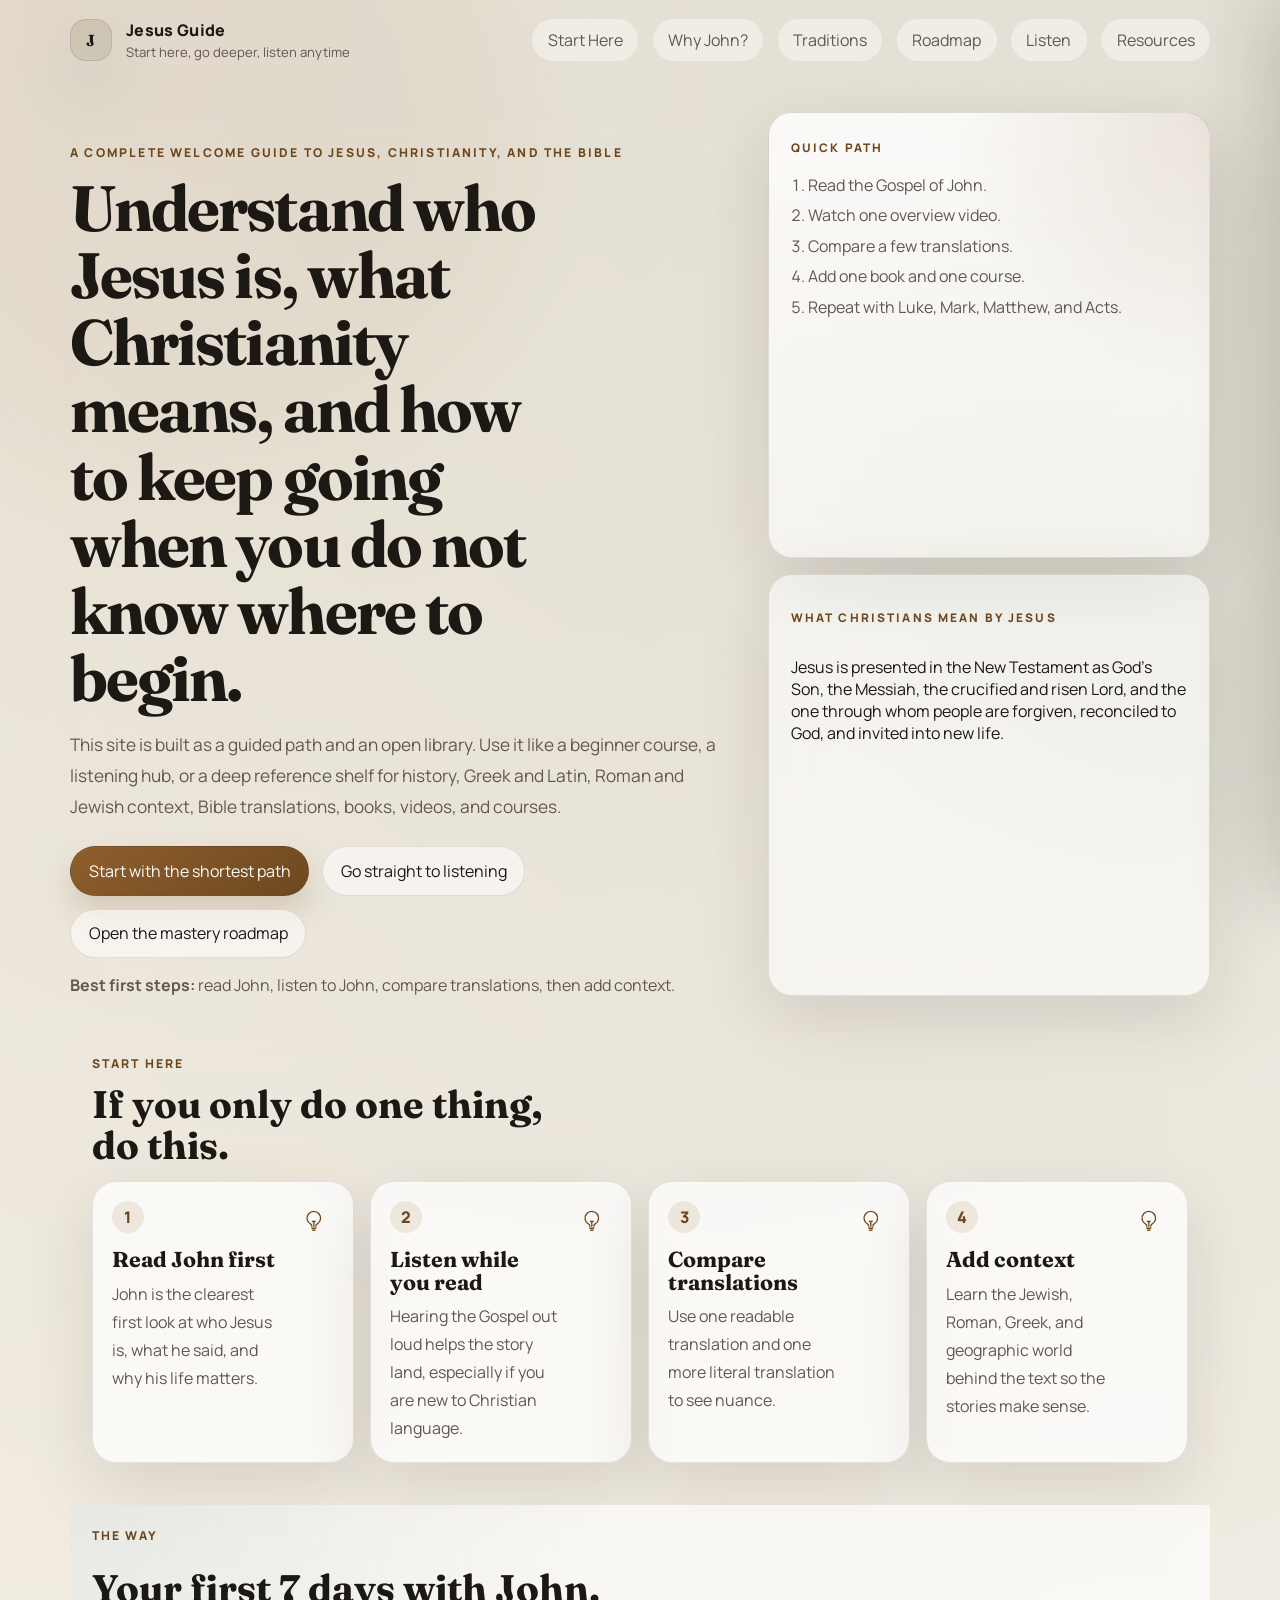
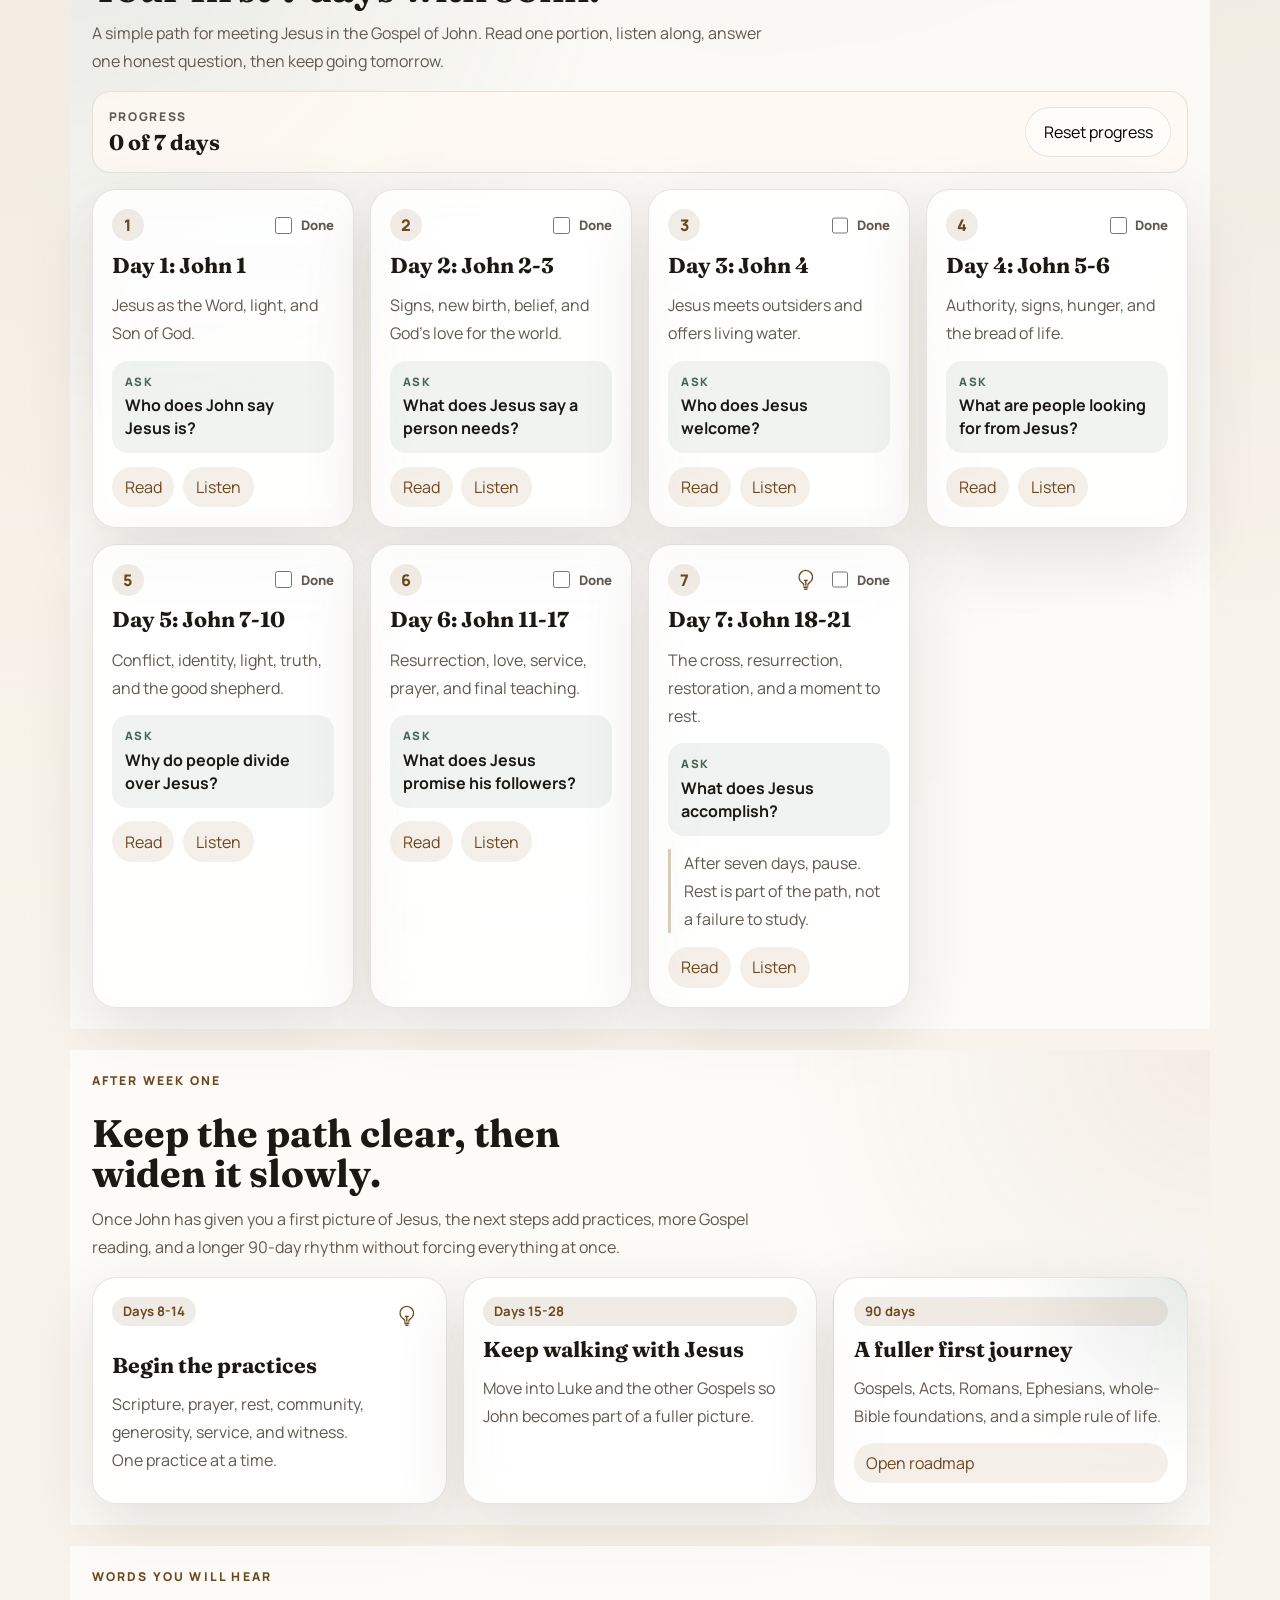
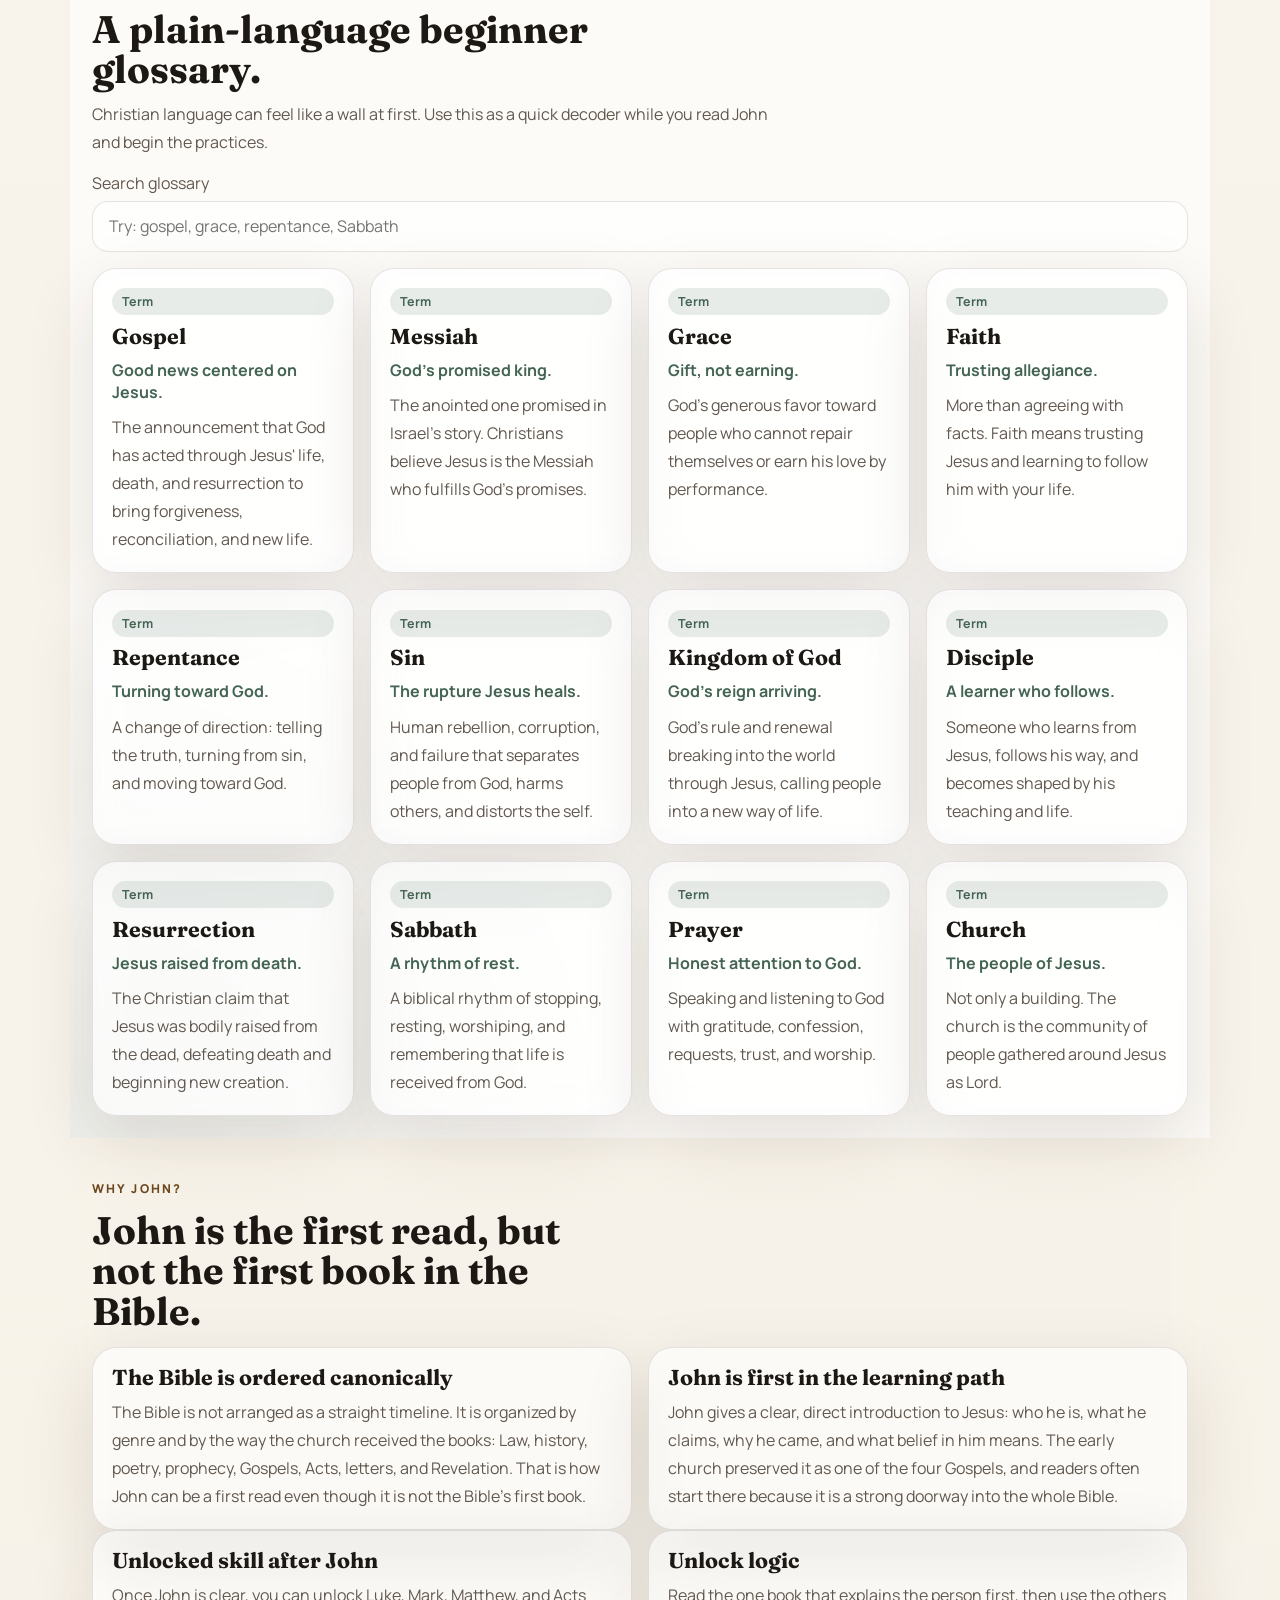
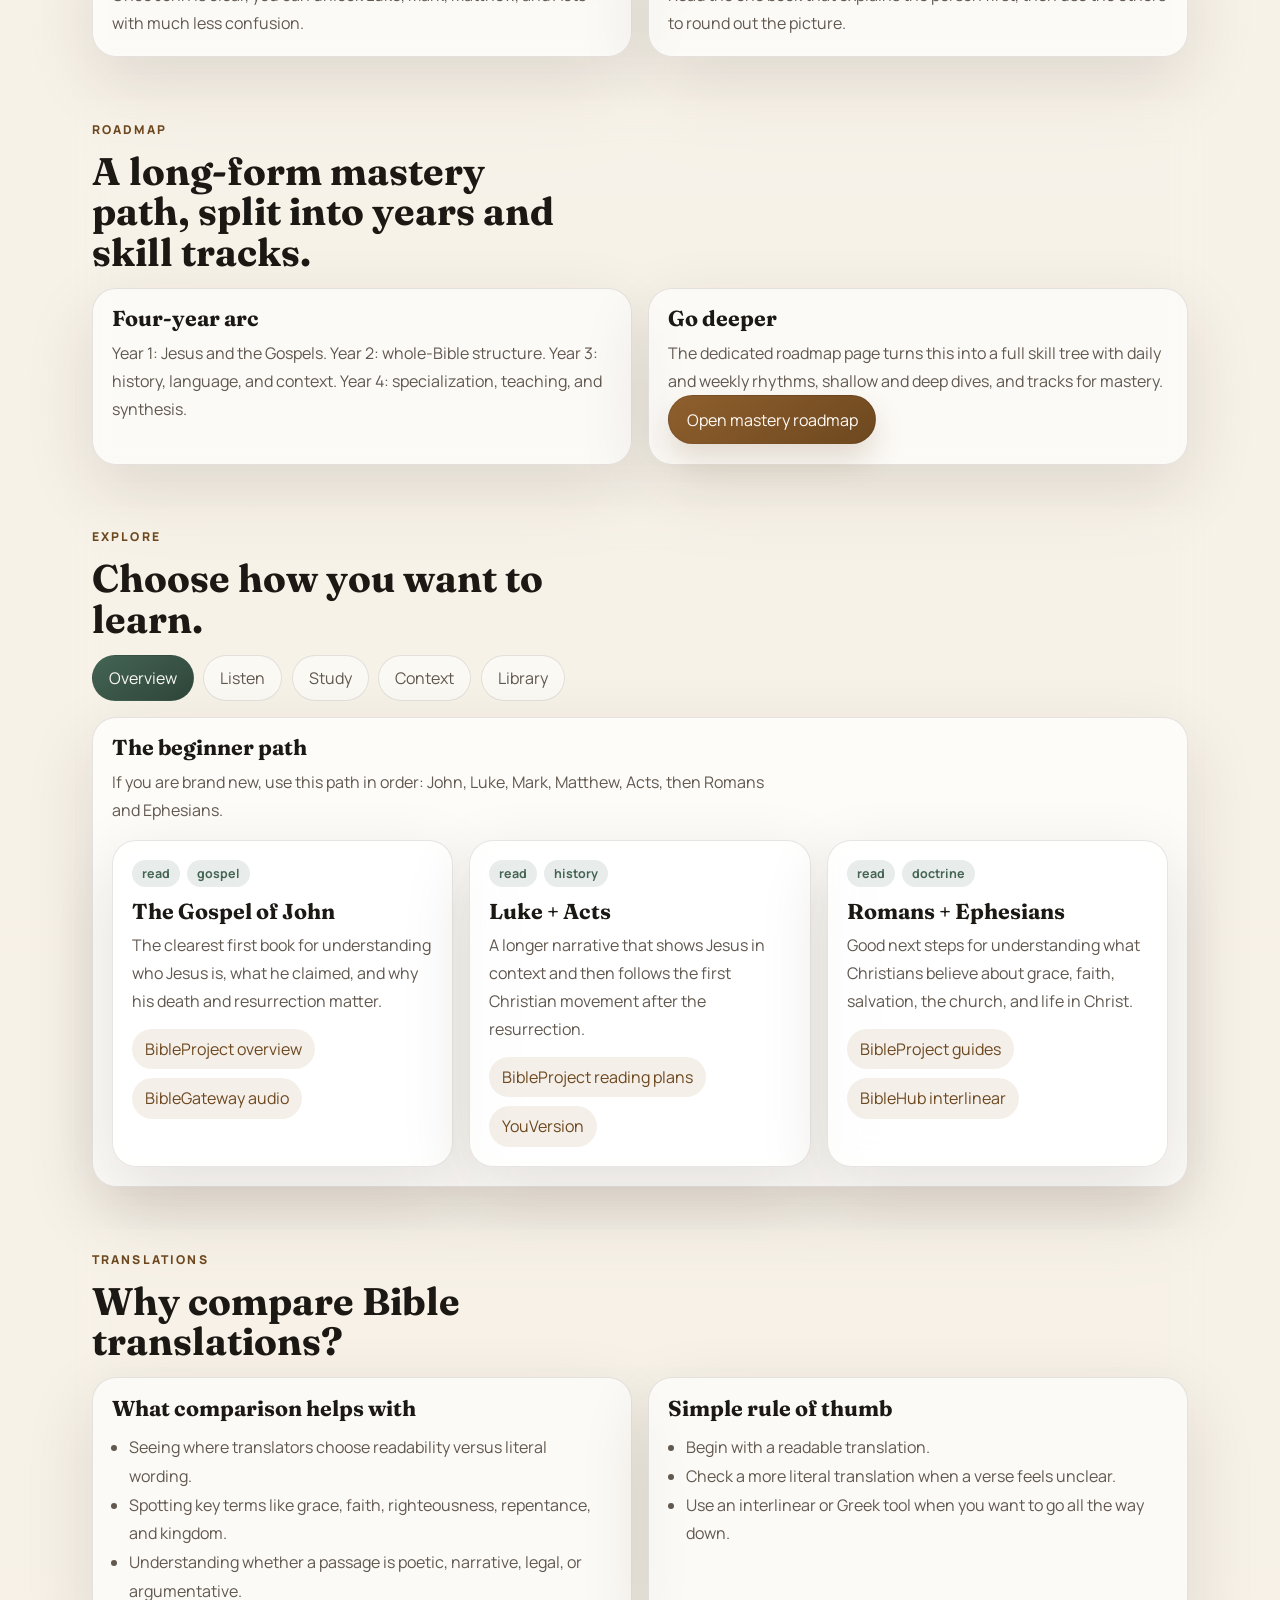
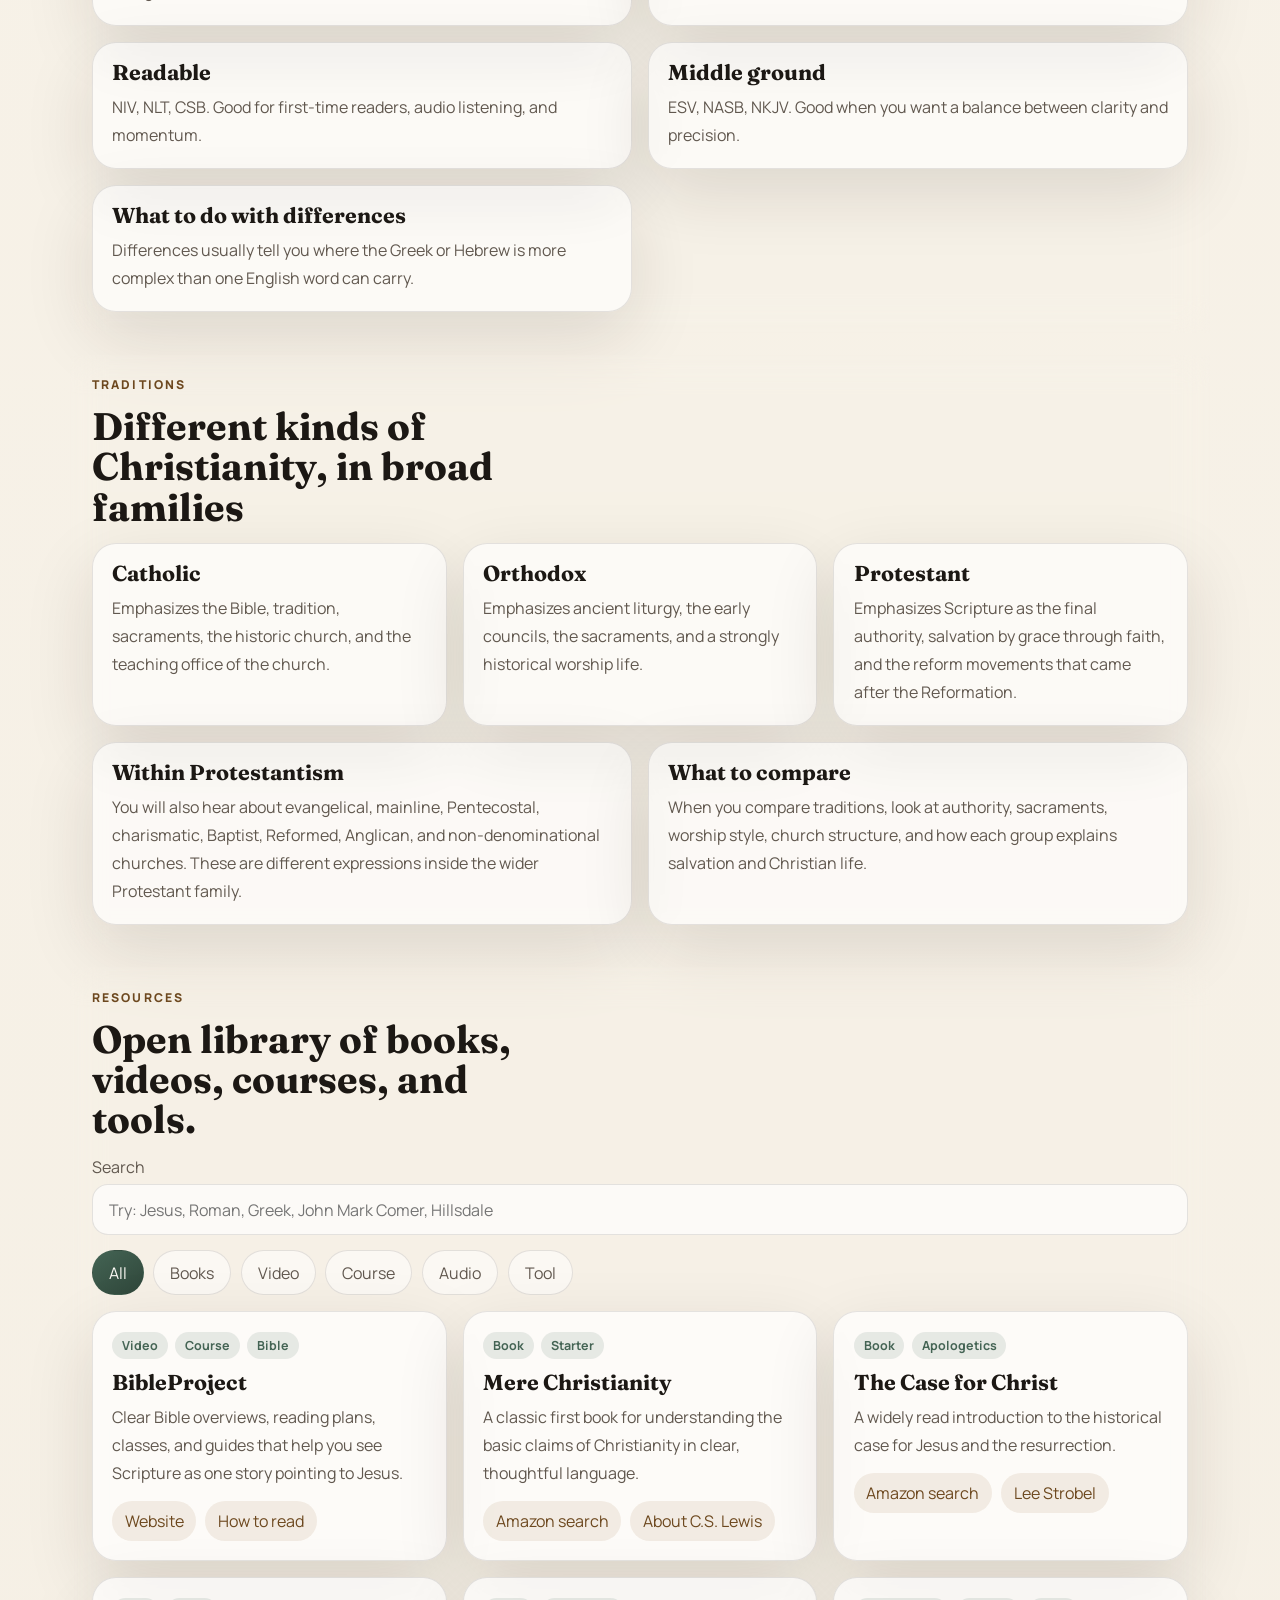
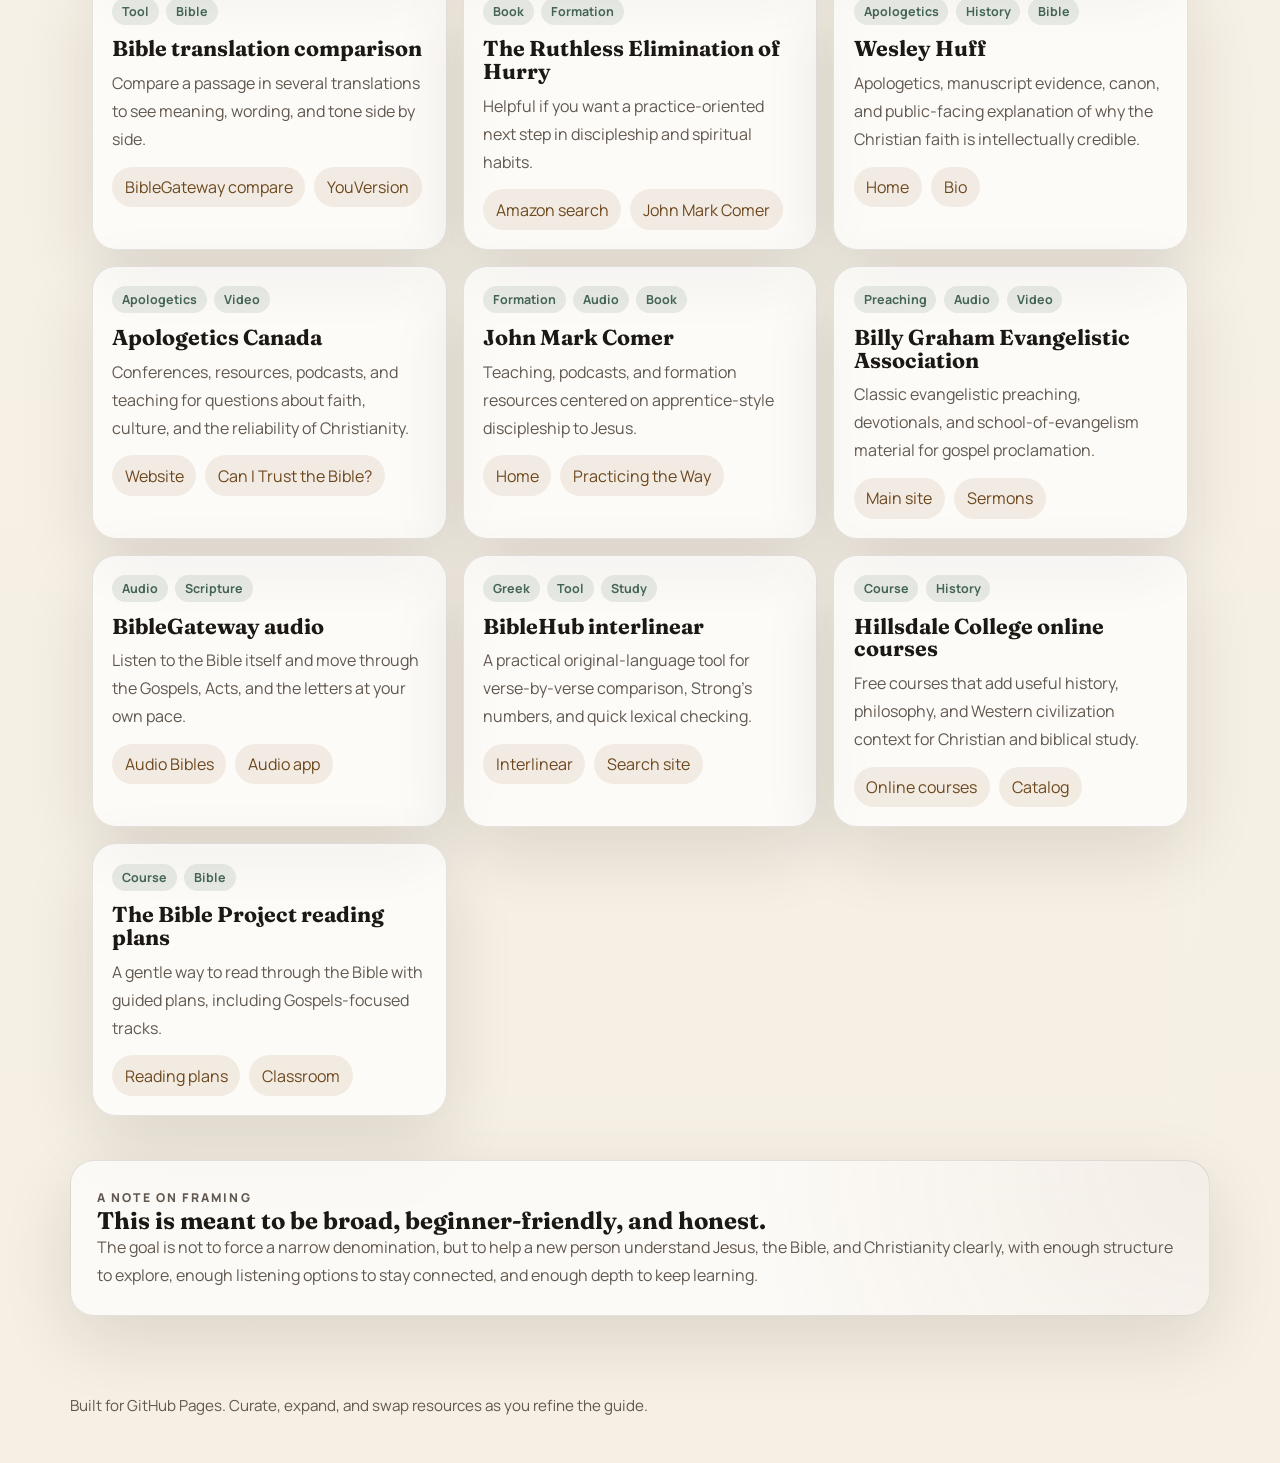
==== index.html @ 69289035 "Add beginner glossary" ====
<!doctype html>
<html lang="en">
  <head>
    <meta charset="utf-8" />
    <meta name="viewport" content="width=device-width, initial-scale=1" />
    <meta
      name="description"
      content="A guided, beginner-friendly Bible and Jesus resource hub with listening paths, study tools, books, courses, and historical context."
    />
    <meta name="theme-color" content="#f5efe4" />
    <title>Jesus Guide | Bible Study Welcome Guide</title>
    <link rel="preconnect" href="https://fonts.googleapis.com" />
    <link rel="preconnect" href="https://fonts.gstatic.com" crossorigin />
    <link
      href="https://fonts.googleapis.com/css2?family=Fraunces:opsz,wght@9..144,300;9..144,500;9..144,700&family=Manrope:wght@400;500;600;700;800&display=swap"
      rel="stylesheet"
    />
    <link rel="stylesheet" href="./styles.css?v=20260426-7" />
  </head>
  <body>
    <div class="backdrop backdrop-a"></div>
    <div class="backdrop backdrop-b"></div>

    <header class="topbar">
      <a class="brand" href="#top">
        <span class="brand-mark">J</span>
        <span>
          <strong>Jesus Guide</strong>
          <small>Start here, go deeper, listen anytime</small>
        </span>
      </a>
      <nav class="topnav" aria-label="Primary">
        <a href="#start-here">Start Here</a>
        <a href="#why-john">Why John?</a>
        <a href="#traditions">Traditions</a>
        <a href="./roadmap.html">Roadmap</a>
        <a href="#listen">Listen</a>
        <a href="#resources">Resources</a>
      </nav>
    </header>

    <main id="top" class="shell">
      <section class="hero">
        <div class="hero-copy">
          <p class="eyebrow">A complete welcome guide to Jesus, Christianity, and the Bible</p>
          <h1>Understand who Jesus is, what Christianity means, and how to keep going when you do not know where to begin.</h1>
          <p class="lede">
            This site is built as a guided path and an open library. Use it like a beginner course, a
            listening hub, or a deep reference shelf for history, Greek and Latin, Roman and Jewish
            context, Bible translations, books, videos, and courses.
          </p>
          <div class="hero-actions">
            <a class="button button-primary" href="#start-here">Start with the shortest path</a>
            <a class="button button-secondary" href="#listen">Go straight to listening</a>
            <a class="button button-secondary" href="./roadmap.html">Open the mastery roadmap</a>
          </div>
          <div class="hero-note">
            <strong>Best first steps:</strong> read John, listen to John, compare translations, then add context.
          </div>
        </div>

        <aside class="hero-panel">
          <div class="panel-card panel-card-glow">
            <span class="panel-kicker">Quick path</span>
            <ol class="steps">
              <li>Read the Gospel of John.</li>
              <li>Watch one overview video.</li>
              <li>Compare a few translations.</li>
              <li>Add one book and one course.</li>
              <li>Repeat with Luke, Mark, Matthew, and Acts.</li>
            </ol>
          </div>
          <div class="panel-card panel-card-subtle">
            <p class="panel-kicker">What Christians mean by Jesus</p>
            <p>
              Jesus is presented in the New Testament as God’s Son, the Messiah, the crucified and
              risen Lord, and the one through whom people are forgiven, reconciled to God, and invited
              into new life.
            </p>
          </div>
        </aside>
      </section>

      <section id="start-here" class="section">
        <div class="section-heading">
          <p class="eyebrow">Start Here</p>
          <h2>If you only do one thing, do this.</h2>
        </div>
        <div class="grid grid-4">
          <article class="card card-with-action">
            <div class="card-topline">
              <span class="badge">1</span>
              <button
                class="icon-button resource-panel-trigger"
                type="button"
                aria-label="Open why John first guide"
                aria-controls="guide-drawer"
                aria-expanded="false"
                data-drawer-open="john"
              >
                <span class="text-lightbulb" aria-hidden="true">?</span>
              </button>
            </div>
            <h3>Read John first</h3>
            <p>John is the clearest first look at who Jesus is, what he said, and why his life matters.</p>
          </article>
          <article class="card card-with-action">
            <div class="card-topline">
              <span class="badge">2</span>
              <button
                class="icon-button resource-panel-trigger"
                type="button"
                aria-label="Open listening resources"
                aria-controls="guide-drawer"
                aria-expanded="false"
                data-drawer-open="listening"
              >
                <svg
                  class="resource-panel-icon"
                  xmlns="http://www.w3.org/2000/svg"
                  fill="none"
                  viewBox="0 0 24 24"
                  width="24"
                  height="24"
                  stroke="currentColor"
                  stroke-width="1.5"
                  aria-hidden="true"
                  focusable="false"
                >
                  <path stroke-linecap="round" stroke-linejoin="round" d="M12 18v-5.25m0 0a6.01 6.01 0 0 0 1.5-.189m-1.5.189a6.01 6.01 0 0 1-1.5-.189m3.75 7.478a12.06 12.06 0 0 1-4.5 0m3.75 2.383a14.406 14.406 0 0 1-3 0M14.25 18v-.192c0-.983.658-1.823 1.508-2.316a7.5 7.5 0 1 0-7.517 0c.85.493 1.509 1.333 1.509 2.316V18" />
                </svg>
              </button>
            </div>
            <h3>Listen while you read</h3>
            <p>Hearing the Gospel out loud helps the story land, especially if you are new to Christian language.</p>
          </article>
          <article class="card card-with-action">
            <div class="card-topline">
              <span class="badge">3</span>
              <button
                class="icon-button resource-panel-trigger"
                type="button"
                aria-label="Open translation guide"
                aria-controls="guide-drawer"
                aria-expanded="false"
                data-drawer-open="translations"
              >
                <span class="text-lightbulb" aria-hidden="true">?</span>
              </button>
            </div>
            <h3>Compare translations</h3>
            <p>Use one readable translation and one more literal translation to see nuance.</p>
          </article>
          <article class="card card-with-action">
            <div class="card-topline">
              <span class="badge">4</span>
              <button
                class="icon-button resource-panel-trigger"
                type="button"
                aria-label="Open context and gospel guide"
                aria-controls="guide-drawer"
                aria-expanded="false"
                data-drawer-open="gospel"
              >
                <span class="text-lightbulb" aria-hidden="true">?</span>
              </button>
            </div>
            <h3>Add context</h3>
            <p>Learn the Jewish, Roman, Greek, and geographic world behind the text so the stories make sense.</p>
          </article>
        </div>
      </section>

      <section id="first-seven-days" class="section first-path-section">
        <div class="section-heading section-heading-wide">
          <p class="eyebrow">The Way</p>
          <h2>Your first 7 days with John.</h2>
          <p>
            A simple path for meeting Jesus in the Gospel of John. Read one portion, listen along,
            answer one honest question, then keep going tomorrow.
          </p>
        </div>
        <div class="path-summary">
          <div>
            <span class="path-summary-label">Progress</span>
            <strong id="path-progress-count">0 of 7 days</strong>
          </div>
          <button class="button button-secondary" type="button" id="path-reset">Reset progress</button>
        </div>
        <div class="first-days-grid" id="first-days-grid"></div>
      </section>

      <section id="after-week-one" class="section next-path-section">
        <div class="section-heading section-heading-wide">
          <p class="eyebrow">After Week One</p>
          <h2>Keep the path clear, then widen it slowly.</h2>
          <p>
            Once John has given you a first picture of Jesus, the next steps add practices,
            more Gospel reading, and a longer 90-day rhythm without forcing everything at once.
          </p>
        </div>
        <div class="next-path-grid">
          <article class="card next-path-card card-with-action">
            <div class="card-topline">
              <span class="track-pill">Days 8-14</span>
              <button
                class="icon-button resource-panel-trigger"
                type="button"
                aria-label="Open prayer guide"
                aria-controls="guide-drawer"
                aria-expanded="false"
                data-drawer-open="prayer"
              >
                <span class="text-lightbulb" aria-hidden="true">?</span>
              </button>
            </div>
            <h3>Begin the practices</h3>
            <p>Scripture, prayer, rest, community, generosity, service, and witness. One practice at a time.</p>
          </article>
          <article class="card next-path-card">
            <span class="track-pill">Days 15-28</span>
            <h3>Keep walking with Jesus</h3>
            <p>Move into Luke and the other Gospels so John becomes part of a fuller picture.</p>
          </article>
          <article class="card next-path-card next-path-card-feature">
            <span class="track-pill">90 days</span>
            <h3>A fuller first journey</h3>
            <p>Gospels, Acts, Romans, Ephesians, whole-Bible foundations, and a simple rule of life.</p>
            <a class="link" href="./roadmap.html">Open roadmap</a>
          </article>
        </div>
      </section>

      <section id="glossary" class="section glossary-section">
        <div class="section-heading section-heading-wide">
          <p class="eyebrow">Words You Will Hear</p>
          <h2>A plain-language beginner glossary.</h2>
          <p>
            Christian language can feel like a wall at first. Use this as a quick decoder while
            you read John and begin the practices.
          </p>
        </div>
        <label class="search glossary-search">
          <span>Search glossary</span>
          <input id="glossary-search" type="search" placeholder="Try: gospel, grace, repentance, Sabbath" />
        </label>
        <div class="glossary-grid" id="glossary-grid"></div>
      </section>

      <section id="why-john" class="section split">
        <div class="section-heading">
          <p class="eyebrow">Why John?</p>
          <h2>John is the first read, but not the first book in the Bible.</h2>
        </div>
        <div class="split-grid">
          <article class="card card-quiet">
            <h3>The Bible is ordered canonically</h3>
            <p>
              The Bible is not arranged as a straight timeline. It is organized by genre and by the way
              the church received the books: Law, history, poetry, prophecy, Gospels, Acts, letters, and
              Revelation. That is how John can be a first read even though it is not the Bible’s first book.
            </p>
          </article>
          <article class="card card-quiet">
            <h3>John is first in the learning path</h3>
            <p>
              John gives a clear, direct introduction to Jesus: who he is, what he claims, why he came,
              and what belief in him means. The early church preserved it as one of the four Gospels,
              and readers often start there because it is a strong doorway into the whole Bible.
            </p>
          </article>
        </div>
        <div class="roadmap-teaser">
          <article class="card card-quiet">
            <h3>Unlocked skill after John</h3>
            <p>Once John is clear, you can unlock Luke, Mark, Matthew, and Acts with much less confusion.</p>
          </article>
          <article class="card card-quiet">
            <h3>Unlock logic</h3>
            <p>Read the one book that explains the person first, then use the others to round out the picture.</p>
          </article>
        </div>
      </section>

      <section id="roadmap" class="section">
        <div class="section-heading">
          <p class="eyebrow">Roadmap</p>
          <h2>A long-form mastery path, split into years and skill tracks.</h2>
        </div>
        <div class="roadmap-teaser">
          <article class="card card-quiet">
            <h3>Four-year arc</h3>
            <p>
              Year 1: Jesus and the Gospels. Year 2: whole-Bible structure. Year 3: history, language, and context.
              Year 4: specialization, teaching, and synthesis.
            </p>
          </article>
          <article class="card card-quiet">
            <h3>Go deeper</h3>
            <p>
              The dedicated roadmap page turns this into a full skill tree with daily and weekly rhythms,
              shallow and deep dives, and tracks for mastery.
            </p>
            <a class="button button-primary" href="./roadmap.html">Open mastery roadmap</a>
          </article>
        </div>
      </section>

      <section id="explore" class="section">
        <div class="section-heading">
          <p class="eyebrow">Explore</p>
          <h2>Choose how you want to learn.</h2>
        </div>
        <div class="tablist" role="tablist" aria-label="Learning modes">
          <button class="tab is-active" data-tab="overview" role="tab" aria-selected="true">Overview</button>
          <button class="tab" data-tab="listen" role="tab" aria-selected="false">Listen</button>
          <button class="tab" data-tab="study" role="tab" aria-selected="false">Study</button>
          <button class="tab" data-tab="context" role="tab" aria-selected="false">Context</button>
          <button class="tab" data-tab="library" role="tab" aria-selected="false">Library</button>
        </div>

        <div class="panels">
          <section class="panel is-active" data-panel="overview" role="tabpanel">
            <div class="panel-intro">
              <h3>The beginner path</h3>
              <p>
                If you are brand new, use this path in order: John, Luke, Mark, Matthew, Acts, then
                Romans and Ephesians.
              </p>
            </div>
            <div class="grid grid-3" id="overview-grid"></div>
          </section>

          <section class="panel" data-panel="listen" role="tabpanel">
            <div class="panel-intro">
              <h3>Listen mode</h3>
              <p>
                This is for driving, walking, prayer, or background listening when you want to stay
                close to Jesus without sitting down for a full study session.
              </p>
            </div>
            <div class="grid grid-3" id="listen-grid"></div>
          </section>

          <section class="panel" data-panel="study" role="tabpanel">
            <div class="panel-intro">
              <h3>Study mode</h3>
              <p>
                Use these tools when you want to slow down, compare passages, and understand the text
                more carefully.
              </p>
            </div>
            <div class="grid grid-3" id="study-grid"></div>
          </section>

          <section class="panel" data-panel="context" role="tabpanel">
            <div class="panel-intro">
              <h3>Historical context</h3>
              <p>
                Learn the world of Second Temple Judaism, Rome, Greek language, Latin literature,
                geography, and the social world behind the New Testament.
              </p>
            </div>
            <div class="grid grid-3" id="context-grid"></div>
          </section>

          <section class="panel" data-panel="library" role="tabpanel">
            <div class="panel-intro">
              <h3>Books and courses</h3>
              <p>
                Good books and good courses help when you want a more structured, Khan Academy-style
                path with repeatable lessons and deeper references.
              </p>
            </div>
            <div class="grid grid-3" id="library-grid"></div>
          </section>
        </div>
      </section>

      <section id="translations" class="section split">
        <div class="section-heading">
          <p class="eyebrow">Translations</p>
          <h2>Why compare Bible translations?</h2>
        </div>
        <div class="split-grid">
          <article class="card card-quiet">
            <h3>What comparison helps with</h3>
            <ul class="bullets">
              <li>Seeing where translators choose readability versus literal wording.</li>
              <li>Spotting key terms like grace, faith, righteousness, repentance, and kingdom.</li>
              <li>Understanding whether a passage is poetic, narrative, legal, or argumentative.</li>
            </ul>
          </article>
          <article class="card card-quiet">
            <h3>Simple rule of thumb</h3>
            <ul class="bullets">
              <li>Begin with a readable translation.</li>
              <li>Check a more literal translation when a verse feels unclear.</li>
              <li>Use an interlinear or Greek tool when you want to go all the way down.</li>
            </ul>
          </article>
        </div>
        <div class="roadmap-teaser section-spacer">
          <article class="card card-quiet">
            <h3>Readable</h3>
            <p>NIV, NLT, CSB. Good for first-time readers, audio listening, and momentum.</p>
          </article>
          <article class="card card-quiet">
            <h3>Middle ground</h3>
            <p>ESV, NASB, NKJV. Good when you want a balance between clarity and precision.</p>
          </article>
          <article class="card card-quiet">
            <h3>What to do with differences</h3>
            <p>Differences usually tell you where the Greek or Hebrew is more complex than one English word can carry.</p>
          </article>
        </div>
      </section>

      <section id="traditions" class="section">
        <div class="section-heading">
          <p class="eyebrow">Traditions</p>
          <h2>Different kinds of Christianity, in broad families</h2>
        </div>
        <div class="grid grid-3">
          <article class="card card-quiet">
            <h3>Catholic</h3>
            <p>
              Emphasizes the Bible, tradition, sacraments, the historic church, and the teaching office
              of the church.
            </p>
          </article>
          <article class="card card-quiet">
            <h3>Orthodox</h3>
            <p>
              Emphasizes ancient liturgy, the early councils, the sacraments, and a strongly historical
              worship life.
            </p>
          </article>
          <article class="card card-quiet">
            <h3>Protestant</h3>
            <p>
              Emphasizes Scripture as the final authority, salvation by grace through faith, and the
              reform movements that came after the Reformation.
            </p>
          </article>
        </div>
        <div class="split-grid" style="margin-top: 1rem;">
          <article class="card card-quiet">
            <h3>Within Protestantism</h3>
            <p>
              You will also hear about evangelical, mainline, Pentecostal, charismatic, Baptist, Reformed,
              Anglican, and non-denominational churches. These are different expressions inside the wider
              Protestant family.
            </p>
          </article>
          <article class="card card-quiet">
            <h3>What to compare</h3>
            <p>
              When you compare traditions, look at authority, sacraments, worship style, church structure,
              and how each group explains salvation and Christian life.
            </p>
          </article>
        </div>
      </section>

      <section id="resources" class="section">
        <div class="section-heading">
          <p class="eyebrow">Resources</p>
          <h2>Open library of books, videos, courses, and tools.</h2>
        </div>

        <div class="resource-toolbar">
          <label class="search">
            <span>Search</span>
            <input id="resource-search" type="search" placeholder="Try: Jesus, Roman, Greek, John Mark Comer, Hillsdale" />
          </label>
          <div class="chips" role="toolbar" aria-label="Resource filters">
            <button class="chip is-active" data-filter="all">All</button>
            <button class="chip" data-filter="books">Books</button>
            <button class="chip" data-filter="video">Video</button>
            <button class="chip" data-filter="course">Course</button>
            <button class="chip" data-filter="audio">Audio</button>
            <button class="chip" data-filter="tool">Tool</button>
          </div>
        </div>

        <div class="grid grid-3" id="resource-grid"></div>
      </section>

      <section class="section callout">
        <div>
          <p class="eyebrow">A note on framing</p>
          <h2>This is meant to be broad, beginner-friendly, and honest.</h2>
          <p>
            The goal is not to force a narrow denomination, but to help a new person understand Jesus,
            the Bible, and Christianity clearly, with enough structure to explore, enough listening
            options to stay connected, and enough depth to keep learning.
          </p>
        </div>
      </section>
    </main>

    <footer class="footer">
      <p>Built for GitHub Pages. Curate, expand, and swap resources as you refine the guide.</p>
    </footer>

    <div class="drawer-overlay" data-drawer-close hidden></div>
    <aside
      class="resource-drawer"
      id="guide-drawer"
      role="dialog"
      aria-modal="true"
      aria-labelledby="guide-drawer-title"
      aria-hidden="true"
      inert
    >
      <div class="drawer-head">
        <div>
          <p class="eyebrow" id="guide-drawer-kicker">Guide</p>
          <h2 id="guide-drawer-title">Helpful next step.</h2>
        </div>
        <button class="icon-button" type="button" aria-label="Close guide panel" data-drawer-close>
          <span aria-hidden="true">&times;</span>
        </button>
      </div>

      <div id="guide-drawer-body"></div>
    </aside>

    <script src="./app.js?v=20260426-7"></script>
  </body>
</html>
---- styles.css ----
:root {
  color-scheme: light;
  --bg: #f5efe4;
  --bg-elevated: rgba(255, 252, 247, 0.78);
  --surface: rgba(255, 255, 255, 0.72);
  --surface-strong: #fffaf2;
  --text: #1c1814;
  --muted: #61584f;
  --line: rgba(28, 24, 20, 0.11);
  --brand: #8f5f2d;
  --brand-strong: #6d481f;
  --brand-soft: rgba(143, 95, 45, 0.12);
  --accent: #446454;
  --accent-soft: rgba(68, 100, 84, 0.12);
  --warm: #a25336;
  --shadow: 0 24px 70px rgba(40, 28, 18, 0.12);
  --radius: 24px;
  --radius-sm: 18px;
  --max: 1180px;
}

* {
  box-sizing: border-box;
}

html {
  scroll-behavior: smooth;
}

body {
  margin: 0;
  font-family: "Manrope", system-ui, sans-serif;
  color: var(--text);
  background:
    radial-gradient(circle at top left, rgba(143, 95, 45, 0.1), transparent 28%),
    radial-gradient(circle at top right, rgba(68, 100, 84, 0.1), transparent 26%),
    linear-gradient(180deg, #faf6ee 0%, var(--bg) 100%);
  min-height: 100vh;
}

a {
  color: inherit;
  text-decoration: none;
}

button,
input {
  font: inherit;
}

.backdrop {
  position: fixed;
  inset: auto;
  width: 42rem;
  height: 42rem;
  border-radius: 999px;
  filter: blur(50px);
  opacity: 0.2;
  pointer-events: none;
  z-index: 0;
}

.backdrop-a {
  top: -12rem;
  left: -10rem;
  background: rgba(143, 95, 45, 0.24);
}

.backdrop-b {
  top: 10rem;
  right: -16rem;
  background: rgba(68, 100, 84, 0.22);
}

.topbar,
.shell,
.footer {
  position: relative;
  z-index: 1;
}

.topbar {
  max-width: var(--max);
  margin: 0 auto;
  padding: 1.2rem 1.25rem 0;
  display: flex;
  justify-content: space-between;
  align-items: center;
  gap: 1rem;
}

.brand {
  display: inline-flex;
  align-items: center;
  gap: 0.9rem;
}

.brand strong {
  display: block;
  font-weight: 800;
  letter-spacing: 0.02em;
}

.brand small {
  display: block;
  color: var(--muted);
  font-size: 0.82rem;
  margin-top: 0.08rem;
}

.brand-mark {
  width: 2.6rem;
  height: 2.6rem;
  border-radius: 16px;
  display: grid;
  place-items: center;
  background: linear-gradient(145deg, rgba(143, 95, 45, 0.18), rgba(68, 100, 84, 0.15));
  border: 1px solid var(--line);
  box-shadow: var(--shadow);
  font-family: "Fraunces", serif;
  font-weight: 700;
}

.topnav {
  display: flex;
  align-items: center;
  gap: 0.9rem;
  flex-wrap: wrap;
  justify-content: flex-end;
}

.topnav a {
  padding: 0.55rem 0.9rem;
  border-radius: 999px;
  color: var(--muted);
  background: rgba(255, 255, 255, 0.42);
  border: 1px solid transparent;
}

.topnav a:hover {
  color: var(--text);
  border-color: var(--line);
  background: rgba(255, 255, 255, 0.74);
}

.shell {
  max-width: var(--max);
  margin: 0 auto;
  padding: 1rem 1.25rem 4rem;
}

.hero {
  display: grid;
  grid-template-columns: 1.45fr 0.95fr;
  gap: 1.5rem;
  align-items: stretch;
  padding: 2.2rem 0 1rem;
}

.hero-copy,
.hero-panel,
.section,
.card,
.panel-card,
.panel,
.timeline-item,
.callout {
  backdrop-filter: blur(16px);
}

.hero-copy {
  padding: 2rem 0.25rem 0 0;
}

.eyebrow {
  text-transform: uppercase;
  letter-spacing: 0.18em;
  font-size: 0.76rem;
  font-weight: 800;
  color: var(--brand-strong);
  margin: 0 0 0.8rem;
}

h1,
h2,
h3 {
  margin: 0;
  line-height: 1.05;
  font-family: "Fraunces", serif;
}

h1 {
  font-size: clamp(2.8rem, 5vw, 5.4rem);
  max-width: 11ch;
  letter-spacing: -0.03em;
}

.lede {
  font-size: 1.08rem;
  line-height: 1.8;
  color: var(--muted);
  max-width: 62ch;
  margin: 1.1rem 0 0;
}

.hero-actions {
  display: flex;
  gap: 0.8rem;
  flex-wrap: wrap;
  margin-top: 1.5rem;
}

.button {
  display: inline-flex;
  align-items: center;
  justify-content: center;
  min-height: 2.9rem;
  padding: 0.8rem 1.1rem;
  border-radius: 999px;
  border: 1px solid var(--line);
  transition: transform 150ms ease, box-shadow 150ms ease, background 150ms ease;
}

.button:hover,
.tab:hover,
.chip:hover,
.icon-button:hover {
  transform: translateY(-1px);
}

.button-primary {
  background: linear-gradient(145deg, var(--brand), var(--brand-strong));
  color: #fffaf5;
  box-shadow: 0 16px 30px rgba(109, 72, 31, 0.18);
}

.button-secondary {
  background: rgba(255, 255, 255, 0.55);
}

.hero-note {
  margin-top: 1rem;
  color: var(--muted);
}

.hero-panel {
  display: grid;
  gap: 1rem;
}

.panel-card,
.card,
.panel,
.timeline-item,
.callout {
  background: var(--surface);
  border: 1px solid var(--line);
  border-radius: var(--radius);
  box-shadow: var(--shadow);
}

.panel-card {
  padding: 1.35rem;
}

.panel-card-glow {
  background:
    radial-gradient(circle at top right, rgba(143, 95, 45, 0.14), transparent 42%),
    linear-gradient(180deg, rgba(255, 255, 255, 0.82), rgba(255, 255, 255, 0.6));
}

.panel-card-subtle {
  background: rgba(255, 255, 255, 0.58);
}

.panel-kicker {
  display: inline-block;
  font-size: 0.74rem;
  text-transform: uppercase;
  letter-spacing: 0.18em;
  font-weight: 800;
  color: var(--brand-strong);
  margin-bottom: 0.9rem;
}

.steps {
  margin: 0;
  padding-left: 1.1rem;
  line-height: 1.9;
  color: var(--muted);
}

.section {
  margin-top: 1.3rem;
  padding: 1.35rem;
}

.section-heading {
  margin-bottom: 1rem;
}

.section-heading h2 {
  font-size: clamp(1.7rem, 3vw, 2.65rem);
  max-width: 18ch;
}

.section-heading-wide {
  display: grid;
  gap: 0.7rem;
}

.section-heading-wide h2 {
  max-width: 20ch;
}

.section-heading-wide p:last-child {
  max-width: 70ch;
  margin: 0;
  color: var(--muted);
  line-height: 1.75;
}

.grid {
  display: grid;
  gap: 1rem;
}

.grid-4 {
  grid-template-columns: repeat(4, minmax(0, 1fr));
}

.grid-3 {
  grid-template-columns: repeat(3, minmax(0, 1fr));
}

.card,
.timeline-item {
  padding: 1.2rem;
}

.card h3,
.timeline-item h3,
.panel-intro h3 {
  font-size: 1.35rem;
  margin-bottom: 0.5rem;
}

.card p,
.timeline-item p,
.panel-intro p,
.callout p {
  color: var(--muted);
  line-height: 1.75;
  margin: 0;
}

.badge {
  display: inline-grid;
  place-items: center;
  width: 2rem;
  height: 2rem;
  border-radius: 999px;
  background: var(--brand-soft);
  color: var(--brand-strong);
  font-weight: 800;
  margin-bottom: 1rem;
}

.card-topline {
  display: flex;
  align-items: flex-start;
  justify-content: space-between;
  gap: 0.8rem;
  margin-bottom: 1rem;
}

.card-with-action {
  position: relative;
  padding-right: 4.35rem;
}

.card-topline .badge {
  margin-bottom: 0;
}

.icon-button {
  width: 2.45rem;
  height: 2.45rem;
  border-radius: 999px;
  border: 1px solid var(--line);
  display: inline-grid;
  place-items: center;
  color: var(--brand-strong);
  background: rgba(255, 255, 255, 0.66);
  cursor: pointer;
  transition: transform 150ms ease, box-shadow 150ms ease, background 150ms ease;
}

.icon-button:hover {
  background: rgba(143, 95, 45, 0.12);
  box-shadow: 0 12px 24px rgba(40, 28, 18, 0.12);
}

.icon-button:focus-visible,
.button:focus-visible,
.tab:focus-visible,
.chip:focus-visible,
.link:focus-visible {
  outline: 3px solid rgba(68, 100, 84, 0.28);
  outline-offset: 3px;
}

.icon-button svg {
  display: block;
  width: 1.35rem;
  height: 1.35rem;
  flex: 0 0 auto;
  pointer-events: none;
}

.resource-panel-trigger {
  position: absolute;
  top: 1.2rem;
  right: 1.2rem;
  border-color: transparent;
  background: transparent;
  box-shadow: none;
}

.resource-panel-icon {
  color: currentColor;
}

.text-lightbulb {
  font-weight: 900;
  font-size: 1rem;
  line-height: 1;
}

.resource-panel-trigger:hover {
  background: rgba(143, 95, 45, 0.1);
  box-shadow: none;
}

.first-path-section {
  background:
    radial-gradient(circle at top left, rgba(68, 100, 84, 0.1), transparent 34%),
    rgba(255, 255, 255, 0.66);
}

.path-summary {
  display: flex;
  justify-content: space-between;
  gap: 1rem;
  align-items: center;
  padding: 0.95rem 1rem;
  border: 1px solid var(--line);
  border-radius: var(--radius-sm);
  background: rgba(255, 250, 242, 0.75);
  margin-bottom: 1rem;
}

.path-summary-label {
  display: block;
  color: var(--muted);
  font-size: 0.75rem;
  text-transform: uppercase;
  letter-spacing: 0.14em;
  font-weight: 800;
  margin-bottom: 0.25rem;
}

.path-summary strong {
  font-family: "Fraunces", serif;
  font-size: 1.35rem;
}

.first-days-grid {
  display: grid;
  grid-template-columns: repeat(auto-fit, minmax(220px, 1fr));
  gap: 1rem;
  align-items: stretch;
}

.path-card {
  display: grid;
  gap: 0.85rem;
  align-content: start;
  min-height: 100%;
  background:
    linear-gradient(180deg, rgba(255, 255, 255, 0.78), rgba(255, 255, 255, 0.58));
}

.path-card.is-complete {
  border-color: rgba(68, 100, 84, 0.34);
  background:
    radial-gradient(circle at top right, rgba(68, 100, 84, 0.12), transparent 42%),
    rgba(247, 253, 249, 0.82);
}

.path-card-head {
  display: flex;
  justify-content: space-between;
  gap: 0.7rem;
  align-items: center;
}

.path-card-actions {
  display: inline-flex;
  align-items: center;
  gap: 0.45rem;
}

.path-card-head .badge {
  margin-bottom: 0;
}

.path-card h3 {
  margin-bottom: 0;
}

.path-check {
  display: inline-flex;
  align-items: center;
  gap: 0.35rem;
  color: var(--muted);
  font-size: 0.82rem;
  font-weight: 800;
  cursor: pointer;
}

.path-check input {
  width: 1.05rem;
  height: 1.05rem;
  accent-color: var(--accent);
}

.path-lightbulb {
  width: 2rem;
  height: 2rem;
  border-color: transparent;
  background: transparent;
  box-shadow: none;
}

.path-lightbulb:hover {
  background: rgba(143, 95, 45, 0.1);
  box-shadow: none;
}

.path-question {
  display: grid;
  gap: 0.35rem;
  padding: 0.8rem;
  border-radius: 16px;
  background: rgba(68, 100, 84, 0.08);
}

.path-question span {
  color: var(--accent);
  font-size: 0.72rem;
  text-transform: uppercase;
  letter-spacing: 0.14em;
  font-weight: 800;
}

.path-question strong {
  line-height: 1.45;
}

.path-note {
  padding-left: 0.8rem;
  border-left: 3px solid rgba(143, 95, 45, 0.32);
}

.next-path-section {
  background:
    radial-gradient(circle at top right, rgba(143, 95, 45, 0.09), transparent 36%),
    rgba(255, 255, 255, 0.62);
}

.next-path-grid {
  display: grid;
  grid-template-columns: repeat(3, minmax(0, 1fr));
  gap: 1rem;
}

.next-path-card {
  display: grid;
  gap: 0.8rem;
  align-content: start;
}

.next-path-card h3 {
  margin-bottom: 0;
}

.next-path-card-feature {
  background:
    radial-gradient(circle at top right, rgba(68, 100, 84, 0.12), transparent 42%),
    rgba(255, 255, 255, 0.74);
}

.glossary-section {
  background:
    radial-gradient(circle at bottom left, rgba(68, 100, 84, 0.08), transparent 34%),
    rgba(255, 255, 255, 0.62);
}

.glossary-search {
  margin-bottom: 1rem;
}

.glossary-grid {
  display: grid;
  grid-template-columns: repeat(auto-fit, minmax(230px, 1fr));
  gap: 1rem;
}

.glossary-card {
  display: grid;
  gap: 0.65rem;
  align-content: start;
  background: rgba(255, 255, 255, 0.66);
}

.glossary-card h3 {
  margin-bottom: 0;
}

.glossary-card strong {
  color: var(--accent);
}

.timeline {
  display: grid;
  grid-template-columns: repeat(4, minmax(0, 1fr));
  gap: 1rem;
}

.timeline-item {
  position: relative;
}

.timeline-item::before {
  content: "";
  position: absolute;
  top: 1rem;
  right: 1rem;
  width: 0.8rem;
  height: 0.8rem;
  border-radius: 999px;
  background: linear-gradient(145deg, var(--brand), var(--accent));
  box-shadow: 0 0 0 8px rgba(143, 95, 45, 0.08);
}

.roadmap-teaser {
  display: grid;
  grid-template-columns: repeat(2, minmax(0, 1fr));
  gap: 1rem;
}

.section-spacer {
  margin-top: 1rem;
}

.tablist,
.chips {
  display: flex;
  gap: 0.6rem;
  flex-wrap: wrap;
}

.tab,
.chip {
  border: 1px solid var(--line);
  background: rgba(255, 255, 255, 0.52);
  color: var(--muted);
  border-radius: 999px;
  padding: 0.68rem 1rem;
  cursor: pointer;
}

.tab.is-active,
.chip.is-active {
  background: linear-gradient(145deg, var(--accent), #2f463a);
  color: #fbf9f4;
  border-color: transparent;
}

.panels {
  margin-top: 1rem;
}

.panel {
  display: none;
  padding: 1.2rem;
}

.panel.is-active {
  display: block;
}

.panel-intro {
  margin-bottom: 1rem;
  max-width: 66ch;
}

.card-quiet {
  background: rgba(255, 255, 255, 0.62);
}

.bullets {
  margin: 0.8rem 0 0;
  padding-left: 1.1rem;
  color: var(--muted);
  line-height: 1.8;
}

.split-grid {
  display: grid;
  grid-template-columns: repeat(2, minmax(0, 1fr));
  gap: 1rem;
}

.resource-toolbar {
  display: flex;
  flex-direction: column;
  gap: 0.9rem;
  margin-bottom: 1rem;
}

.search {
  display: grid;
  gap: 0.4rem;
  color: var(--muted);
}

.search input {
  width: 100%;
  min-height: 3rem;
  border-radius: 16px;
  border: 1px solid var(--line);
  background: rgba(255, 255, 255, 0.66);
  padding: 0.85rem 1rem;
  color: var(--text);
}

.search input:focus {
  outline: 2px solid rgba(143, 95, 45, 0.22);
  border-color: rgba(143, 95, 45, 0.35);
}

.resource-card {
  display: grid;
  gap: 0.85rem;
  align-content: start;
}

.resource-meta {
  display: flex;
  flex-wrap: wrap;
  gap: 0.45rem;
}

.pill {
  display: inline-flex;
  align-items: center;
  gap: 0.3rem;
  padding: 0.32rem 0.62rem;
  border-radius: 999px;
  font-size: 0.78rem;
  font-weight: 700;
  background: var(--accent-soft);
  color: var(--accent);
}

.resource-links {
  display: flex;
  flex-wrap: wrap;
  gap: 0.55rem;
}

.link {
  display: inline-flex;
  align-items: center;
  gap: 0.35rem;
  padding: 0.58rem 0.8rem;
  border-radius: 999px;
  background: rgba(143, 95, 45, 0.1);
  color: var(--brand-strong);
}

.link:hover {
  background: rgba(143, 95, 45, 0.16);
}

.callout {
  display: grid;
  grid-template-columns: 1fr;
  padding: 1.6rem;
  margin-top: 1.4rem;
  background:
    radial-gradient(circle at top right, rgba(143, 95, 45, 0.08), transparent 40%),
    rgba(255, 255, 255, 0.66);
}

.roadmap-shell {
  max-width: var(--max);
  margin: 0 auto;
  padding: 1rem 1.25rem 4rem;
  position: relative;
  z-index: 1;
}

.roadmap-hero {
  display: grid;
  grid-template-columns: 1.2fr 0.8fr;
  gap: 1rem;
  padding: 2.2rem 0 1rem;
}

.roadmap-panel {
  background: var(--surface);
  border: 1px solid var(--line);
  border-radius: var(--radius);
  box-shadow: var(--shadow);
  padding: 1.2rem;
}

.meta-grid {
  display: grid;
  grid-template-columns: repeat(4, minmax(0, 1fr));
  gap: 1rem;
}

.meta-card {
  padding: 1rem;
}

.meta-card strong {
  display: block;
  font-size: 1.25rem;
  margin-bottom: 0.35rem;
}

.skill-tree {
  display: grid;
  gap: 1rem;
}

.skill-track {
  padding: 1.15rem;
  border-radius: var(--radius);
  border: 1px solid var(--line);
  background: rgba(255, 255, 255, 0.65);
  box-shadow: var(--shadow);
}

.track-head {
  display: flex;
  justify-content: space-between;
  align-items: baseline;
  gap: 0.75rem;
  margin-bottom: 1rem;
  flex-wrap: wrap;
}

.track-head h3 {
  font-size: 1.6rem;
}

.track-pill {
  display: inline-flex;
  align-items: center;
  padding: 0.35rem 0.7rem;
  border-radius: 999px;
  background: var(--brand-soft);
  color: var(--brand-strong);
  font-weight: 700;
  font-size: 0.82rem;
}

.tree-rows {
  display: grid;
  gap: 0.85rem;
}

.tree-node {
  position: relative;
  padding: 1rem 1rem 1rem 1.25rem;
  border-radius: 20px;
  border: 1px solid var(--line);
  background:
    linear-gradient(90deg, rgba(143, 95, 45, 0.06), transparent 32%),
    rgba(255, 255, 255, 0.82);
}

.tree-node::before {
  content: "";
  position: absolute;
  left: 0.55rem;
  top: 1.1rem;
  bottom: 1.1rem;
  width: 2px;
  background: linear-gradient(180deg, var(--brand), transparent);
}

.tree-node::after {
  content: "";
  position: absolute;
  left: 0.35rem;
  top: 1rem;
  width: 0.45rem;
  height: 0.45rem;
  border-radius: 999px;
  background: var(--accent);
  box-shadow: 0 0 0 6px rgba(68, 100, 84, 0.08);
}

.node-top {
  display: flex;
  justify-content: space-between;
  gap: 1rem;
  align-items: center;
  margin-bottom: 0.35rem;
}

.node-top h4 {
  margin: 0;
  font-family: "Fraunces", serif;
  font-size: 1.2rem;
}

.node-level {
  font-size: 0.78rem;
  text-transform: uppercase;
  letter-spacing: 0.12em;
  color: var(--muted);
  font-weight: 800;
}

.node-copy {
  color: var(--muted);
  line-height: 1.7;
  margin: 0 0 0.7rem;
}

.node-list {
  display: flex;
  flex-wrap: wrap;
  gap: 0.45rem;
}

.node-chip {
  display: inline-flex;
  align-items: center;
  padding: 0.34rem 0.6rem;
  border-radius: 999px;
  background: rgba(68, 100, 84, 0.1);
  color: var(--accent);
  font-size: 0.8rem;
  font-weight: 700;
}

.cadence-grid,
.dive-grid,
.specialization-grid {
  display: grid;
  gap: 1rem;
}

.cadence-grid {
  grid-template-columns: repeat(2, minmax(0, 1fr));
}

.dive-grid,
.specialization-grid {
  grid-template-columns: repeat(3, minmax(0, 1fr));
}

.roadmap-section {
  margin-top: 1.2rem;
}

.roadmap-section h2 {
  font-size: clamp(1.7rem, 3vw, 2.65rem);
}

.section-subtitle {
  max-width: 70ch;
  color: var(--muted);
  line-height: 1.75;
  margin-top: 0.75rem;
}

.list-card {
  padding: 1.15rem;
}

.list-card h3 {
  font-size: 1.25rem;
  margin-bottom: 0.65rem;
}

.ordered {
  margin: 0;
  padding-left: 1.2rem;
  color: var(--muted);
  line-height: 1.8;
}

.specialization-toggle {
  display: flex;
  gap: 0.6rem;
  flex-wrap: wrap;
  margin-bottom: 1rem;
}

.specialization-toggle button {
  border: 1px solid var(--line);
  background: rgba(255, 255, 255, 0.6);
  border-radius: 999px;
  padding: 0.6rem 0.95rem;
  cursor: pointer;
}

.specialization-toggle button.is-active {
  background: linear-gradient(145deg, var(--accent), #2f463a);
  color: #fbf9f4;
  border-color: transparent;
}

.hidden {
  display: none !important;
}

.roadmap-footer-cta {
  margin-top: 1.2rem;
  display: flex;
  gap: 0.75rem;
  flex-wrap: wrap;
}

.footer {
  max-width: var(--max);
  margin: 0 auto;
  padding: 0 1.25rem 2rem;
  color: var(--muted);
  font-size: 0.95rem;
}

.drawer-overlay {
  position: fixed;
  inset: 0;
  z-index: 10;
  background: rgba(28, 24, 20, 0.28);
  backdrop-filter: blur(4px);
  opacity: 0;
  pointer-events: none;
  transition: opacity 180ms ease;
}

.drawer-overlay.is-open {
  opacity: 1;
  pointer-events: auto;
}

.resource-drawer {
  position: fixed;
  top: 0;
  right: 0;
  z-index: 11;
  width: min(32rem, calc(100vw - 1rem));
  height: 100vh;
  padding: 1.2rem;
  overflow-y: auto;
  background:
    radial-gradient(circle at top right, rgba(143, 95, 45, 0.12), transparent 38%),
    var(--surface-strong);
  border-left: 1px solid var(--line);
  box-shadow: -24px 0 70px rgba(40, 28, 18, 0.18);
  transform: translateX(102%);
  transition: transform 220ms ease;
}

.resource-drawer.is-open {
  transform: translateX(0);
}

.drawer-head {
  display: flex;
  align-items: flex-start;
  justify-content: space-between;
  gap: 1rem;
  padding-bottom: 1rem;
  border-bottom: 1px solid var(--line);
}

.drawer-head h2 {
  font-size: clamp(1.7rem, 5vw, 2.45rem);
  max-width: 12ch;
}

.drawer-head .icon-button {
  flex: 0 0 auto;
}

.drawer-head .icon-button span {
  font-size: 1.75rem;
  line-height: 1;
  margin-top: -0.15rem;
}

.drawer-intro {
  margin: 1rem 0 0;
  color: var(--muted);
  line-height: 1.75;
}

.drawer-section {
  display: grid;
  gap: 0.75rem;
  margin-top: 1.15rem;
}

.drawer-section h3 {
  font-size: 1.25rem;
}

.drawer-resource {
  display: grid;
  gap: 0.65rem;
  padding: 1rem;
  border-radius: var(--radius-sm);
  border: 1px solid var(--line);
  background: rgba(255, 255, 255, 0.62);
}

.drawer-resource h4 {
  margin: 0;
  font-family: "Fraunces", serif;
  font-size: 1.18rem;
  line-height: 1.1;
}

.drawer-resource p {
  margin: 0;
  color: var(--muted);
  line-height: 1.65;
}

.drawer-note {
  padding: 1rem;
  border-radius: var(--radius-sm);
  background: rgba(68, 100, 84, 0.08);
  border: 1px solid rgba(68, 100, 84, 0.12);
}

body.drawer-open {
  overflow: hidden;
}

@media (max-width: 980px) {
  .hero,
  .timeline,
  .first-days-grid,
  .next-path-grid,
  .grid-4,
  .grid-3,
  .split-grid,
  .roadmap-teaser,
  .roadmap-hero,
  .meta-grid,
  .cadence-grid,
  .dive-grid,
  .specialization-grid {
    grid-template-columns: 1fr;
  }

  .topbar {
    flex-direction: column;
    align-items: flex-start;
  }

  .topnav {
    justify-content: flex-start;
  }

  h1 {
    max-width: 14ch;
  }
}

@media (max-width: 640px) {
  .shell {
    padding-inline: 1rem;
  }

  .section,
  .panel-card {
    padding: 1rem;
  }

  .topnav {
    gap: 0.5rem;
  }

  .topnav a,
  .button,
  .tab,
  .chip {
    width: 100%;
    justify-content: center;
  }

  .resource-links {
    flex-direction: column;
  }

  .resource-drawer {
    width: 100vw;
    padding: 1rem;
  }

  .path-summary {
    align-items: stretch;
    flex-direction: column;
  }
}

#roadmap-app {
  margin-top: 1rem;
}

.roadmap-guide-grid {
  display: grid;
  grid-template-columns: repeat(3, minmax(0, 1fr));
  gap: 1rem;
}

.roadmap-react-shell {
  display: grid;
  gap: 1rem;
}

.roadmap-react-meta {
  display: grid;
  grid-template-columns: repeat(3, minmax(0, 1fr));
  gap: 1rem;
}

.roadmap-stat-card,
.roadmap-detail-panel,
.roadmap-flow-frame {
  background: rgba(255, 255, 255, 0.7);
  border: 1px solid var(--line);
  border-radius: var(--radius);
  box-shadow: var(--shadow);
  backdrop-filter: blur(16px);
}

.roadmap-stat-card {
  padding: 1rem 1.1rem;
}

.roadmap-stat-card span {
  display: block;
  color: var(--muted);
  font-size: 0.8rem;
  text-transform: uppercase;
  letter-spacing: 0.12em;
  font-weight: 800;
}

.roadmap-stat-card strong {
  display: block;
  margin-top: 0.45rem;
  font-family: "Fraunces", serif;
  font-size: 1.5rem;
}

.roadmap-react-layout {
  display: grid;
  grid-template-columns: minmax(0, 1.7fr) minmax(320px, 0.9fr);
  gap: 1rem;
  align-items: start;
}

.roadmap-flow-frame {
  height: 880px;
  overflow: hidden;
}

.roadmap-detail-panel {
  padding: 1.2rem;
  position: sticky;
  top: 1rem;
}

.roadmap-detail-head h3 {
  font-size: 1.7rem;
  margin-bottom: 0.65rem;
}

.roadmap-detail-head p:last-child {
  color: var(--muted);
  line-height: 1.75;
}

.roadmap-detail-grid {
  display: grid;
  grid-template-columns: repeat(3, minmax(0, 1fr));
  gap: 0.75rem;
  margin-top: 1rem;
}

.roadmap-detail-card {
  padding: 0.8rem;
  border-radius: 18px;
  background: rgba(68, 100, 84, 0.08);
  border: 1px solid rgba(68, 100, 84, 0.12);
}

.roadmap-detail-card span {
  display: block;
  color: var(--muted);
  font-size: 0.75rem;
  text-transform: uppercase;
  letter-spacing: 0.12em;
  font-weight: 800;
}

.roadmap-detail-card strong {
  display: block;
  margin-top: 0.35rem;
}

.roadmap-detail-block {
  margin-top: 1rem;
}

.roadmap-detail-block h4 {
  margin: 0 0 0.55rem;
  font-family: "Fraunces", serif;
  font-size: 1.1rem;
}

.roadmap-detail-block p {
  margin: 0;
  color: var(--muted);
  line-height: 1.75;
}

.roadmap-chip-row {
  display: flex;
  gap: 0.5rem;
  flex-wrap: wrap;
}

.roadmap-detail-actions {
  display: flex;
  gap: 0.7rem;
  flex-wrap: wrap;
  margin-top: 1.2rem;
}

.roadmap-detail-actions .button[disabled] {
  opacity: 0.45;
  cursor: not-allowed;
  transform: none;
}

.rf-node {
  width: 230px;
  padding: 0.9rem;
  border-radius: 22px;
  border: 1px solid var(--line);
  background:
    radial-gradient(circle at top right, rgba(143, 95, 45, 0.1), transparent 45%),
    rgba(255, 250, 242, 0.96);
  box-shadow: 0 14px 34px rgba(38, 26, 18, 0.12);
  transition: transform 140ms ease, box-shadow 140ms ease, border-color 140ms ease, opacity 140ms ease;
}

.rf-node h3 {
  font-size: 1rem;
  margin-bottom: 0.4rem;
}

.rf-node p {
  margin: 0;
  font-size: 0.9rem;
  line-height: 1.5;
  color: var(--muted);
}

.rf-node-top {
  display: flex;
  justify-content: space-between;
  gap: 0.5rem;
  align-items: center;
  margin-bottom: 0.7rem;
}

.rf-node-tier,
.rf-node-state {
  display: inline-flex;
  align-items: center;
  border-radius: 999px;
  padding: 0.24rem 0.55rem;
  font-size: 0.68rem;
  text-transform: uppercase;
  letter-spacing: 0.1em;
  font-weight: 800;
}

.rf-node-tier {
  background: rgba(68, 100, 84, 0.1);
  color: var(--accent);
}

.rf-node-state-complete {
  background: rgba(68, 100, 84, 0.16);
  color: var(--accent);
}

.rf-node-state-unlocked {
  background: rgba(143, 95, 45, 0.13);
  color: var(--brand-strong);
}

.rf-node-state-locked {
  background: rgba(28, 24, 20, 0.08);
  color: var(--muted);
}

.rf-node-complete {
  border-color: rgba(68, 100, 84, 0.35);
  background:
    radial-gradient(circle at top right, rgba(68, 100, 84, 0.15), transparent 46%),
    rgba(245, 252, 247, 0.98);
}

.rf-node-unlocked {
  border-color: rgba(143, 95, 45, 0.35);
}

.rf-node-locked {
  opacity: 0.52;
  filter: saturate(0.85);
}

.rf-node-selected {
  transform: translateY(-3px);
  box-shadow: 0 18px 40px rgba(38, 26, 18, 0.18);
}

.rf-handle {
  width: 10px;
  height: 10px;
  border: 2px solid #fff;
  background: var(--brand);
}

.react-flow__node-roadmap {
  background: transparent;
  border: 0;
  padding: 0;
  width: auto;
}

.react-flow__controls,
.react-flow__minimap {
  border-radius: 18px;
  overflow: hidden;
  box-shadow: 0 12px 30px rgba(38, 26, 18, 0.16);
  border: 1px solid var(--line);
}

.react-flow__panel {
  margin: 0.9rem;
}

@media (max-width: 1180px) {
  .roadmap-react-layout,
  .roadmap-react-meta,
  .roadmap-detail-grid,
  .roadmap-guide-grid {
    grid-template-columns: 1fr;
  }

  .roadmap-detail-panel {
    position: static;
  }

  .roadmap-flow-frame {
    height: 680px;
  }
}
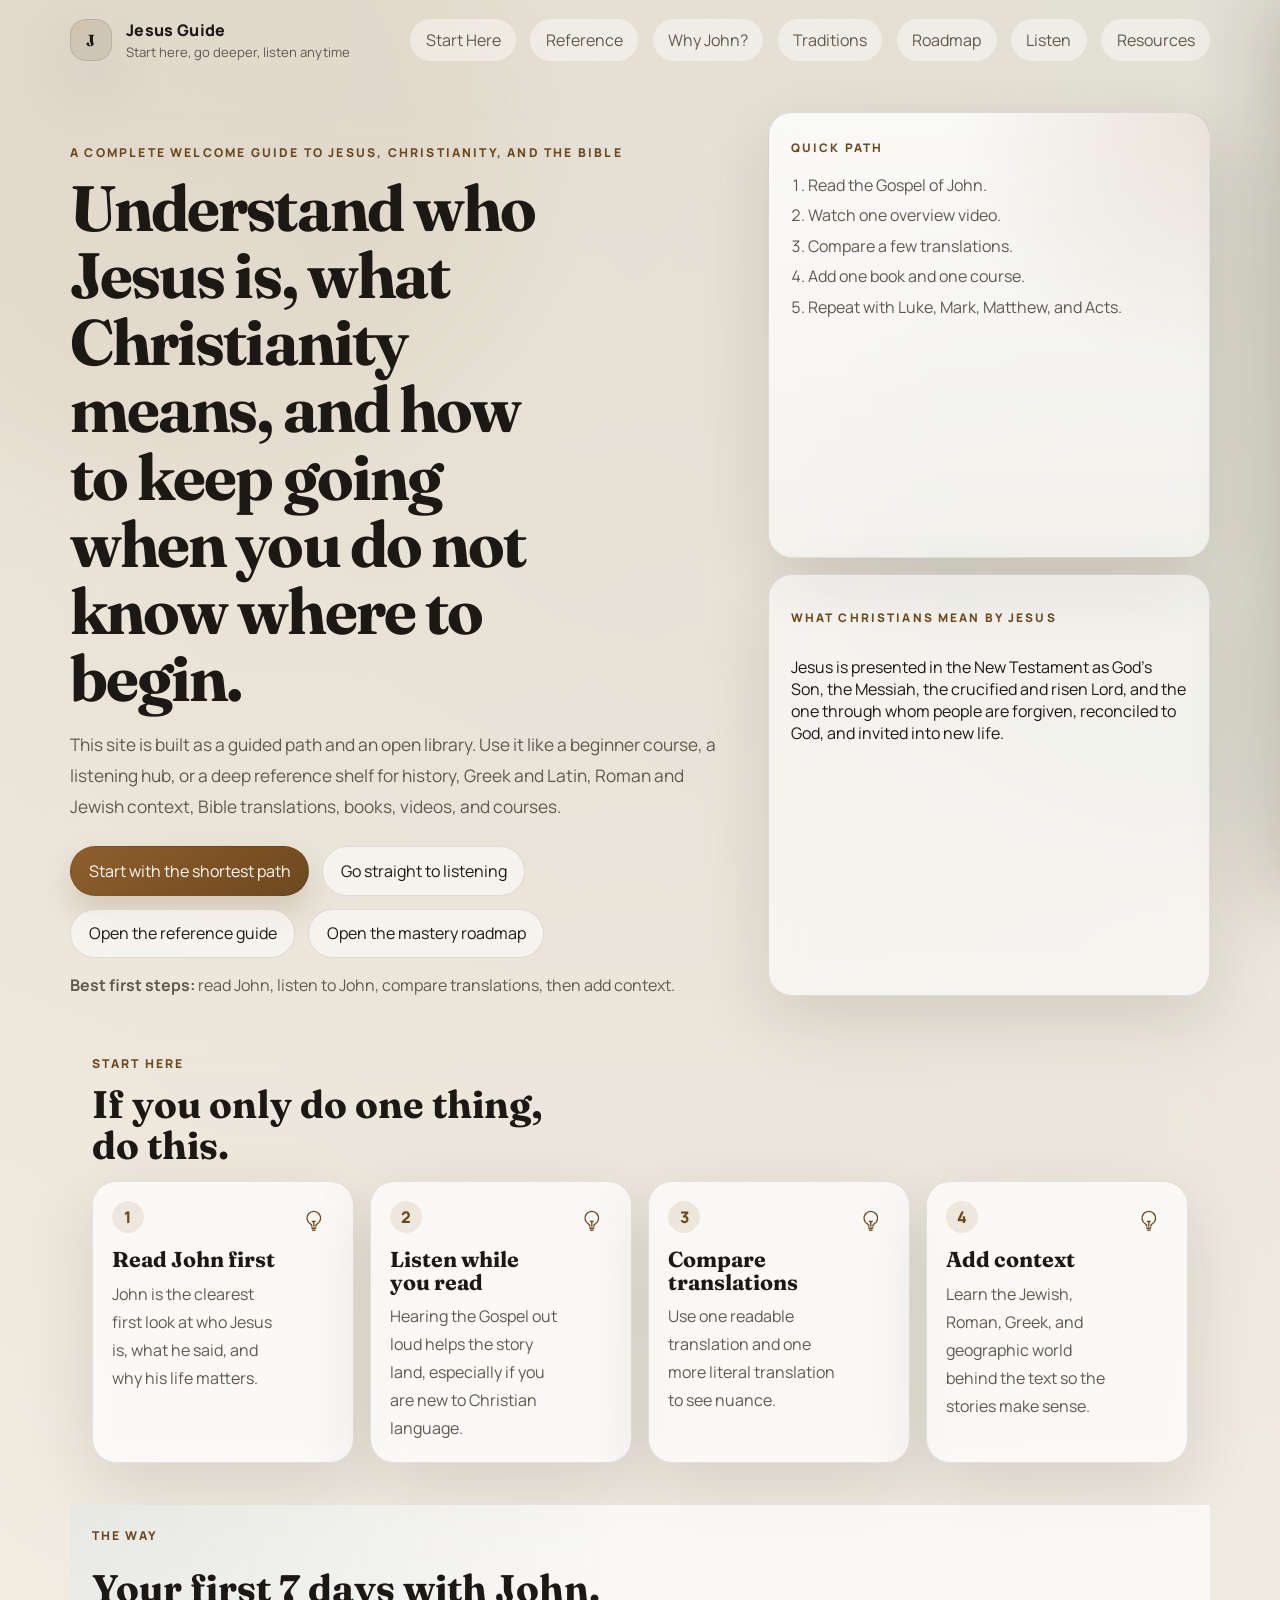
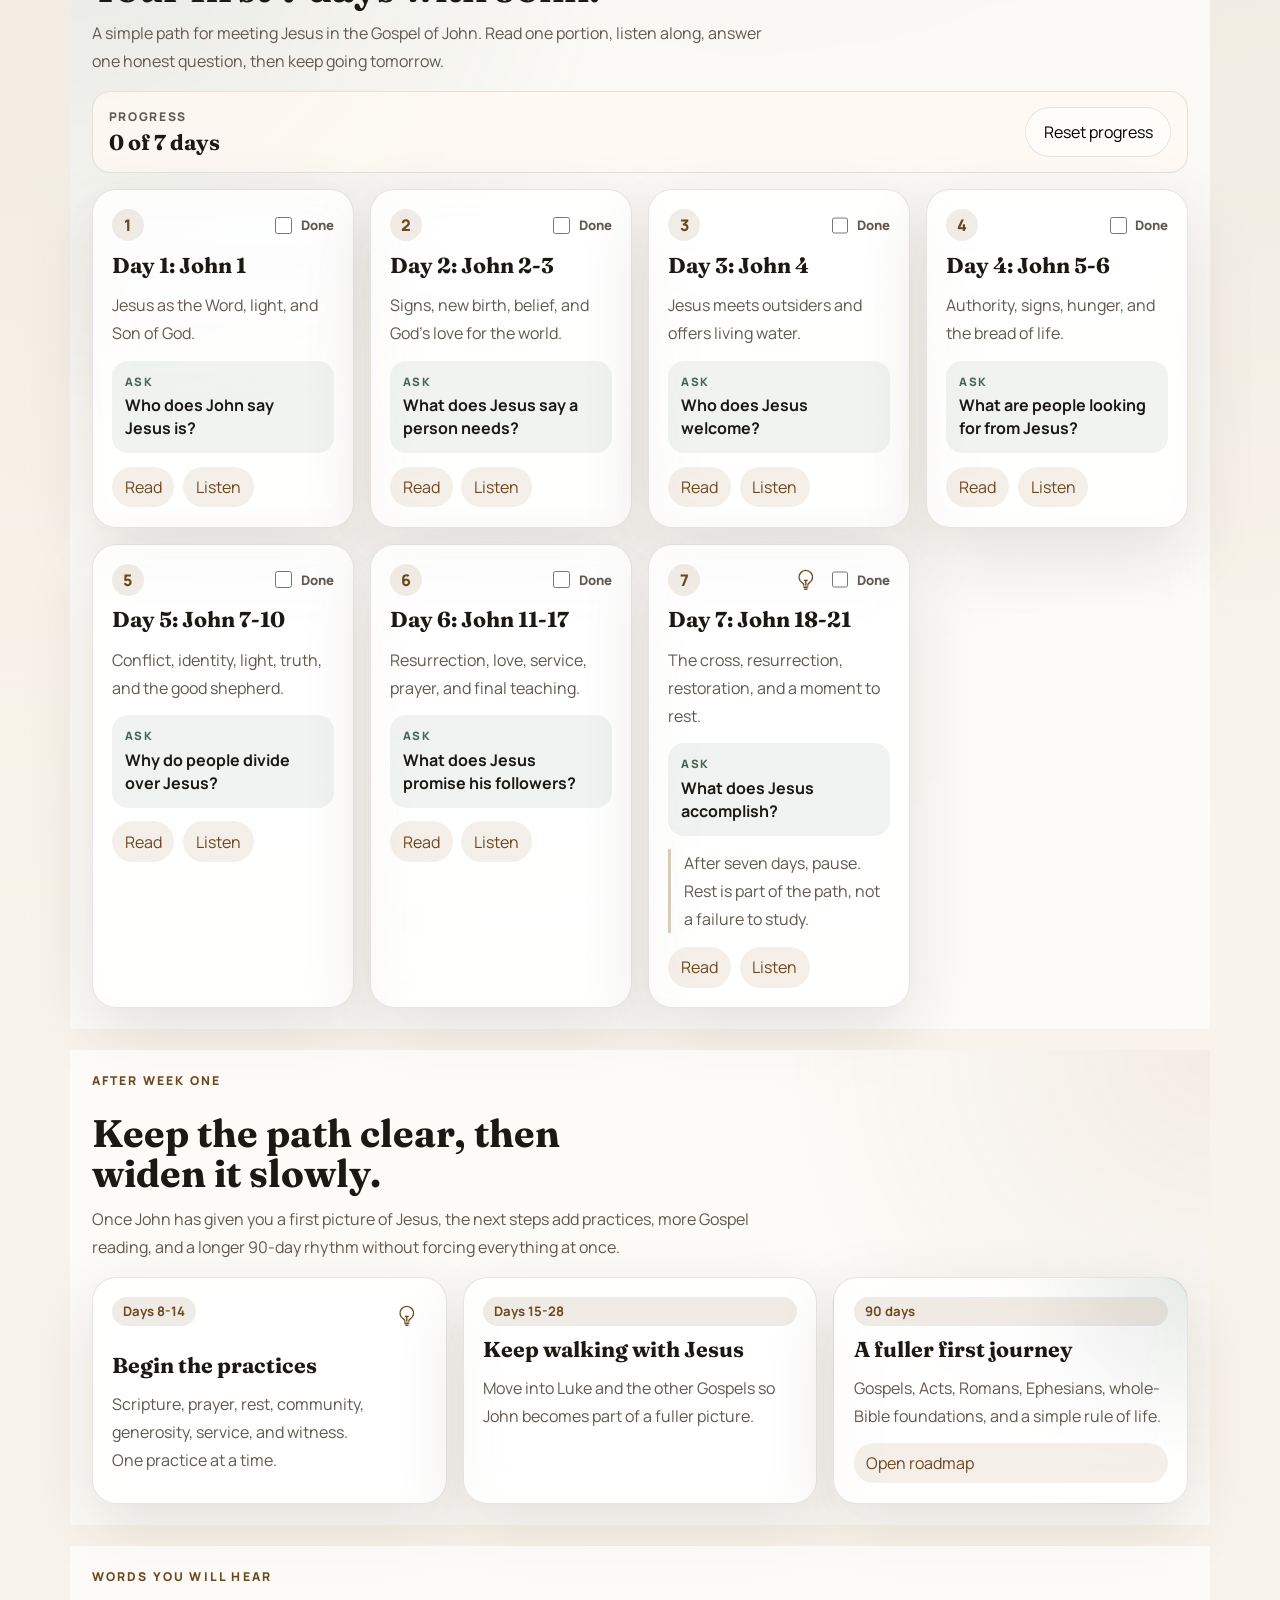
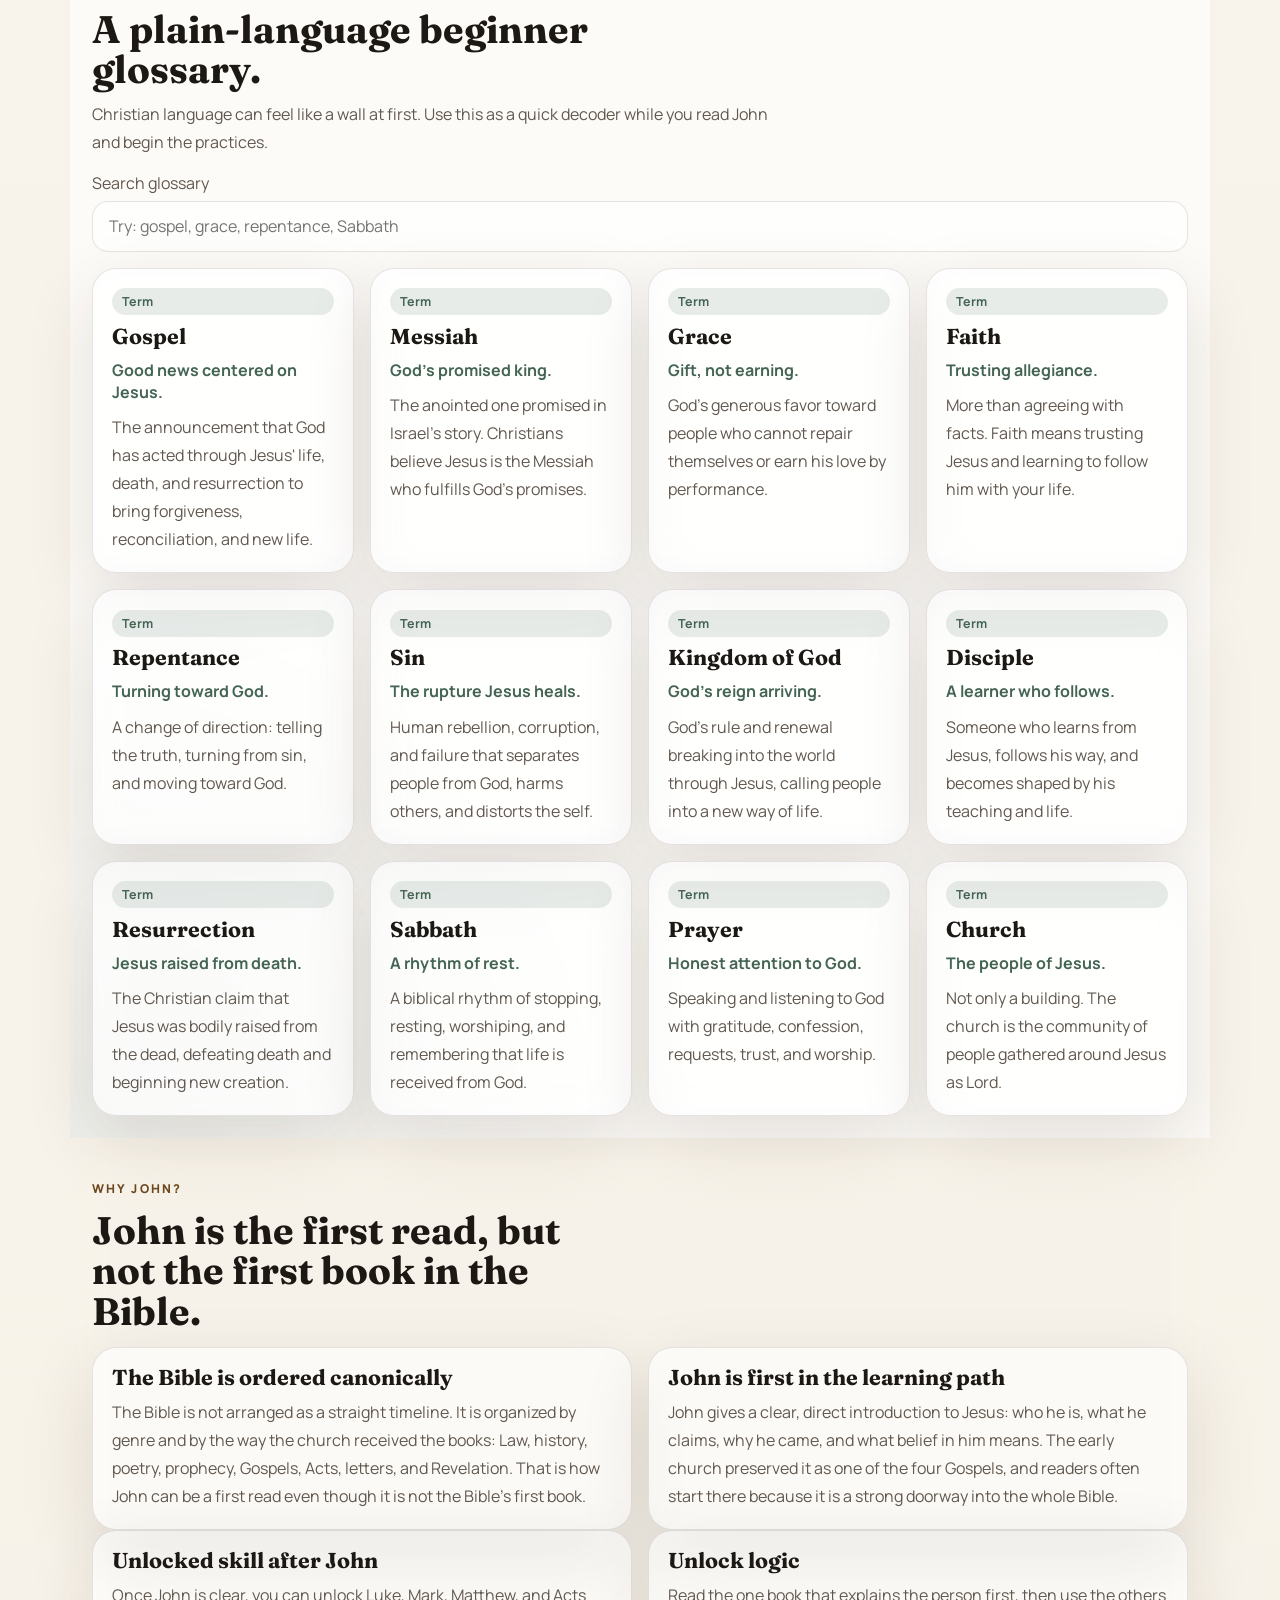
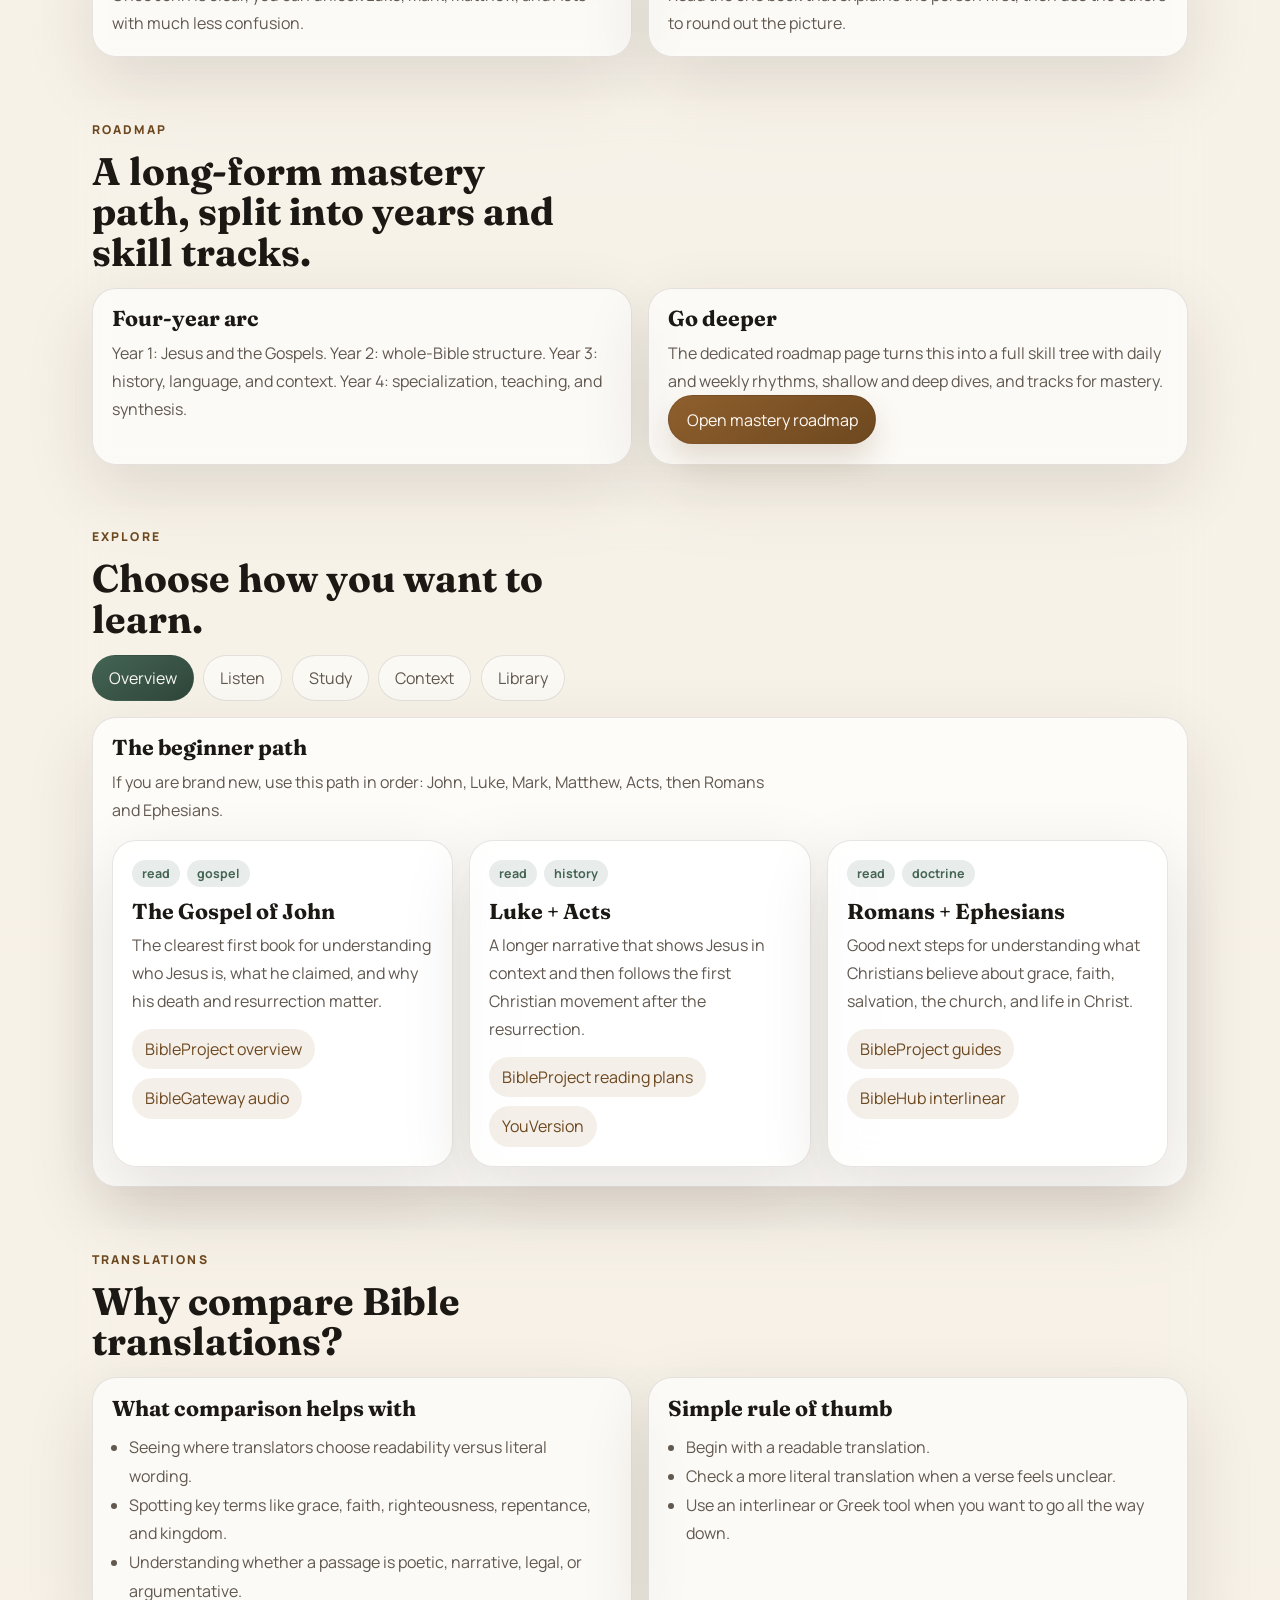
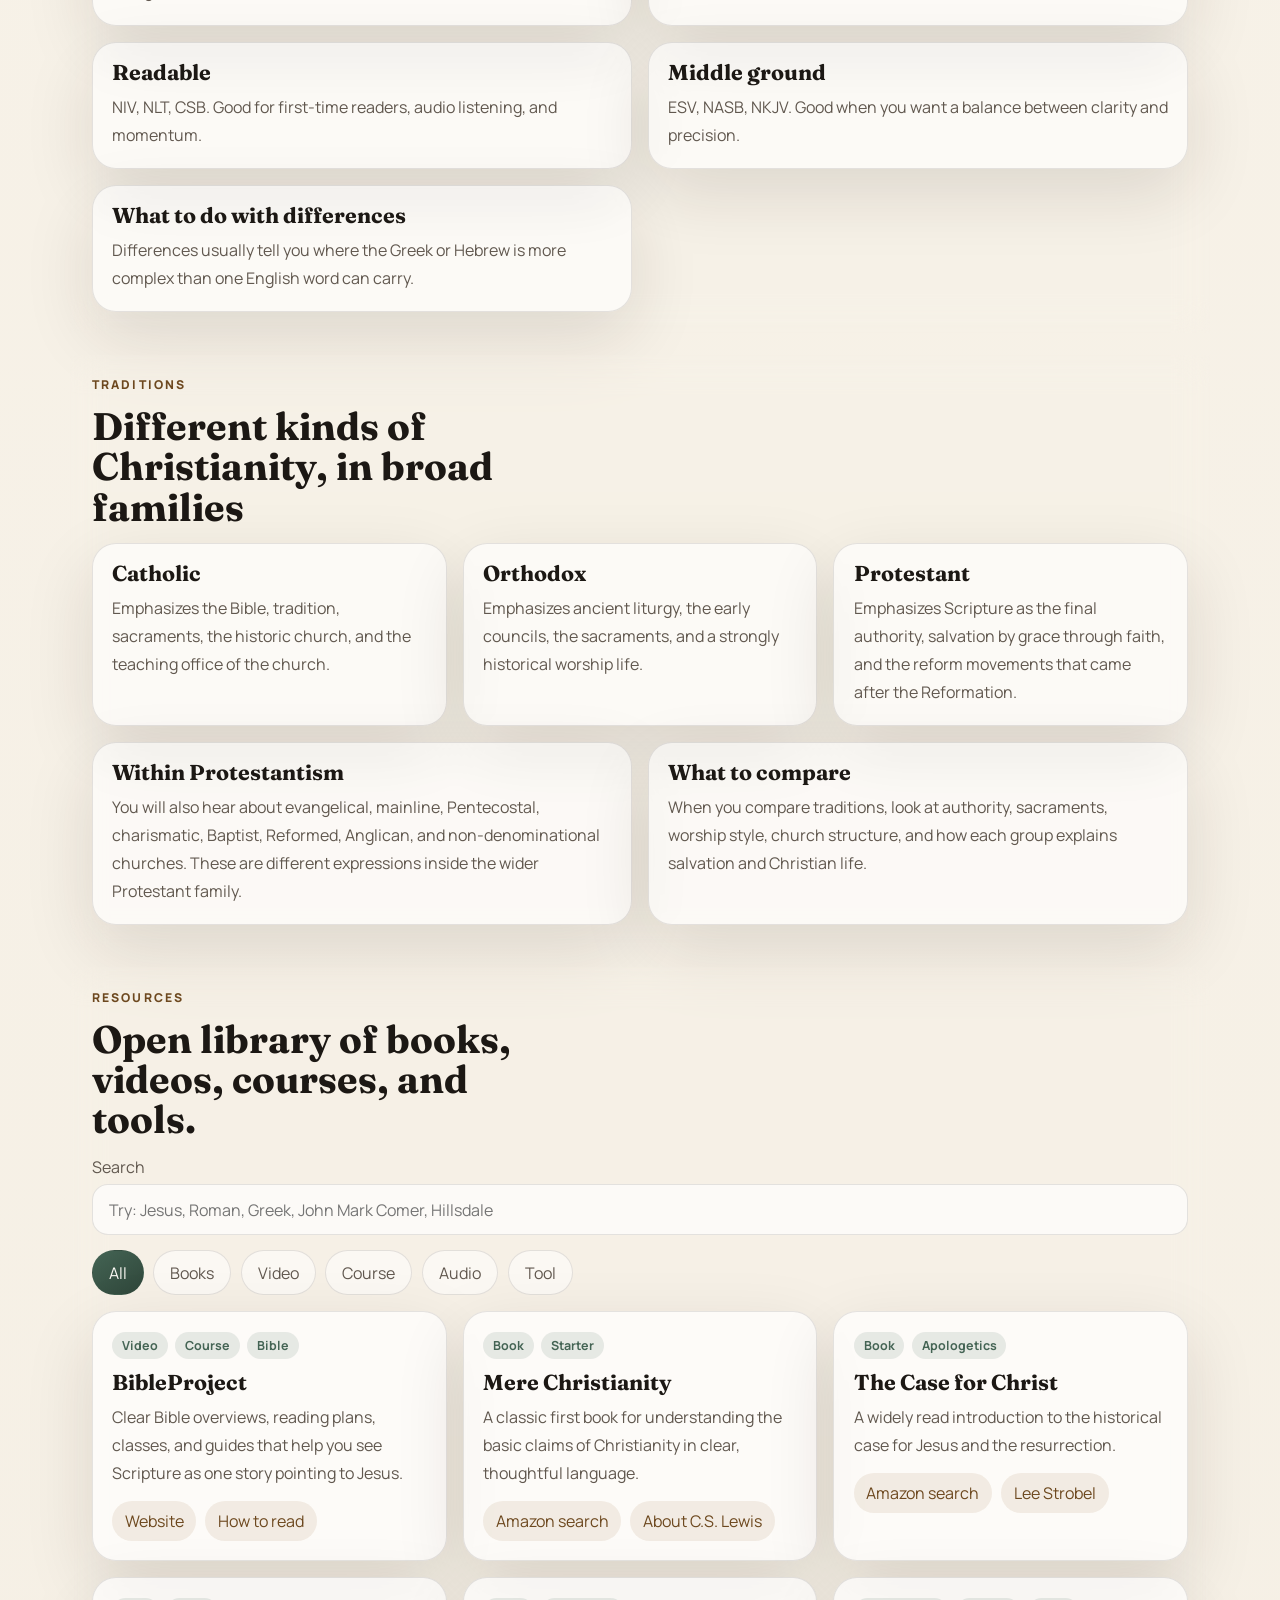
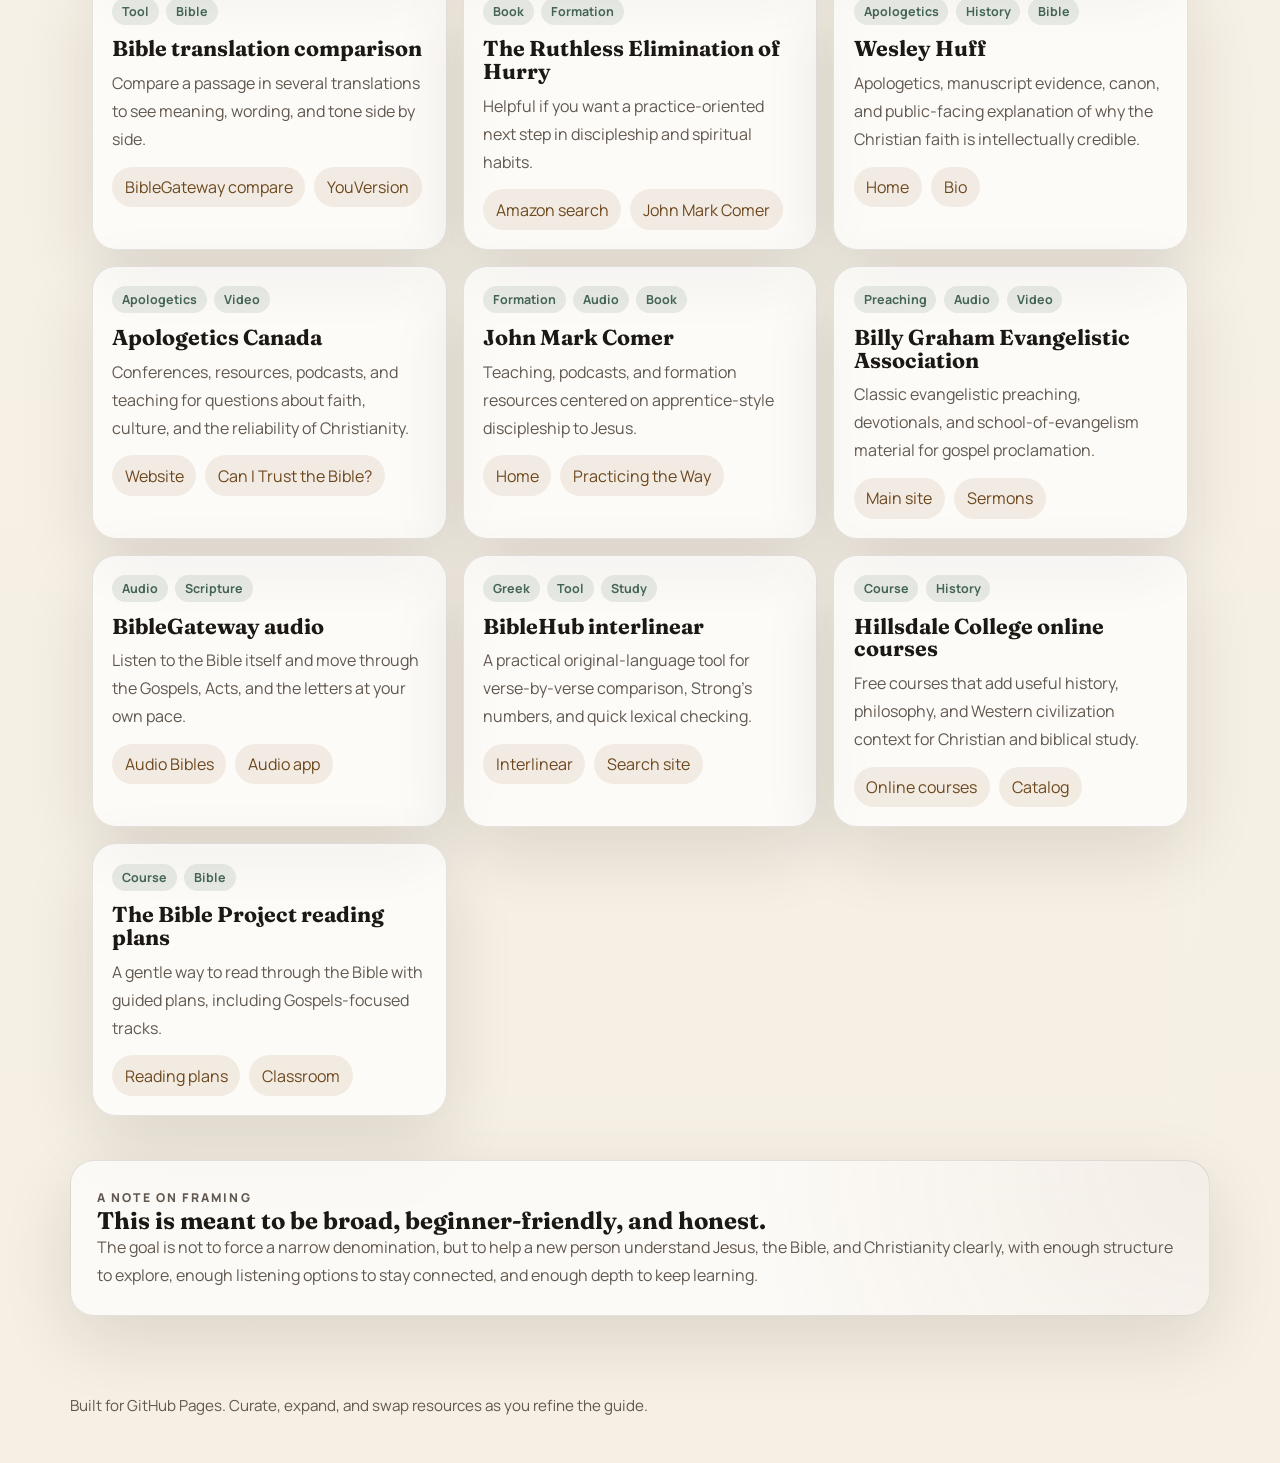
==== commit dd79b2a6: "Add reference guide page" ====
--- a/index.html
+++ b/index.html
@@ -15,7 +15,7 @@
       href="https://fonts.googleapis.com/css2?family=Fraunces:opsz,wght@9..144,300;9..144,500;9..144,700&family=Manrope:wght@400;500;600;700;800&display=swap"
       rel="stylesheet"
     />
-    <link rel="stylesheet" href="./styles.css?v=20260426-7" />
+    <link rel="stylesheet" href="./styles.css?v=20260504-2" />
   </head>
   <body>
     <div class="backdrop backdrop-a"></div>
@@ -31,6 +31,7 @@
       </a>
       <nav class="topnav" aria-label="Primary">
         <a href="#start-here">Start Here</a>
+        <a href="./reference.html">Reference</a>
         <a href="#why-john">Why John?</a>
         <a href="#traditions">Traditions</a>
         <a href="./roadmap.html">Roadmap</a>
@@ -52,6 +53,7 @@
           <div class="hero-actions">
             <a class="button button-primary" href="#start-here">Start with the shortest path</a>
             <a class="button button-secondary" href="#listen">Go straight to listening</a>
+            <a class="button button-secondary" href="./reference.html">Open the reference guide</a>
             <a class="button button-secondary" href="./roadmap.html">Open the mastery roadmap</a>
           </div>
           <div class="hero-note">
@@ -527,6 +529,6 @@
       <div id="guide-drawer-body"></div>
     </aside>
 
-    <script src="./app.js?v=20260426-7"></script>
+    <script src="./app.js?v=20260504-2"></script>
   </body>
 </html>
--- a/styles.css
+++ b/styles.css
@@ -632,6 +632,44 @@
   color: var(--accent);
 }
 
+.drawer-glossary-links {
+  display: grid;
+  gap: 0.55rem;
+  margin-top: 0.9rem;
+  padding: 0.85rem;
+  border-radius: var(--radius-sm);
+  background: rgba(68, 100, 84, 0.08);
+  border: 1px solid rgba(68, 100, 84, 0.12);
+}
+
+.drawer-glossary-links > span {
+  color: var(--accent);
+  font-size: 0.72rem;
+  text-transform: uppercase;
+  letter-spacing: 0.14em;
+  font-weight: 800;
+}
+
+.drawer-glossary-links > div {
+  display: flex;
+  flex-wrap: wrap;
+  gap: 0.45rem;
+}
+
+.glossary-link {
+  border: 0;
+  border-radius: 999px;
+  padding: 0.4rem 0.65rem;
+  background: rgba(255, 255, 255, 0.7);
+  color: var(--accent);
+  font-weight: 800;
+  cursor: pointer;
+}
+
+.glossary-link:hover {
+  background: rgba(255, 255, 255, 0.92);
+}
+
 .timeline {
   display: grid;
   grid-template-columns: repeat(4, minmax(0, 1fr));
@@ -1040,6 +1078,164 @@
   display: flex;
   gap: 0.75rem;
   flex-wrap: wrap;
+}
+
+.reference-shell {
+  padding-bottom: 3.5rem;
+}
+
+.reference-hero {
+  display: grid;
+  grid-template-columns: minmax(0, 1.28fr) minmax(280px, 0.72fr);
+  gap: 1rem;
+  align-items: stretch;
+  padding: 2.2rem 0 1rem;
+}
+
+.reference-hero-copy {
+  padding: 1.2rem 0.25rem 0 0;
+}
+
+.reference-hero-copy h1 {
+  max-width: 12ch;
+}
+
+.reference-hero-panel {
+  display: grid;
+  gap: 1rem;
+}
+
+.reference-mini {
+  display: grid;
+  gap: 0.55rem;
+  align-content: start;
+  min-height: 12rem;
+  padding: 1.2rem;
+  border-radius: var(--radius);
+  border: 1px solid var(--line);
+  background:
+    radial-gradient(circle at top right, rgba(68, 100, 84, 0.12), transparent 45%),
+    rgba(255, 255, 255, 0.7);
+  box-shadow: var(--shadow);
+  backdrop-filter: blur(16px);
+}
+
+.reference-mini span,
+.reference-summary span,
+.reference-start span {
+  color: var(--muted);
+  font-size: 0.75rem;
+  text-transform: uppercase;
+  letter-spacing: 0.12em;
+  font-weight: 800;
+}
+
+.reference-mini strong {
+  font-family: "Fraunces", serif;
+  font-size: 1.65rem;
+  line-height: 1.05;
+}
+
+.reference-mini p {
+  margin: 0;
+  color: var(--muted);
+  line-height: 1.7;
+}
+
+.reference-browser {
+  background:
+    radial-gradient(circle at top right, rgba(143, 95, 45, 0.08), transparent 36%),
+    rgba(255, 255, 255, 0.62);
+}
+
+.reference-tools {
+  display: grid;
+  grid-template-columns: minmax(260px, 1fr) minmax(0, 1.2fr);
+  gap: 1rem;
+  align-items: end;
+}
+
+.reference-tabs {
+  justify-content: flex-end;
+}
+
+.reference-summary {
+  display: inline-flex;
+  align-items: center;
+  gap: 0.65rem;
+  padding: 0.75rem 0.9rem;
+  margin: 1rem 0;
+  border-radius: 999px;
+  border: 1px solid var(--line);
+  background: rgba(255, 255, 255, 0.66);
+}
+
+.reference-summary strong {
+  font-family: "Fraunces", serif;
+  font-size: 1.15rem;
+}
+
+.reference-grid {
+  display: grid;
+  grid-template-columns: repeat(auto-fit, minmax(260px, 1fr));
+  gap: 1rem;
+}
+
+.reference-card {
+  display: grid;
+  gap: 0.85rem;
+  align-content: start;
+  background:
+    linear-gradient(180deg, rgba(255, 255, 255, 0.78), rgba(255, 255, 255, 0.58));
+}
+
+.reference-card-head {
+  display: flex;
+  flex-wrap: wrap;
+  gap: 0.5rem;
+}
+
+.reference-card h3 {
+  margin-bottom: 0.4rem;
+}
+
+.reference-card strong {
+  display: block;
+  color: var(--accent);
+  line-height: 1.45;
+}
+
+.reference-start {
+  display: grid;
+  gap: 0.35rem;
+  padding: 0.8rem;
+  border-radius: var(--radius-sm);
+  border: 1px solid rgba(68, 100, 84, 0.12);
+  background: rgba(68, 100, 84, 0.08);
+}
+
+.reference-start p {
+  margin: 0;
+}
+
+.reference-empty {
+  grid-column: 1 / -1;
+}
+
+.reference-lens-section {
+  background:
+    radial-gradient(circle at bottom left, rgba(68, 100, 84, 0.08), transparent 34%),
+    rgba(255, 255, 255, 0.6);
+}
+
+.reference-lens-card {
+  display: grid;
+  align-content: start;
+  gap: 0.65rem;
+}
+
+.reference-lens-card .badge {
+  margin-bottom: 0;
 }
 
 .footer {
@@ -1163,6 +1359,7 @@
 
 @media (max-width: 980px) {
   .hero,
+  .reference-hero,
   .timeline,
   .first-days-grid,
   .next-path-grid,
@@ -1178,6 +1375,14 @@
     grid-template-columns: 1fr;
   }
 
+  .reference-tools {
+    grid-template-columns: 1fr;
+  }
+
+  .reference-tabs {
+    justify-content: flex-start;
+  }
+
   .topbar {
     flex-direction: column;
     align-items: flex-start;
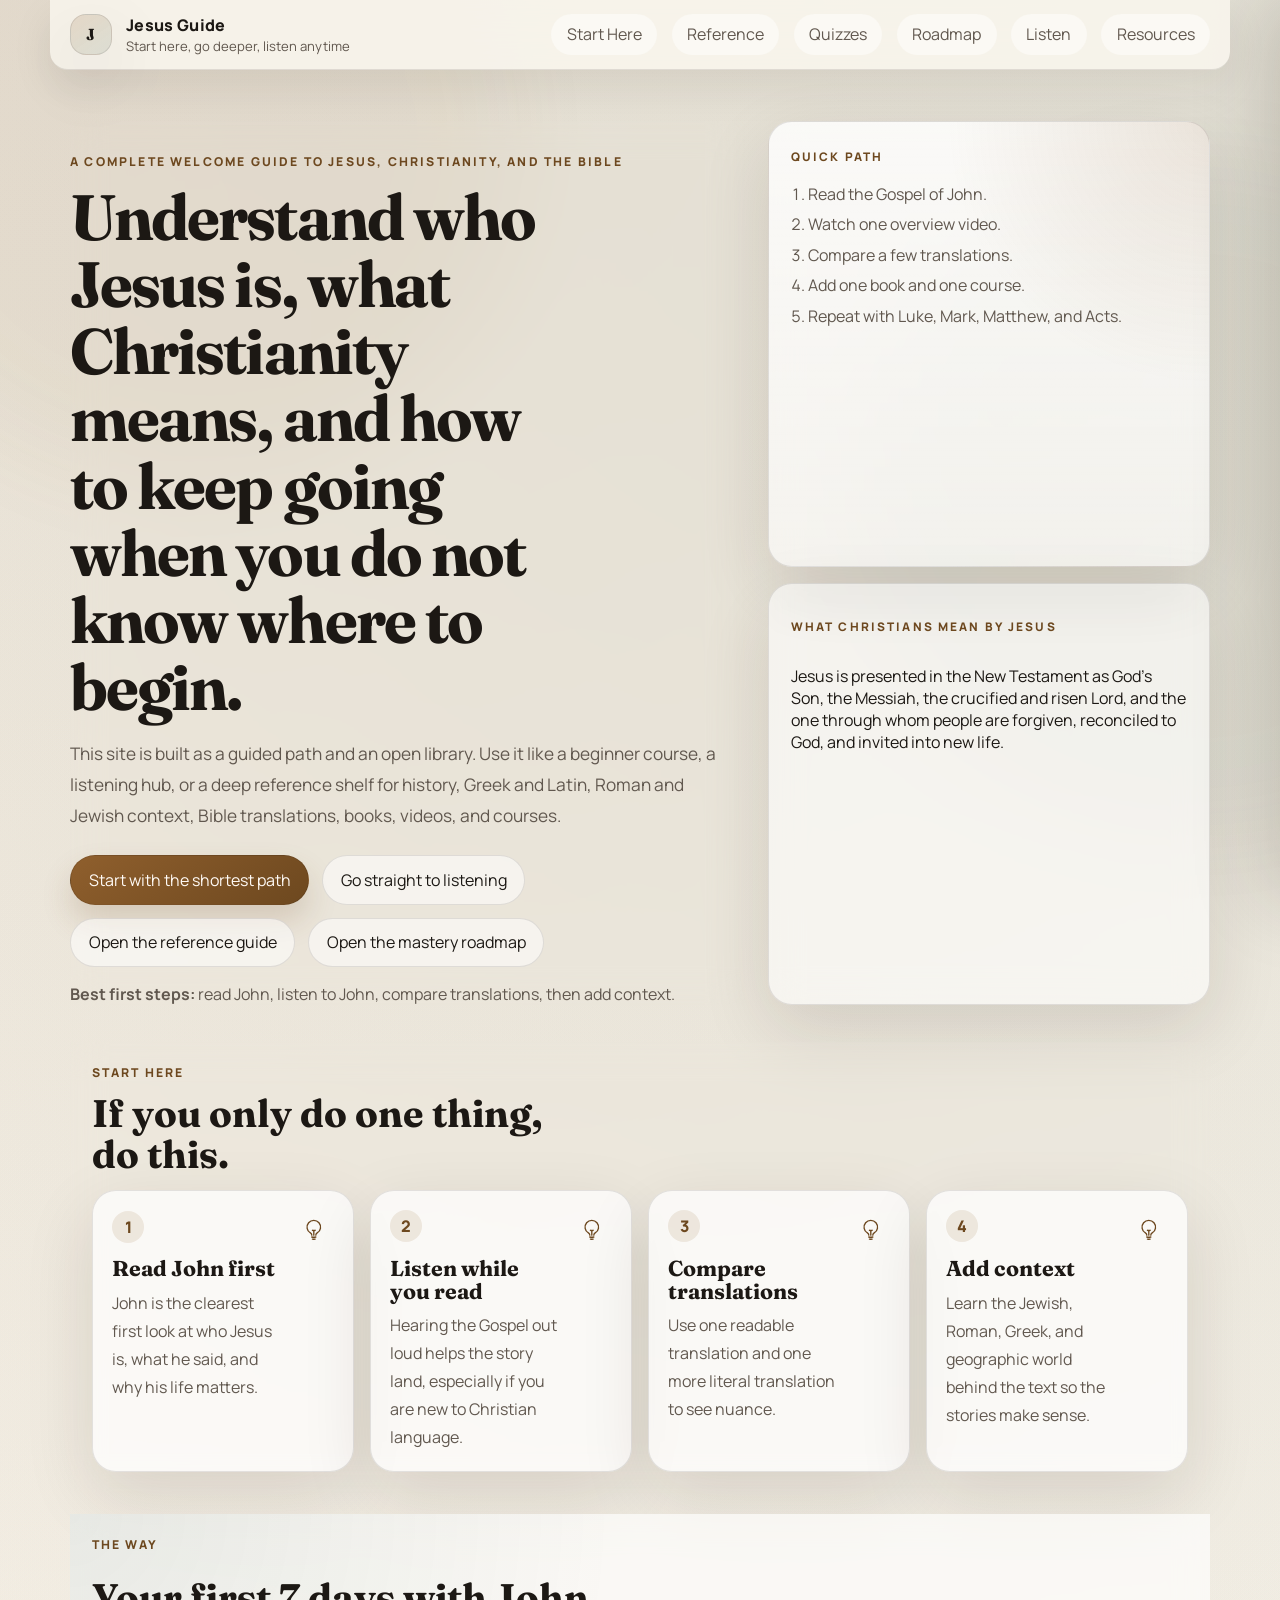
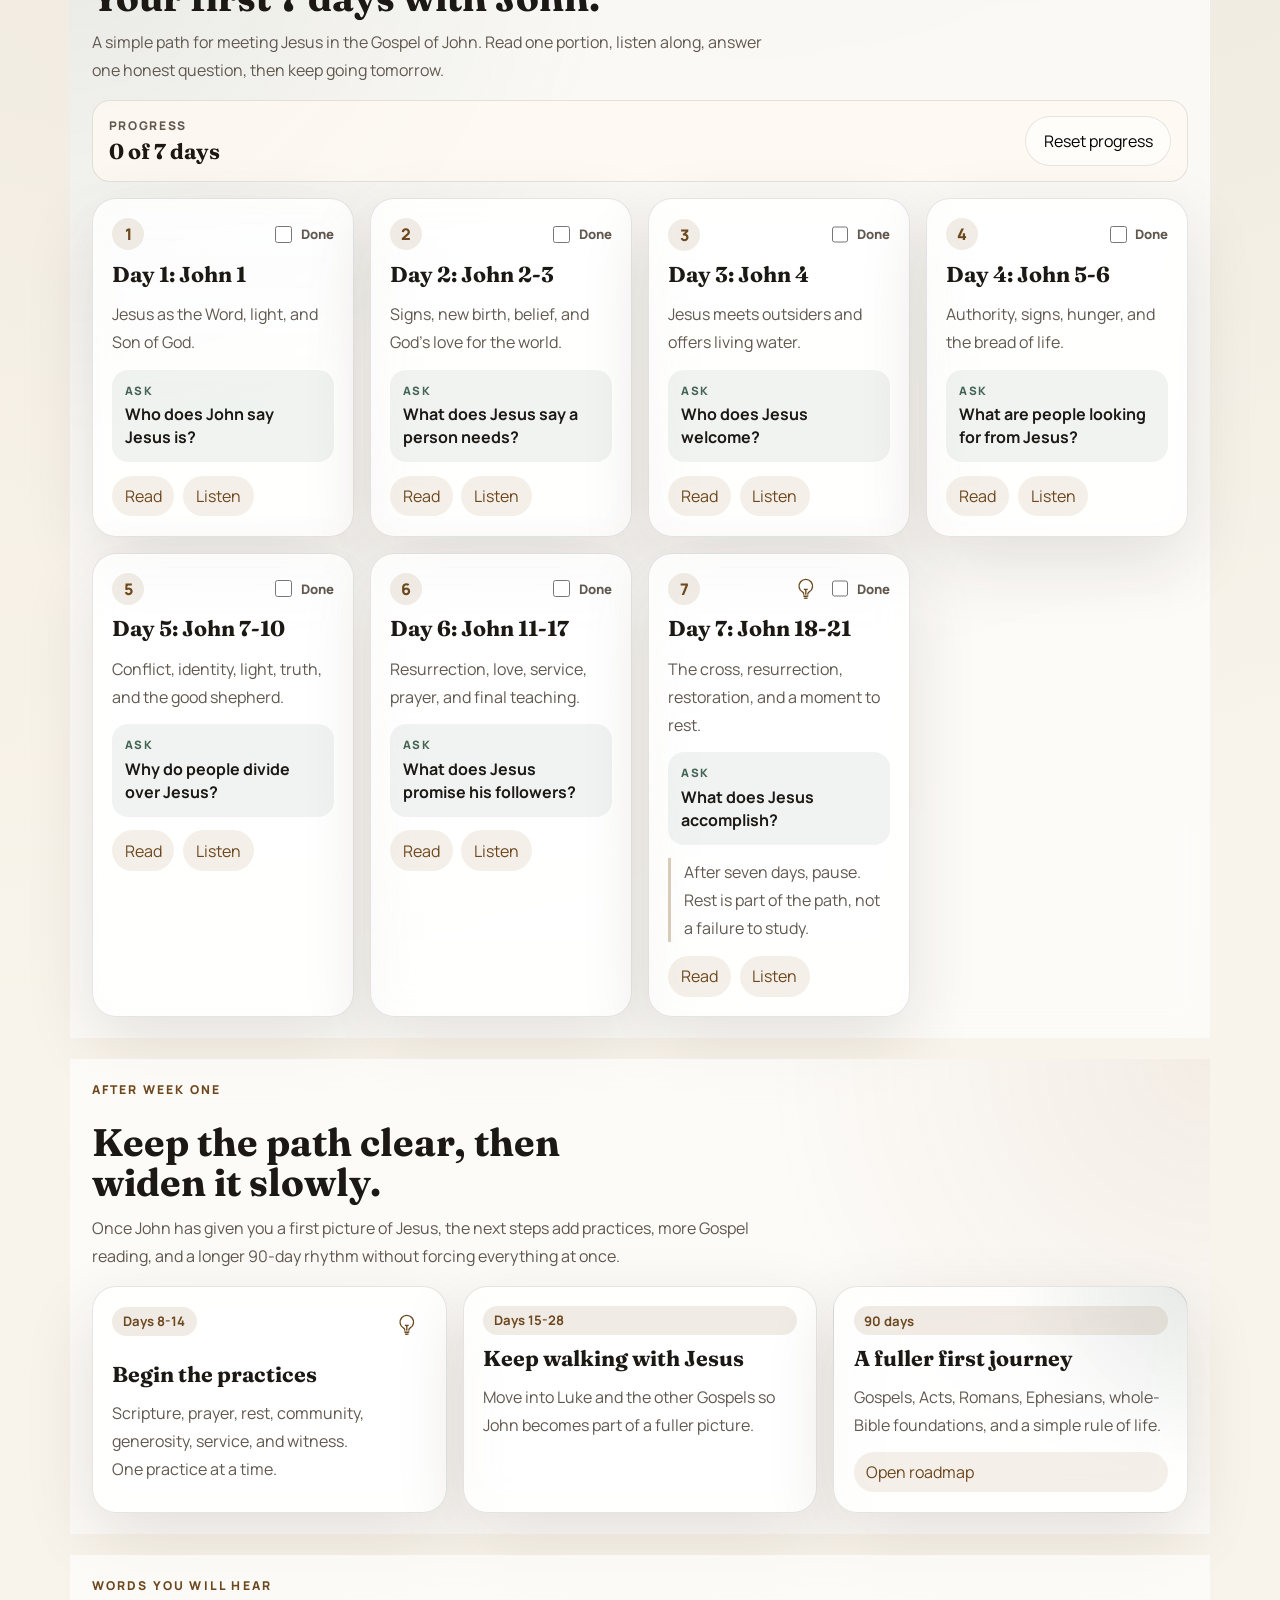
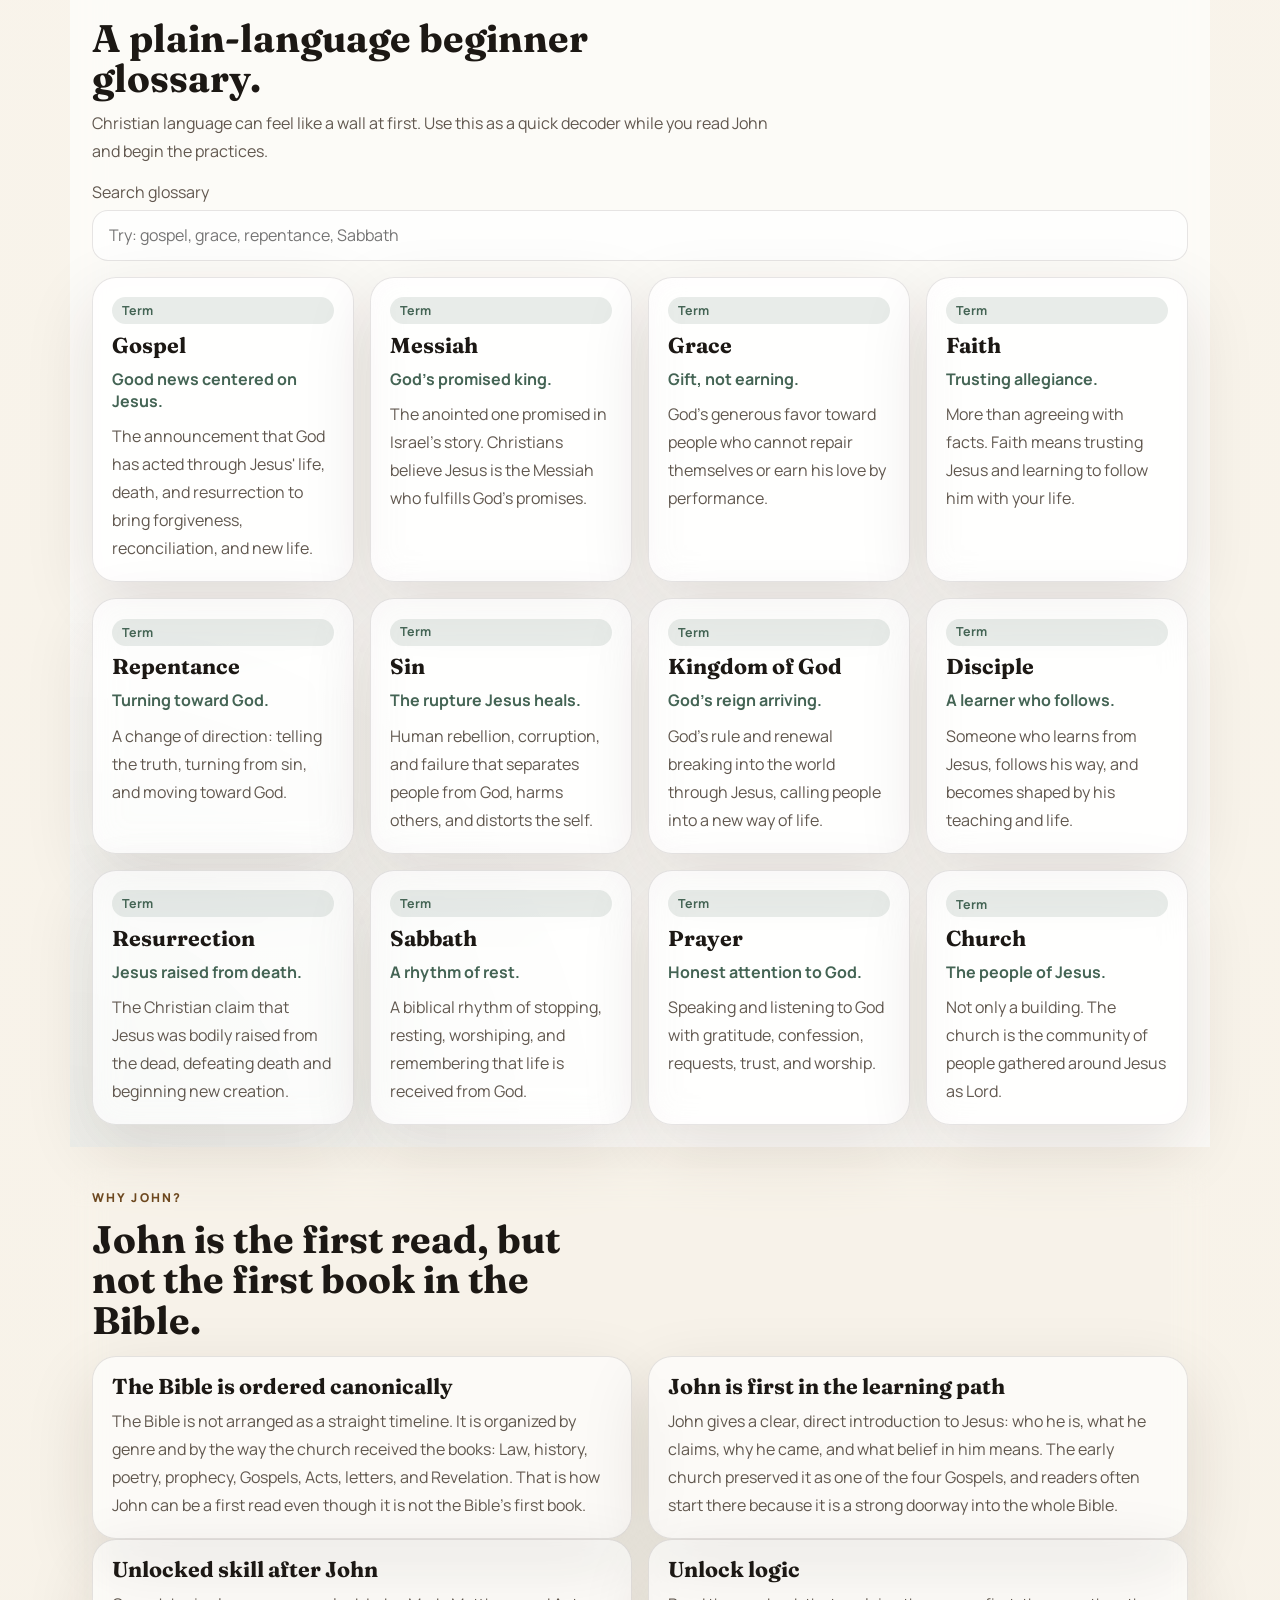
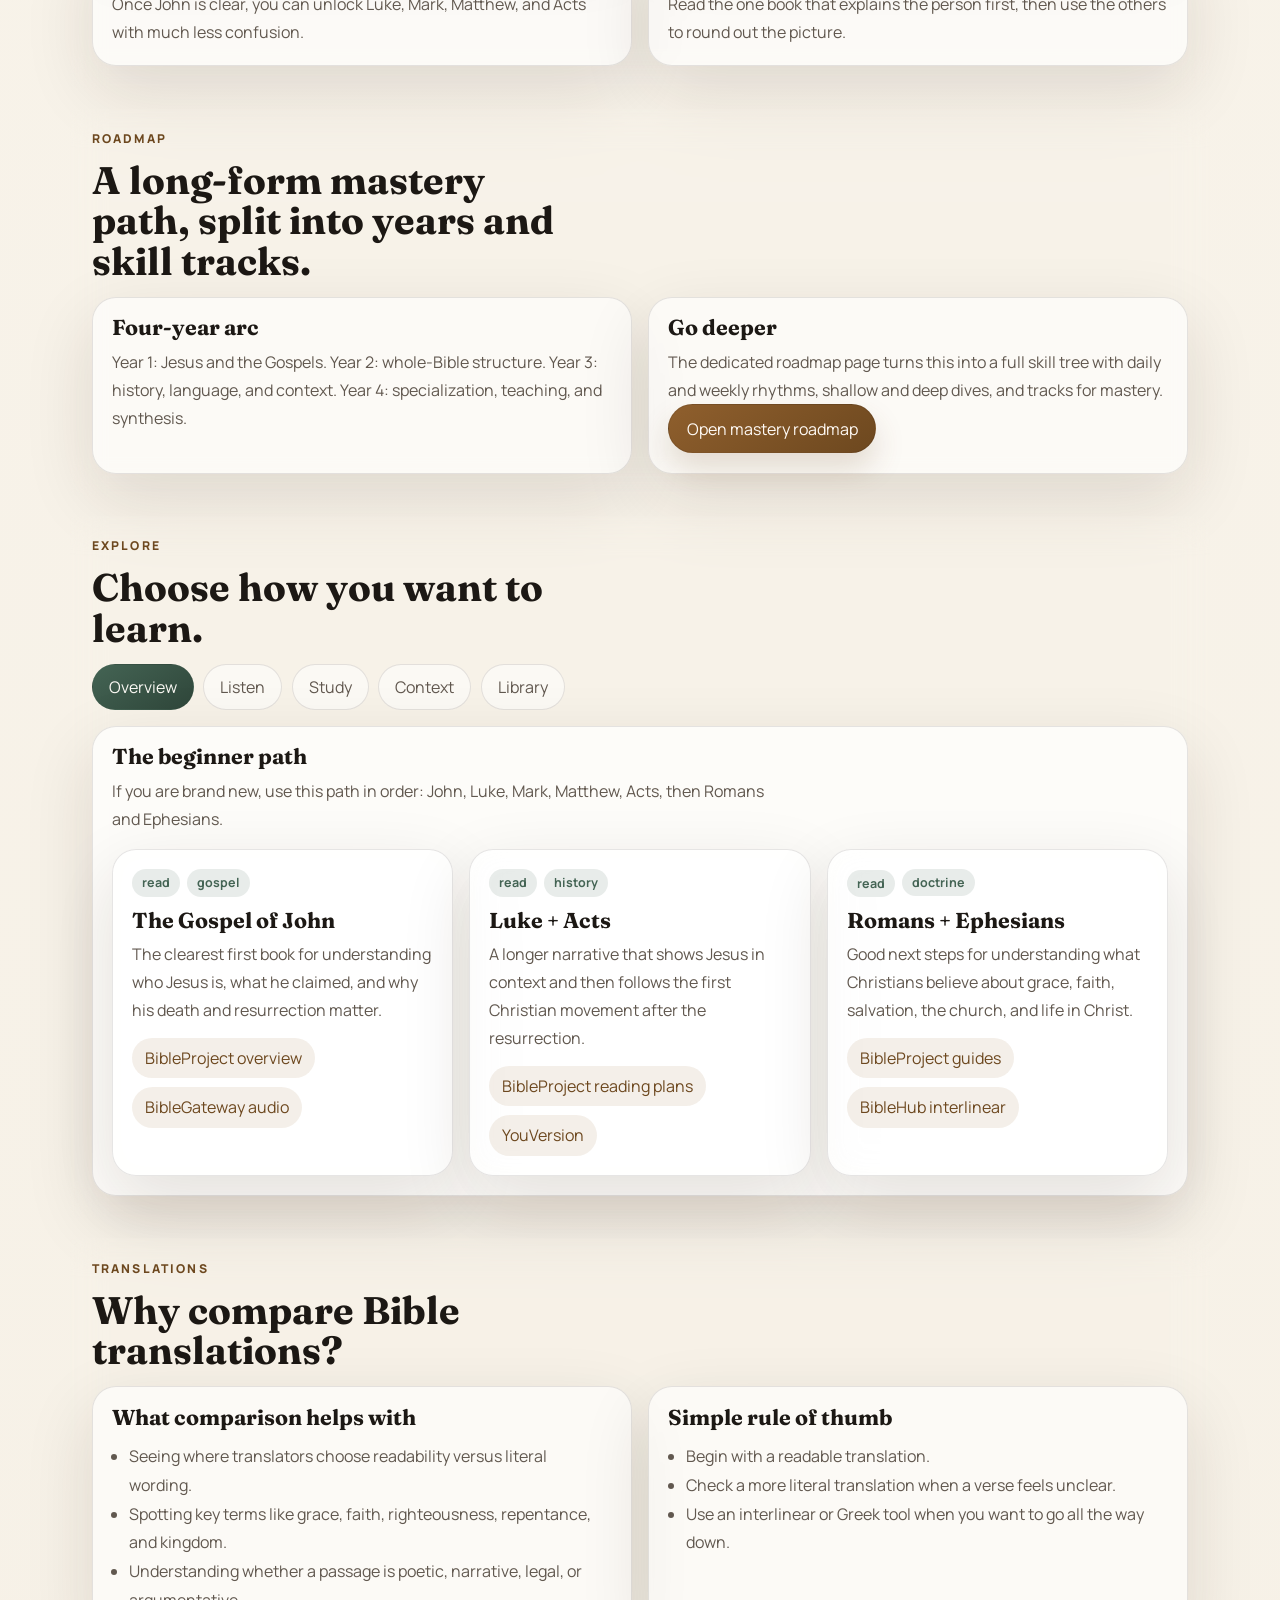
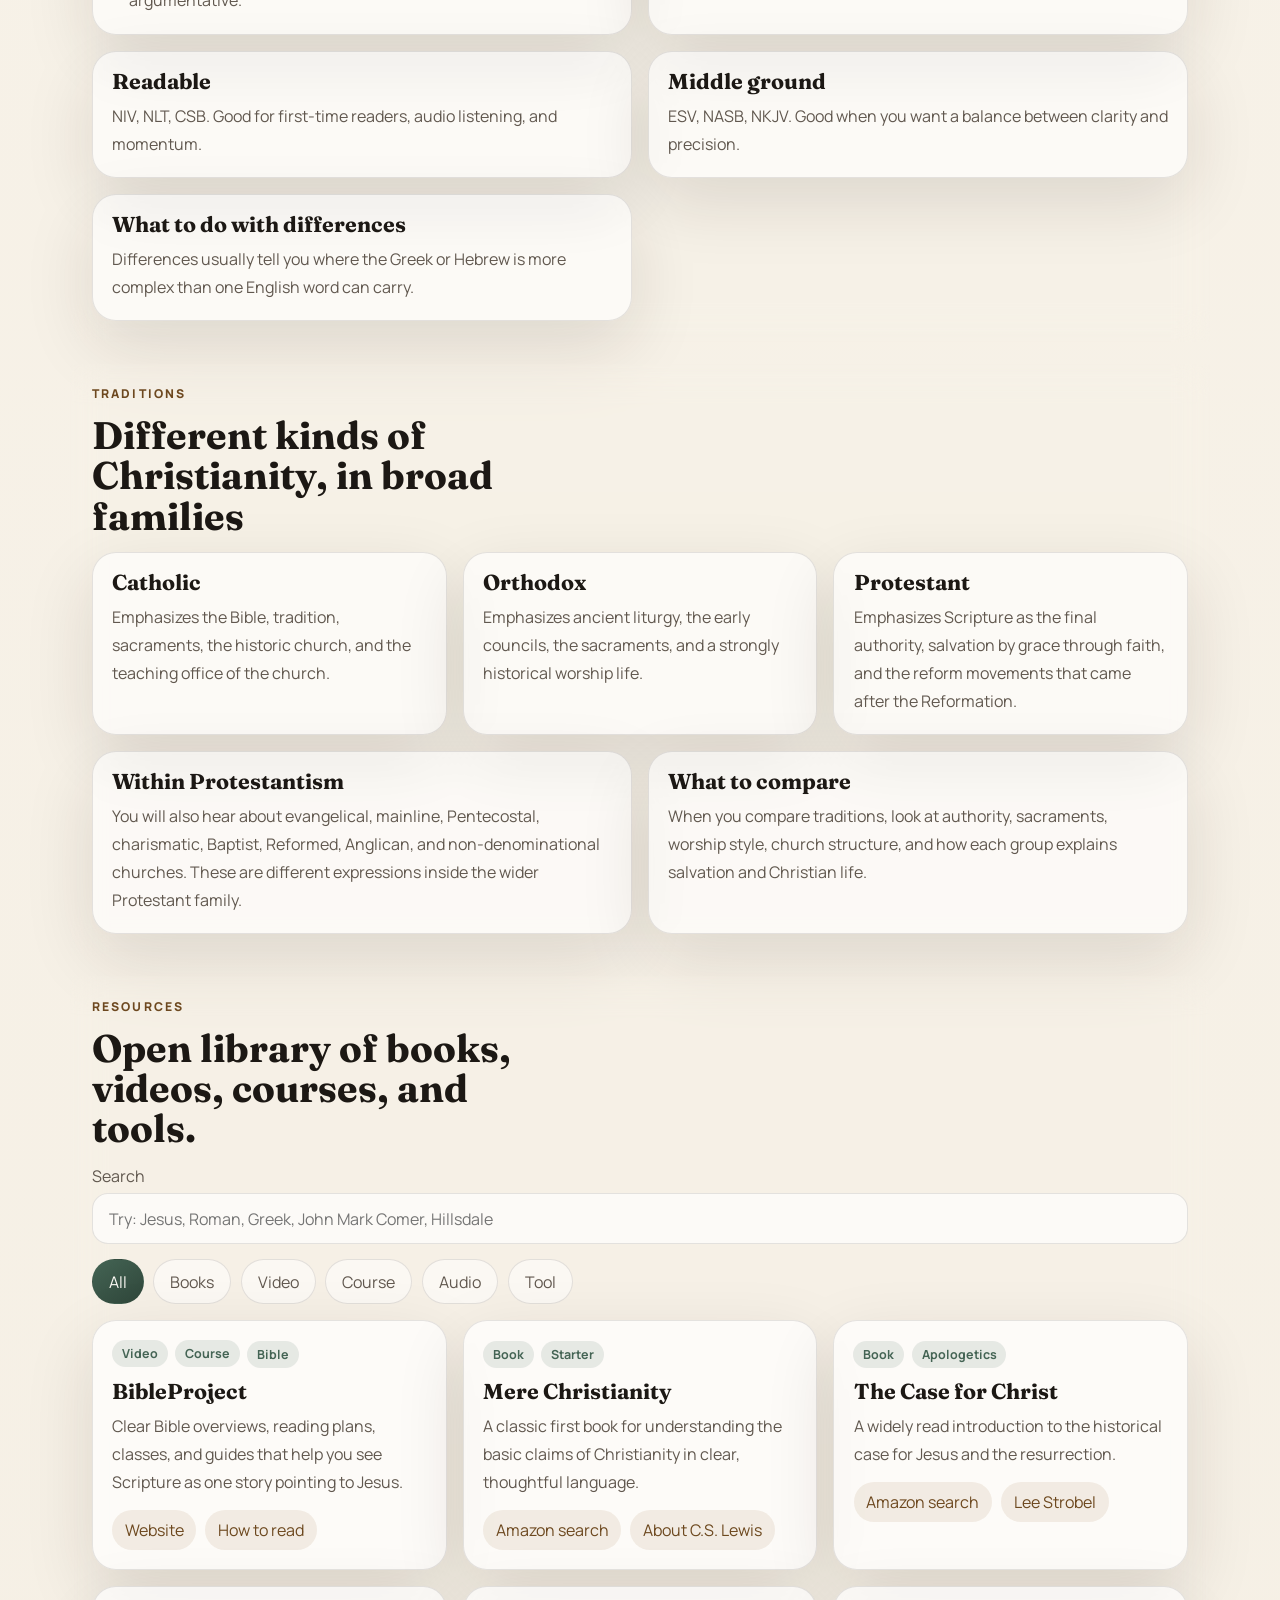
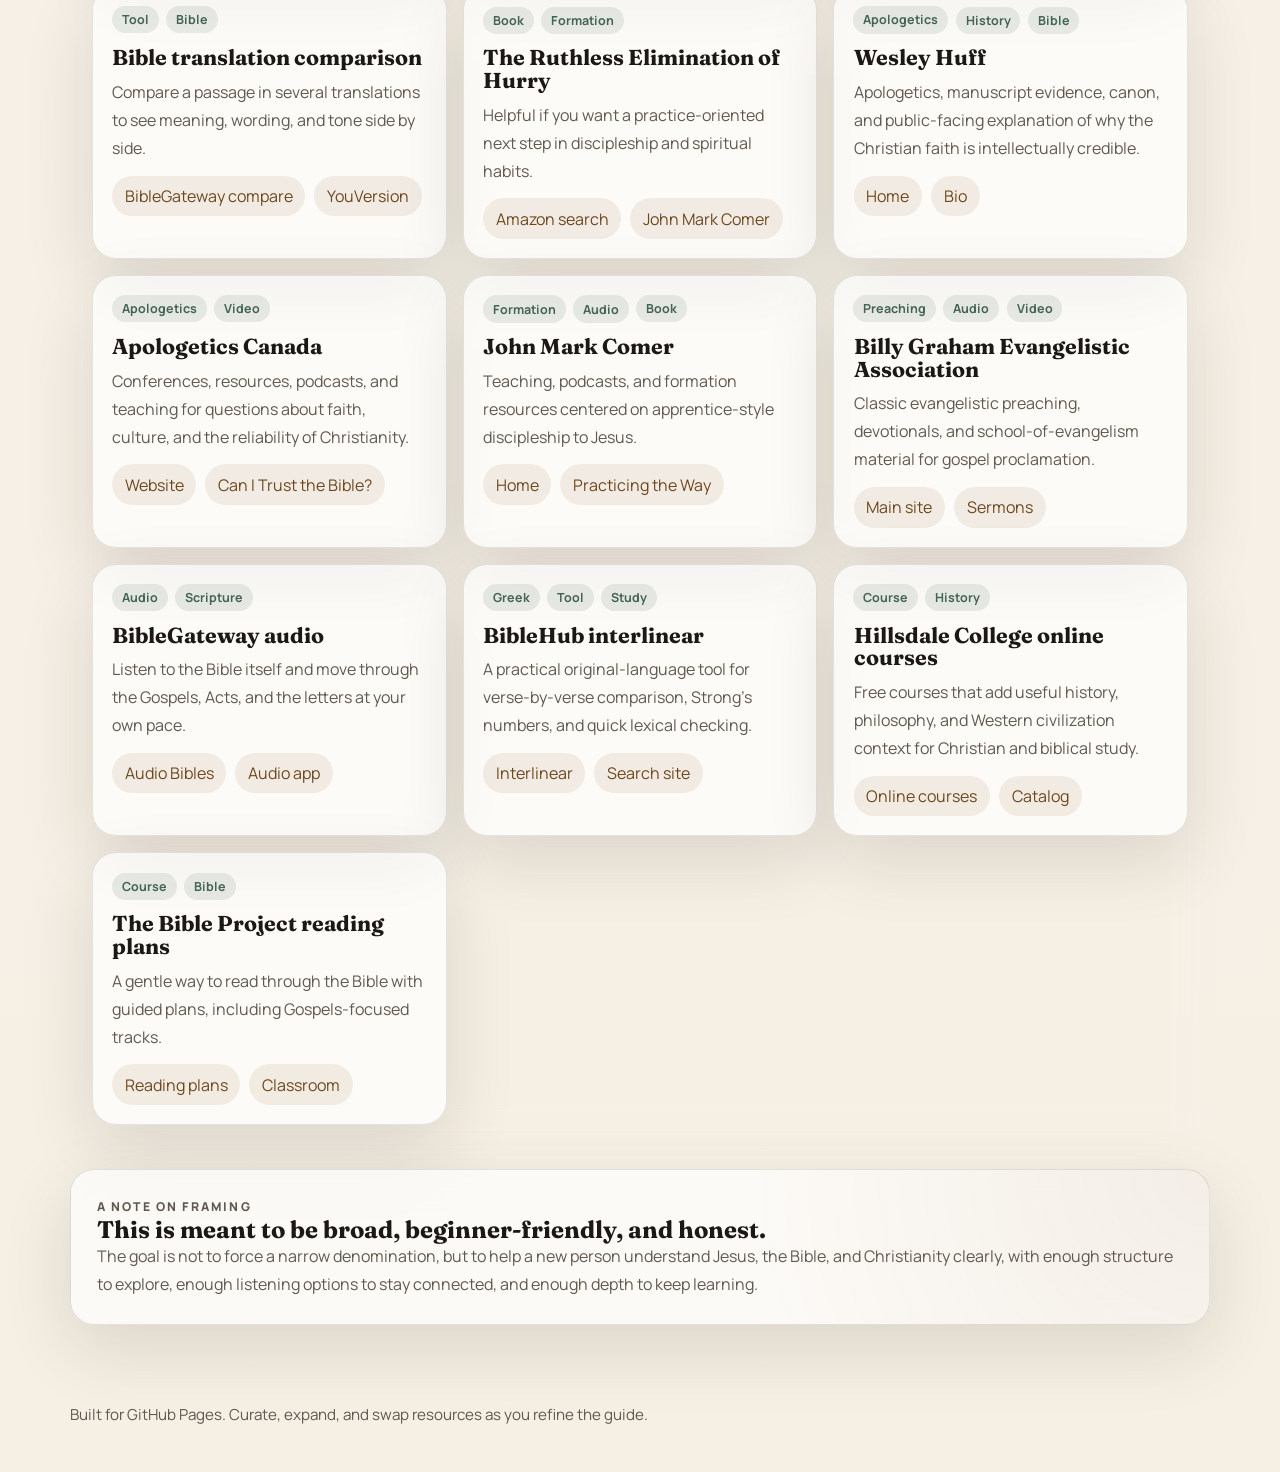
==== commit 05a7414f: "Add quiz hub and sticky navigation" ====
--- a/index.html
+++ b/index.html
@@ -15,14 +15,14 @@
       href="https://fonts.googleapis.com/css2?family=Fraunces:opsz,wght@9..144,300;9..144,500;9..144,700&family=Manrope:wght@400;500;600;700;800&display=swap"
       rel="stylesheet"
     />
-    <link rel="stylesheet" href="./styles.css?v=20260504-2" />
+    <link rel="stylesheet" href="./styles.css?v=20260504-5" />
   </head>
   <body>
     <div class="backdrop backdrop-a"></div>
     <div class="backdrop backdrop-b"></div>
 
     <header class="topbar">
-      <a class="brand" href="#top">
+      <a class="brand" href="./index.html#top">
         <span class="brand-mark">J</span>
         <span>
           <strong>Jesus Guide</strong>
@@ -30,13 +30,12 @@
         </span>
       </a>
       <nav class="topnav" aria-label="Primary">
-        <a href="#start-here">Start Here</a>
+        <a href="./index.html#start-here">Start Here</a>
         <a href="./reference.html">Reference</a>
-        <a href="#why-john">Why John?</a>
-        <a href="#traditions">Traditions</a>
+        <a href="./reference.html#quizzes">Quizzes</a>
         <a href="./roadmap.html">Roadmap</a>
-        <a href="#listen">Listen</a>
-        <a href="#resources">Resources</a>
+        <a href="./index.html#listen">Listen</a>
+        <a href="./index.html#resources">Resources</a>
       </nav>
     </header>
 
--- a/styles.css
+++ b/styles.css
@@ -82,11 +82,19 @@
 .topbar {
   max-width: var(--max);
   margin: 0 auto;
-  padding: 1.2rem 1.25rem 0;
+  padding: 0.85rem 1.25rem;
   display: flex;
   justify-content: space-between;
   align-items: center;
   gap: 1rem;
+  position: sticky;
+  top: 0;
+  z-index: 20;
+  background: rgba(250, 246, 238, 0.86);
+  border-bottom: 1px solid var(--line);
+  border-radius: 0 0 var(--radius-sm) var(--radius-sm);
+  box-shadow: 0 18px 42px rgba(40, 28, 18, 0.08);
+  backdrop-filter: blur(18px);
 }
 
 .brand {
@@ -1203,6 +1211,139 @@
   display: block;
   color: var(--accent);
   line-height: 1.45;
+}
+
+.quiz-card {
+  grid-column: span 1;
+}
+
+.quiz-hub,
+.quiz-generator {
+  grid-column: 1 / -1;
+  display: grid;
+  gap: 1rem;
+  padding: 1rem;
+  border-radius: var(--radius);
+  border: 1px solid var(--line);
+  background: rgba(255, 255, 255, 0.64);
+  box-shadow: var(--shadow);
+}
+
+.quiz-hub-head,
+.quiz-generator-controls {
+  display: grid;
+  grid-template-columns: minmax(0, 1fr) auto auto;
+  gap: 1rem;
+  align-items: end;
+}
+
+.quiz-hub-head h3,
+.quiz-generator-controls h3 {
+  font-size: 1.35rem;
+  margin-bottom: 0.45rem;
+}
+
+.quiz-hub-head p,
+.quiz-generator-controls p,
+.quiz-empty-note {
+  margin: 0;
+  color: var(--muted);
+  line-height: 1.7;
+}
+
+.quiz-toc {
+  display: grid;
+  grid-template-columns: repeat(auto-fit, minmax(220px, 1fr));
+  gap: 0.7rem;
+}
+
+.quiz-toc a {
+  display: grid;
+  gap: 0.32rem;
+  padding: 0.85rem;
+  border-radius: var(--radius-sm);
+  border: 1px solid rgba(28, 24, 20, 0.1);
+  background: rgba(255, 255, 255, 0.68);
+}
+
+.quiz-toc a span,
+.quiz-size-control span {
+  color: var(--brand-strong);
+  font-size: 0.72rem;
+  text-transform: uppercase;
+  letter-spacing: 0.14em;
+  font-weight: 800;
+}
+
+.quiz-toc a strong {
+  line-height: 1.25;
+}
+
+.quiz-toc a small {
+  color: var(--muted);
+  font-weight: 800;
+}
+
+.quiz-size-control {
+  display: grid;
+  gap: 0.4rem;
+}
+
+.quiz-size-control select {
+  min-height: 2.9rem;
+  min-width: 7rem;
+  border-radius: 999px;
+  border: 1px solid var(--line);
+  background: rgba(255, 255, 255, 0.78);
+  color: var(--text);
+  padding: 0.65rem 0.85rem;
+}
+
+.quiz-random-list {
+  display: grid;
+  gap: 0.65rem;
+}
+
+.quiz-questions {
+  display: grid;
+  gap: 0.65rem;
+}
+
+.quiz-question {
+  border: 1px solid rgba(28, 24, 20, 0.1);
+  border-radius: var(--radius-sm);
+  background: rgba(255, 255, 255, 0.58);
+  overflow: hidden;
+}
+
+.quiz-question summary {
+  display: grid;
+  gap: 0.35rem;
+  padding: 0.85rem;
+  cursor: pointer;
+  list-style: none;
+}
+
+.quiz-question summary::-webkit-details-marker {
+  display: none;
+}
+
+.quiz-question summary span {
+  color: var(--brand-strong);
+  font-size: 0.72rem;
+  text-transform: uppercase;
+  letter-spacing: 0.14em;
+  font-weight: 800;
+}
+
+.quiz-question summary strong {
+  color: var(--text);
+}
+
+.quiz-question p {
+  padding: 0 0.85rem 0.85rem;
+  border-top: 1px solid rgba(28, 24, 20, 0.08);
+  background: rgba(68, 100, 84, 0.07);
 }
 
 .reference-start {
@@ -1383,6 +1524,11 @@
     justify-content: flex-start;
   }
 
+  .quiz-hub-head,
+  .quiz-generator-controls {
+    grid-template-columns: 1fr;
+  }
+
   .topbar {
     flex-direction: column;
     align-items: flex-start;
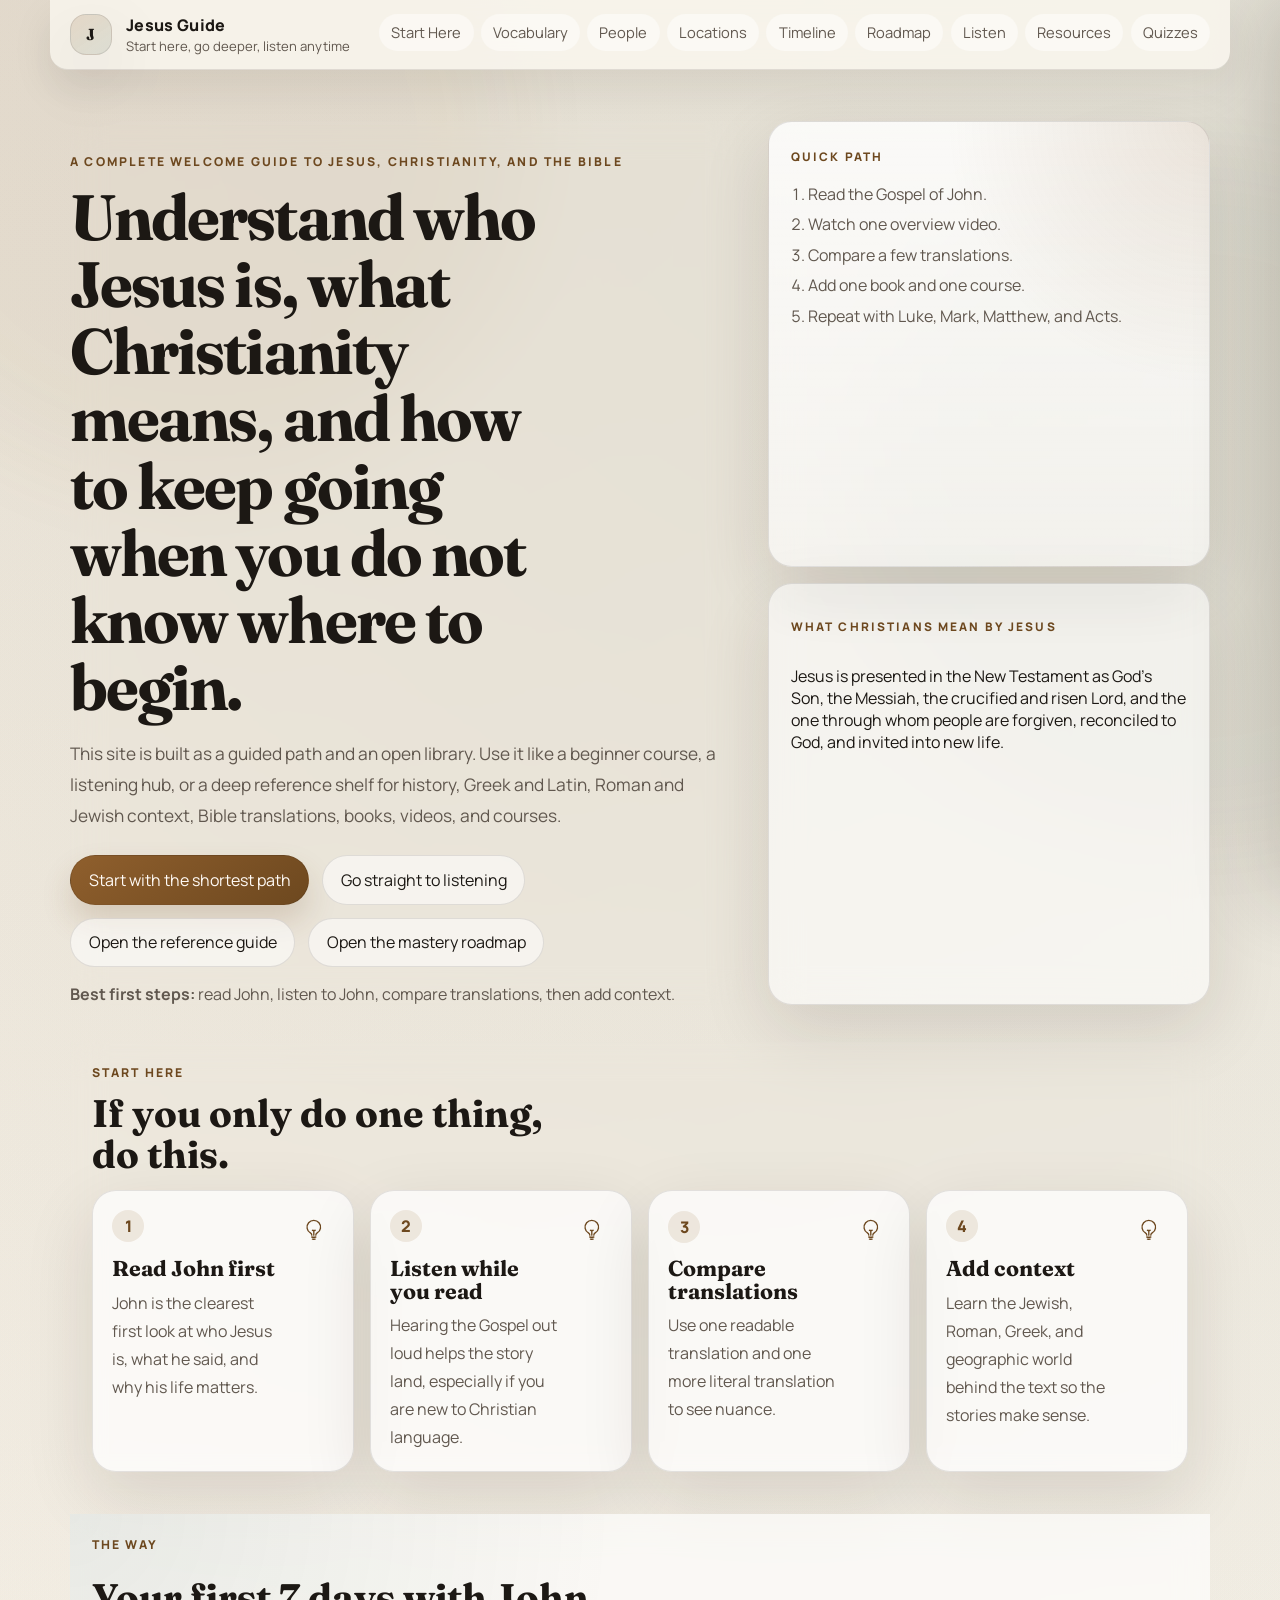
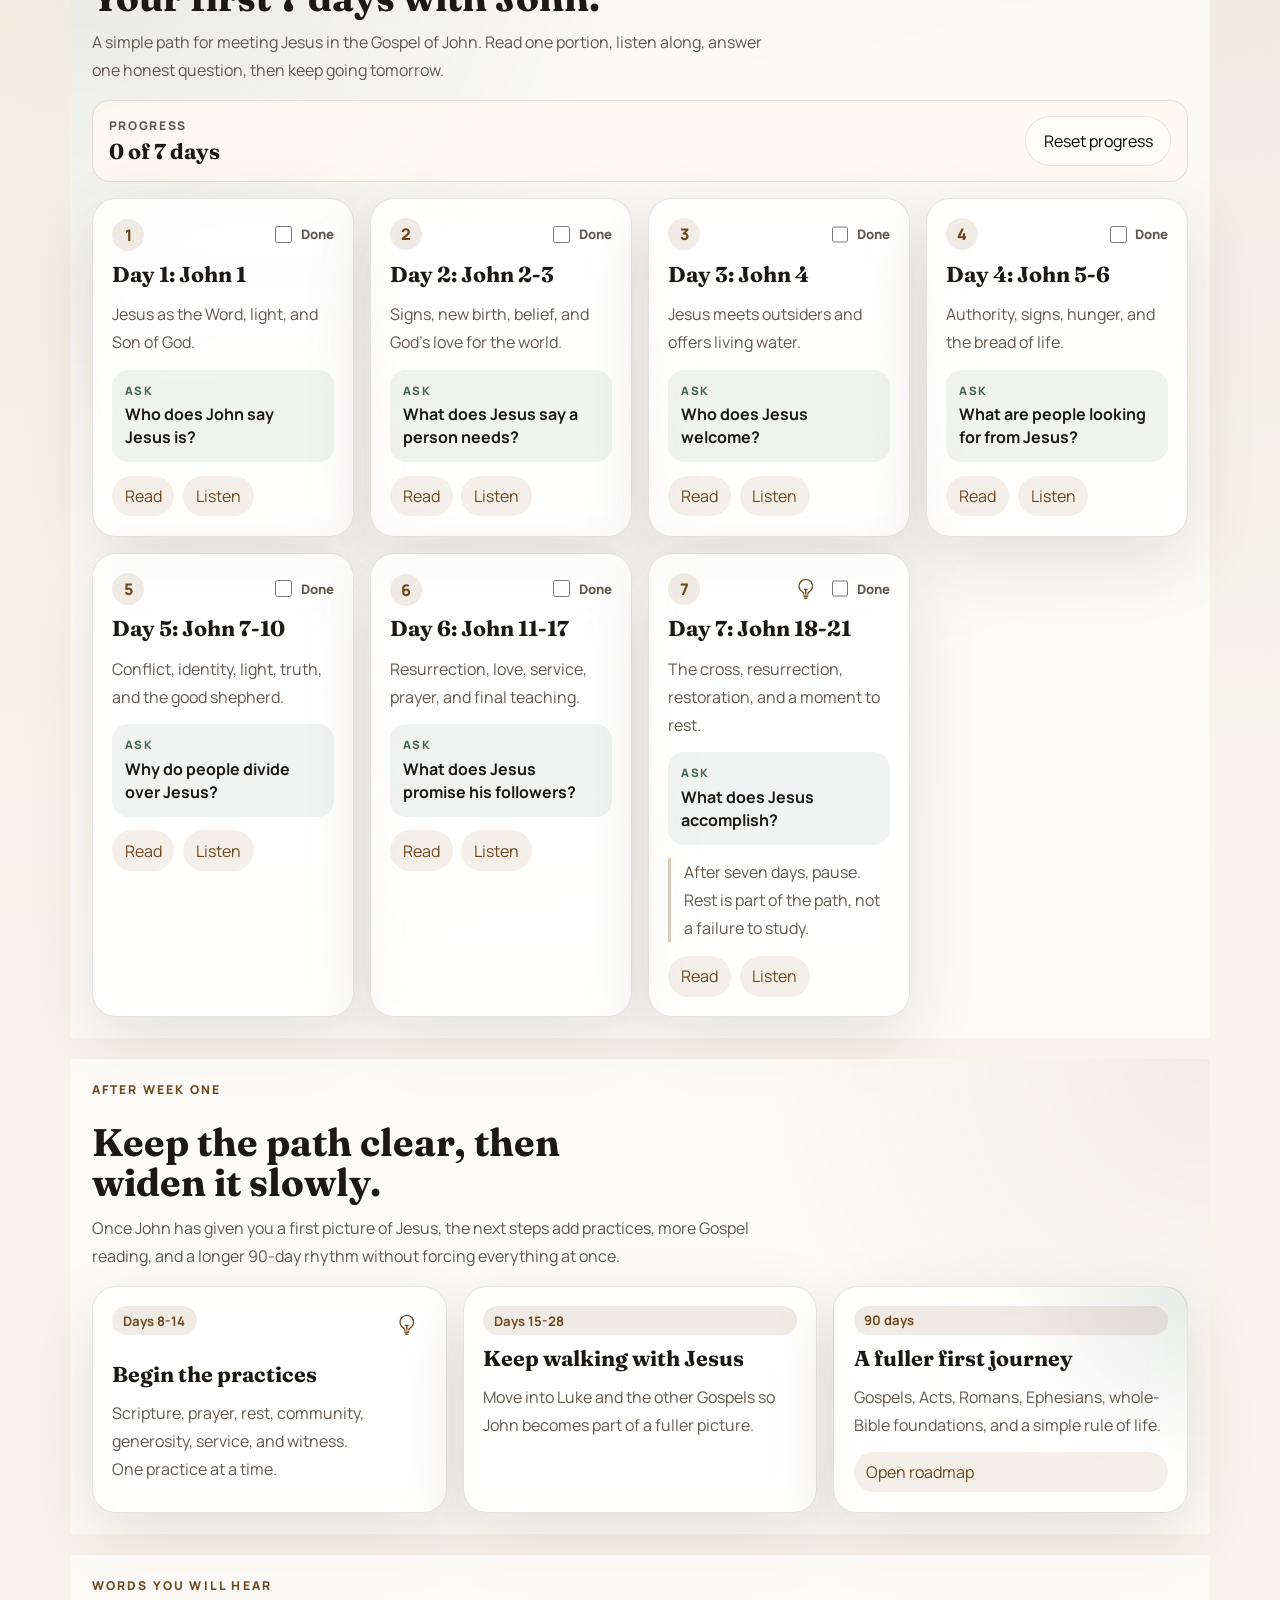
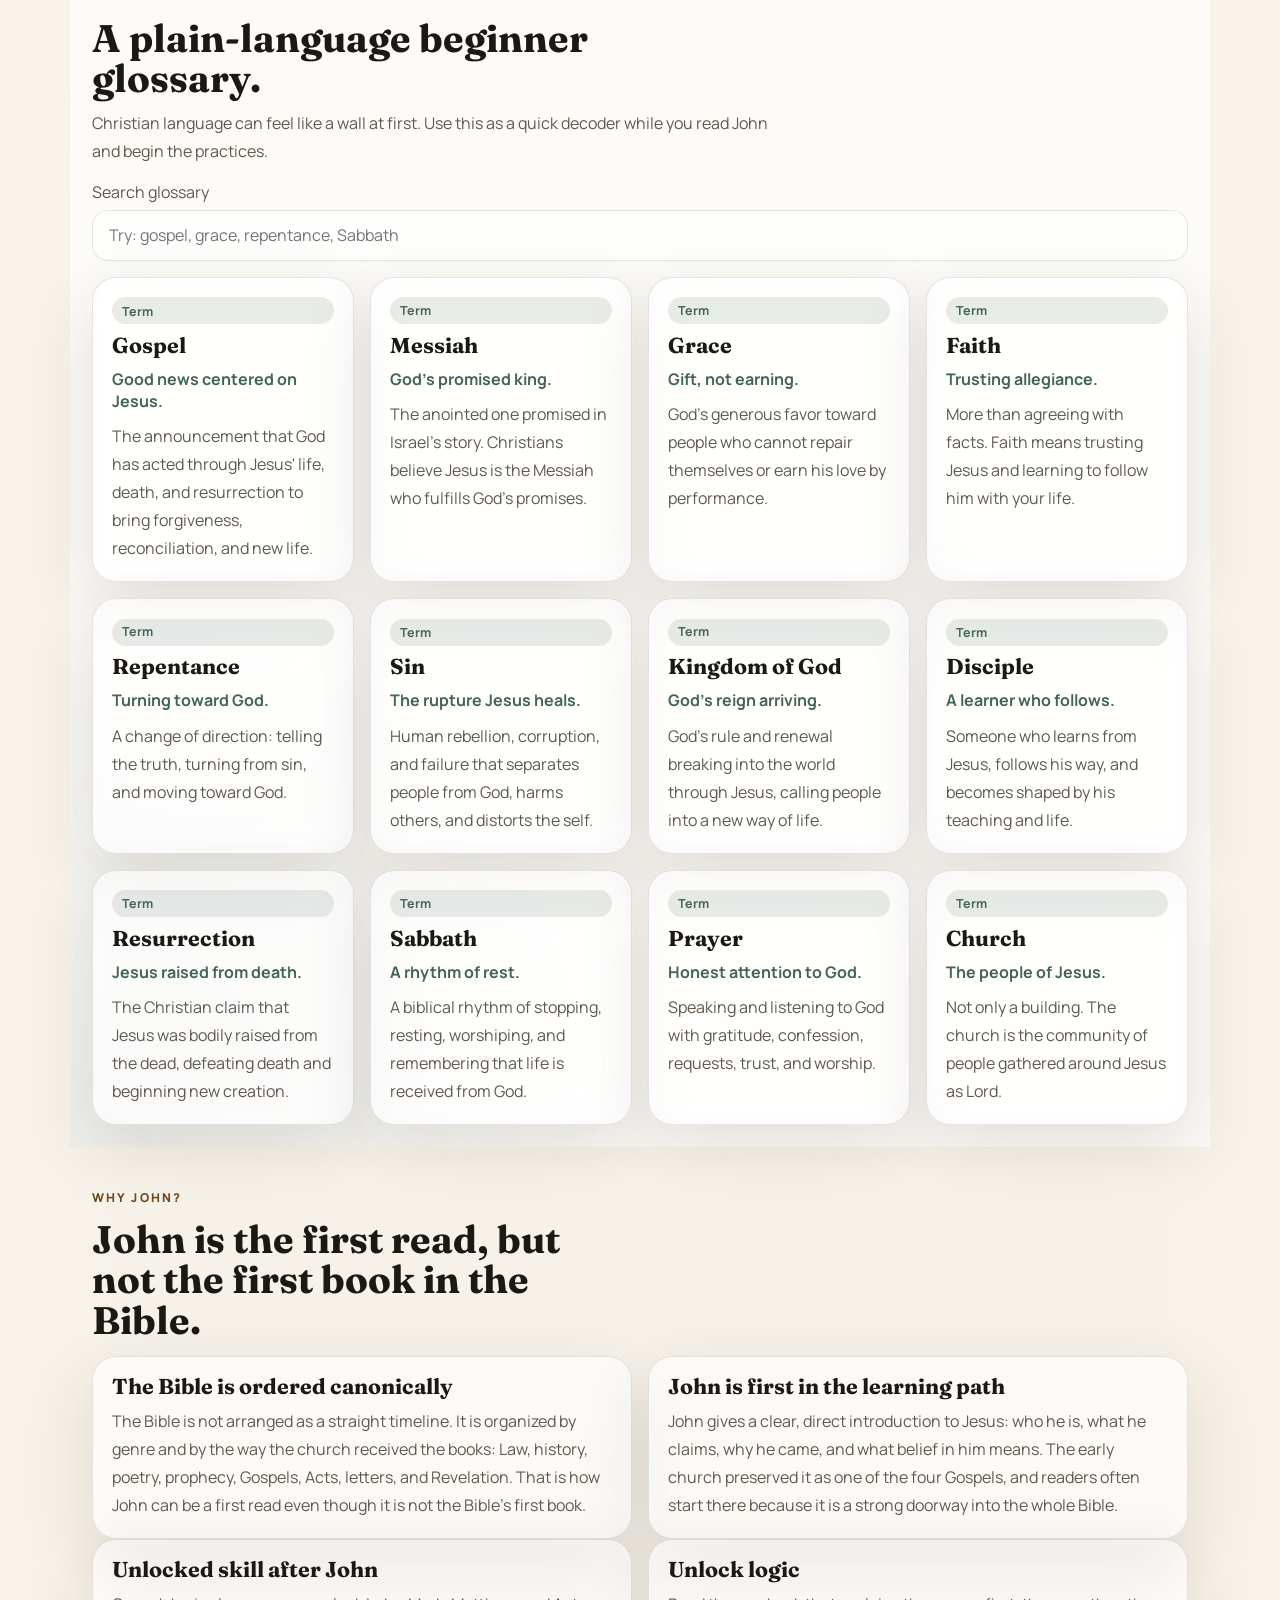
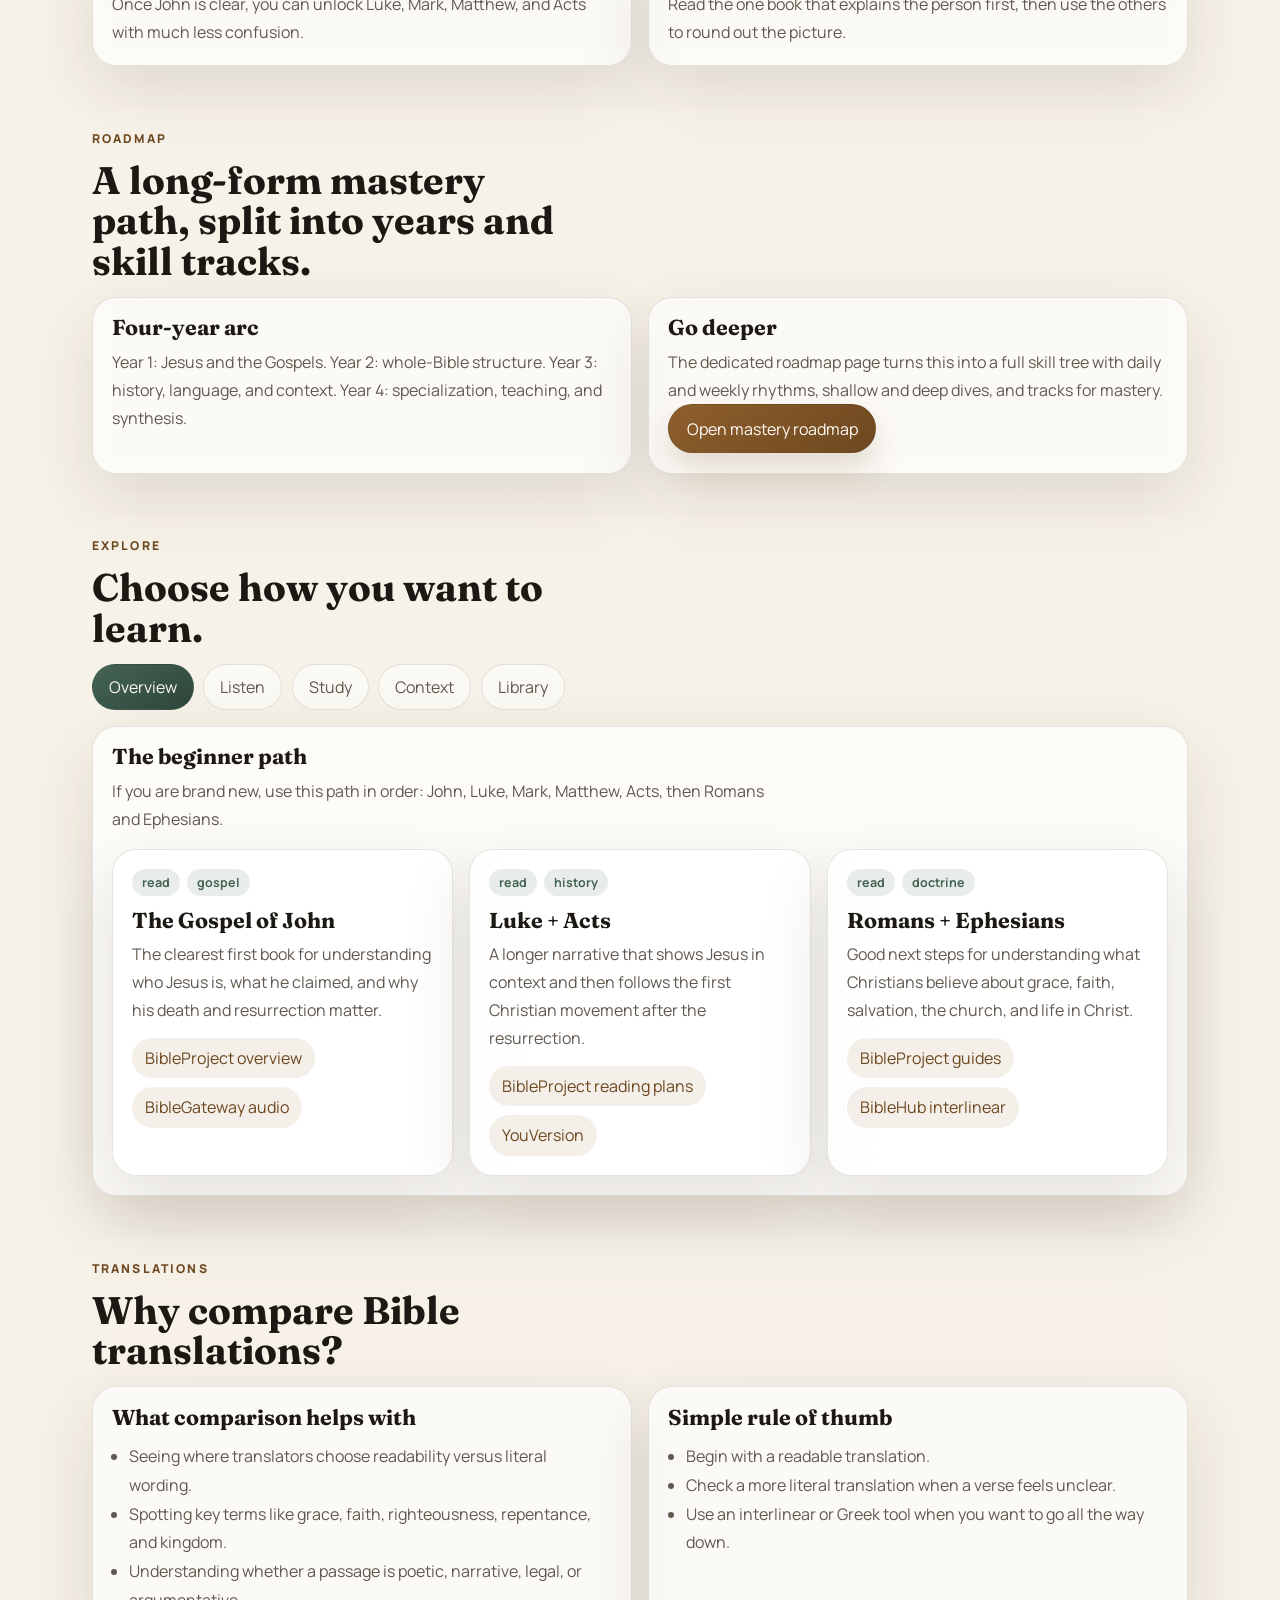
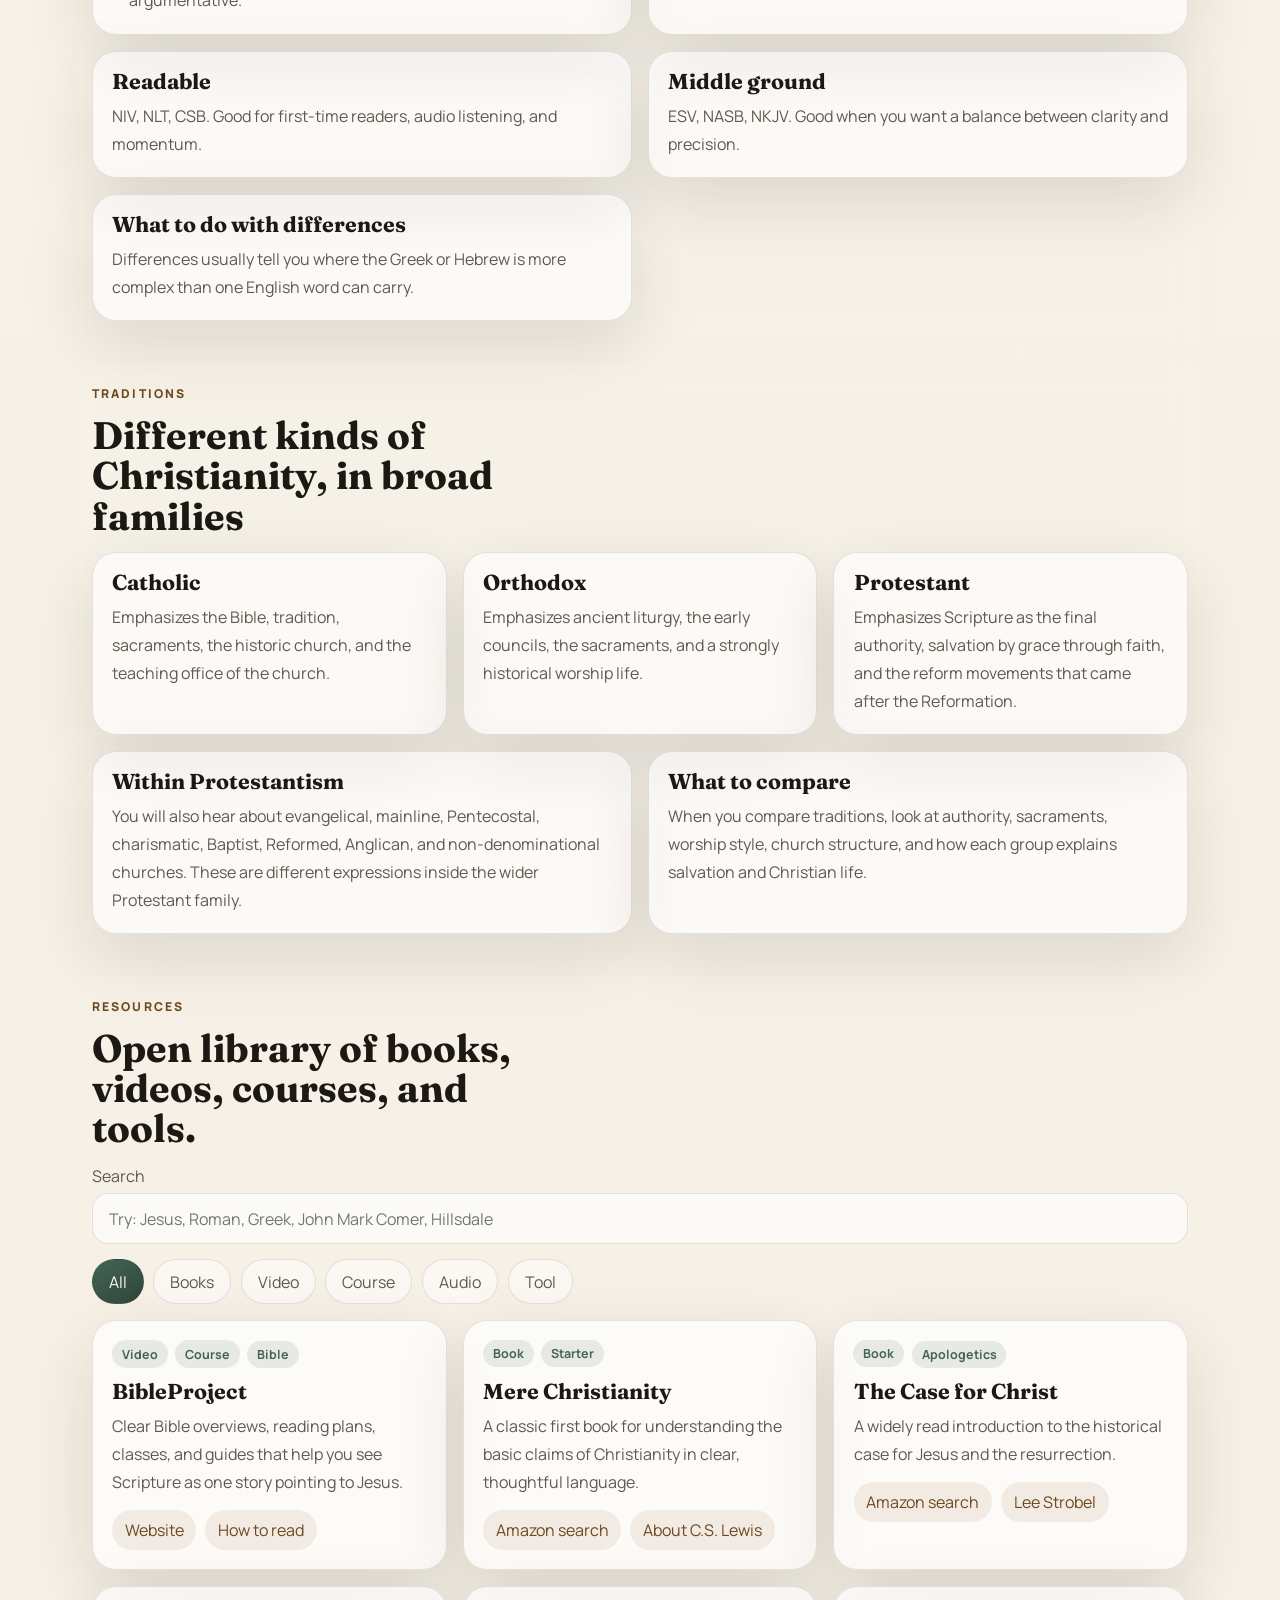
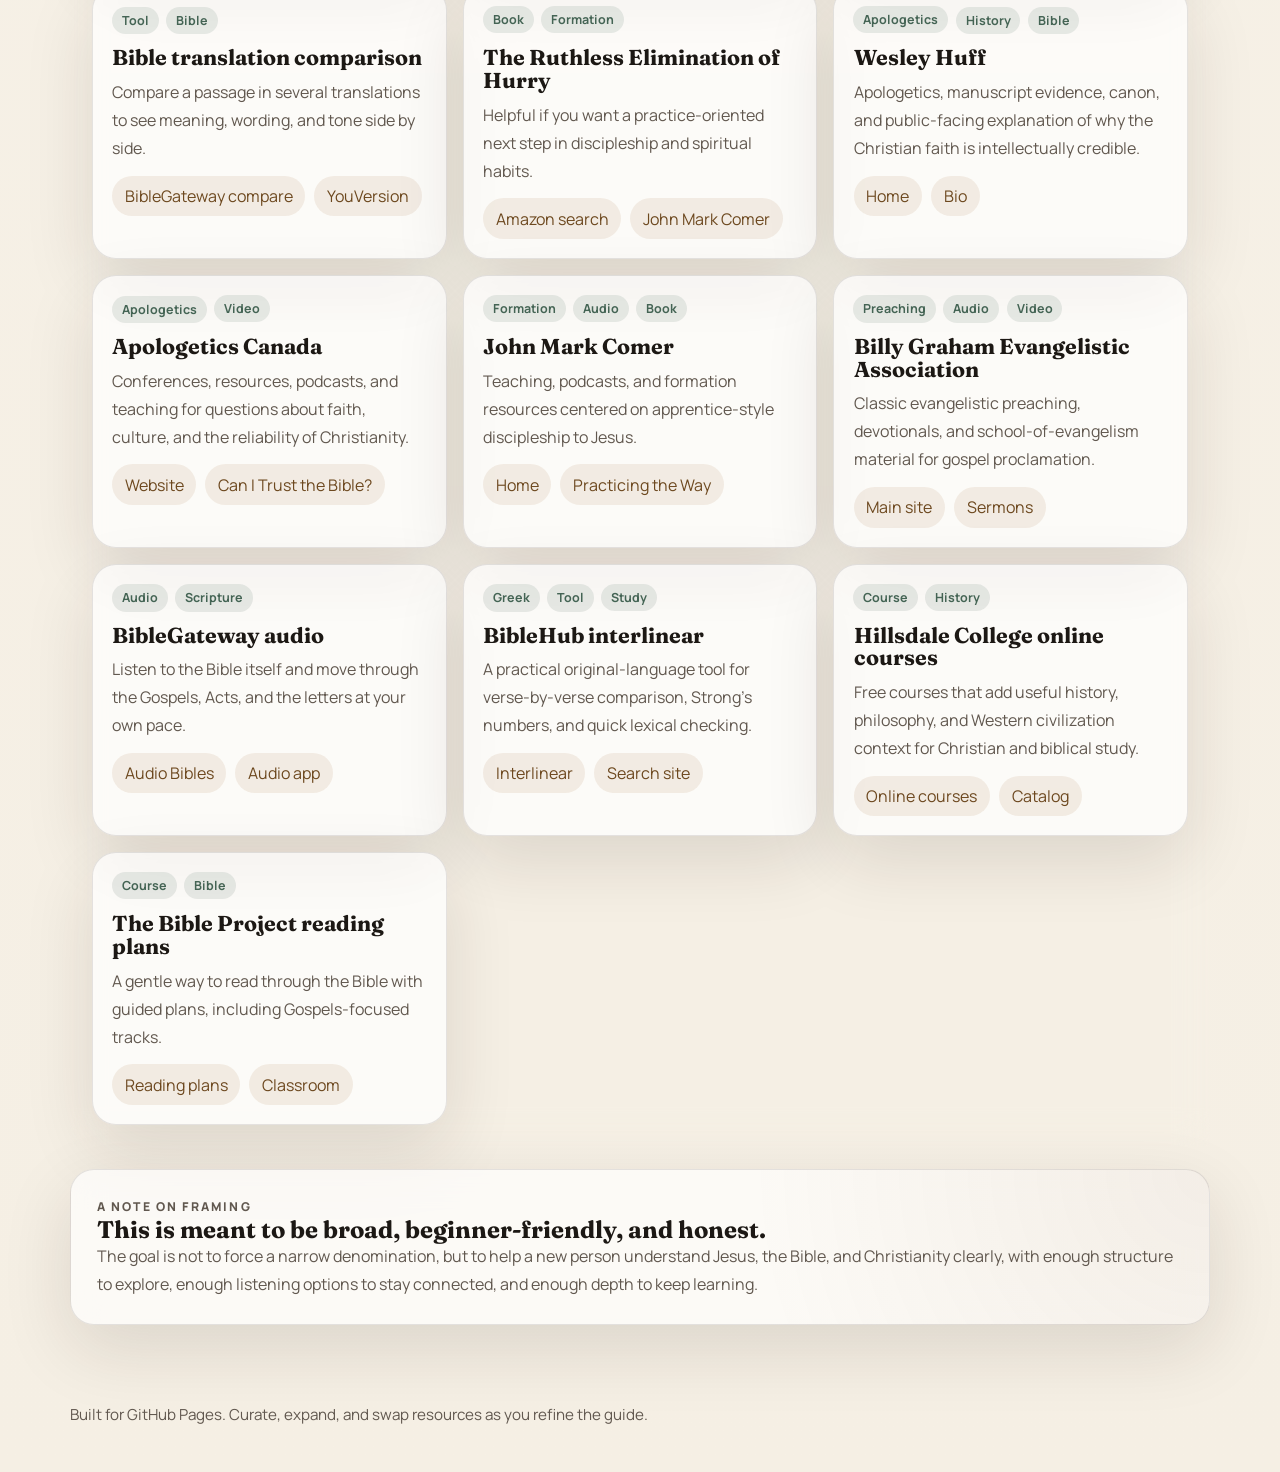
==== commit b787270c: "Clarify reference navigation and vocabulary" ====
--- a/index.html
+++ b/index.html
@@ -15,7 +15,7 @@
       href="https://fonts.googleapis.com/css2?family=Fraunces:opsz,wght@9..144,300;9..144,500;9..144,700&family=Manrope:wght@400;500;600;700;800&display=swap"
       rel="stylesheet"
     />
-    <link rel="stylesheet" href="./styles.css?v=20260504-5" />
+    <link rel="stylesheet" href="./styles.css?v=20260504-6" />
   </head>
   <body>
     <div class="backdrop backdrop-a"></div>
@@ -31,11 +31,14 @@
       </a>
       <nav class="topnav" aria-label="Primary">
         <a href="./index.html#start-here">Start Here</a>
-        <a href="./reference.html">Reference</a>
-        <a href="./reference.html#quizzes">Quizzes</a>
+        <a href="./reference.html#vocabulary">Vocabulary</a>
+        <a href="./reference.html#people">People</a>
+        <a href="./reference.html#locations">Locations</a>
+        <a href="./reference.html#timeline">Timeline</a>
         <a href="./roadmap.html">Roadmap</a>
         <a href="./index.html#listen">Listen</a>
         <a href="./index.html#resources">Resources</a>
+        <a href="./reference.html#quizzes">Quizzes</a>
       </nav>
     </header>
 
--- a/styles.css
+++ b/styles.css
@@ -85,7 +85,7 @@
   padding: 0.85rem 1.25rem;
   display: flex;
   justify-content: space-between;
-  align-items: center;
+  align-items: flex-start;
   gap: 1rem;
   position: sticky;
   top: 0;
@@ -101,6 +101,7 @@
   display: inline-flex;
   align-items: center;
   gap: 0.9rem;
+  flex: 0 0 auto;
 }
 
 .brand strong {
@@ -132,17 +133,20 @@
 .topnav {
   display: flex;
   align-items: center;
-  gap: 0.9rem;
+  gap: 0.45rem;
   flex-wrap: wrap;
   justify-content: flex-end;
+  flex: 1 1 auto;
 }
 
 .topnav a {
-  padding: 0.55rem 0.9rem;
+  padding: 0.48rem 0.7rem;
   border-radius: 999px;
   color: var(--muted);
   background: rgba(255, 255, 255, 0.42);
   border: 1px solid transparent;
+  font-size: 0.92rem;
+  white-space: nowrap;
 }
 
 .topnav a:hover {
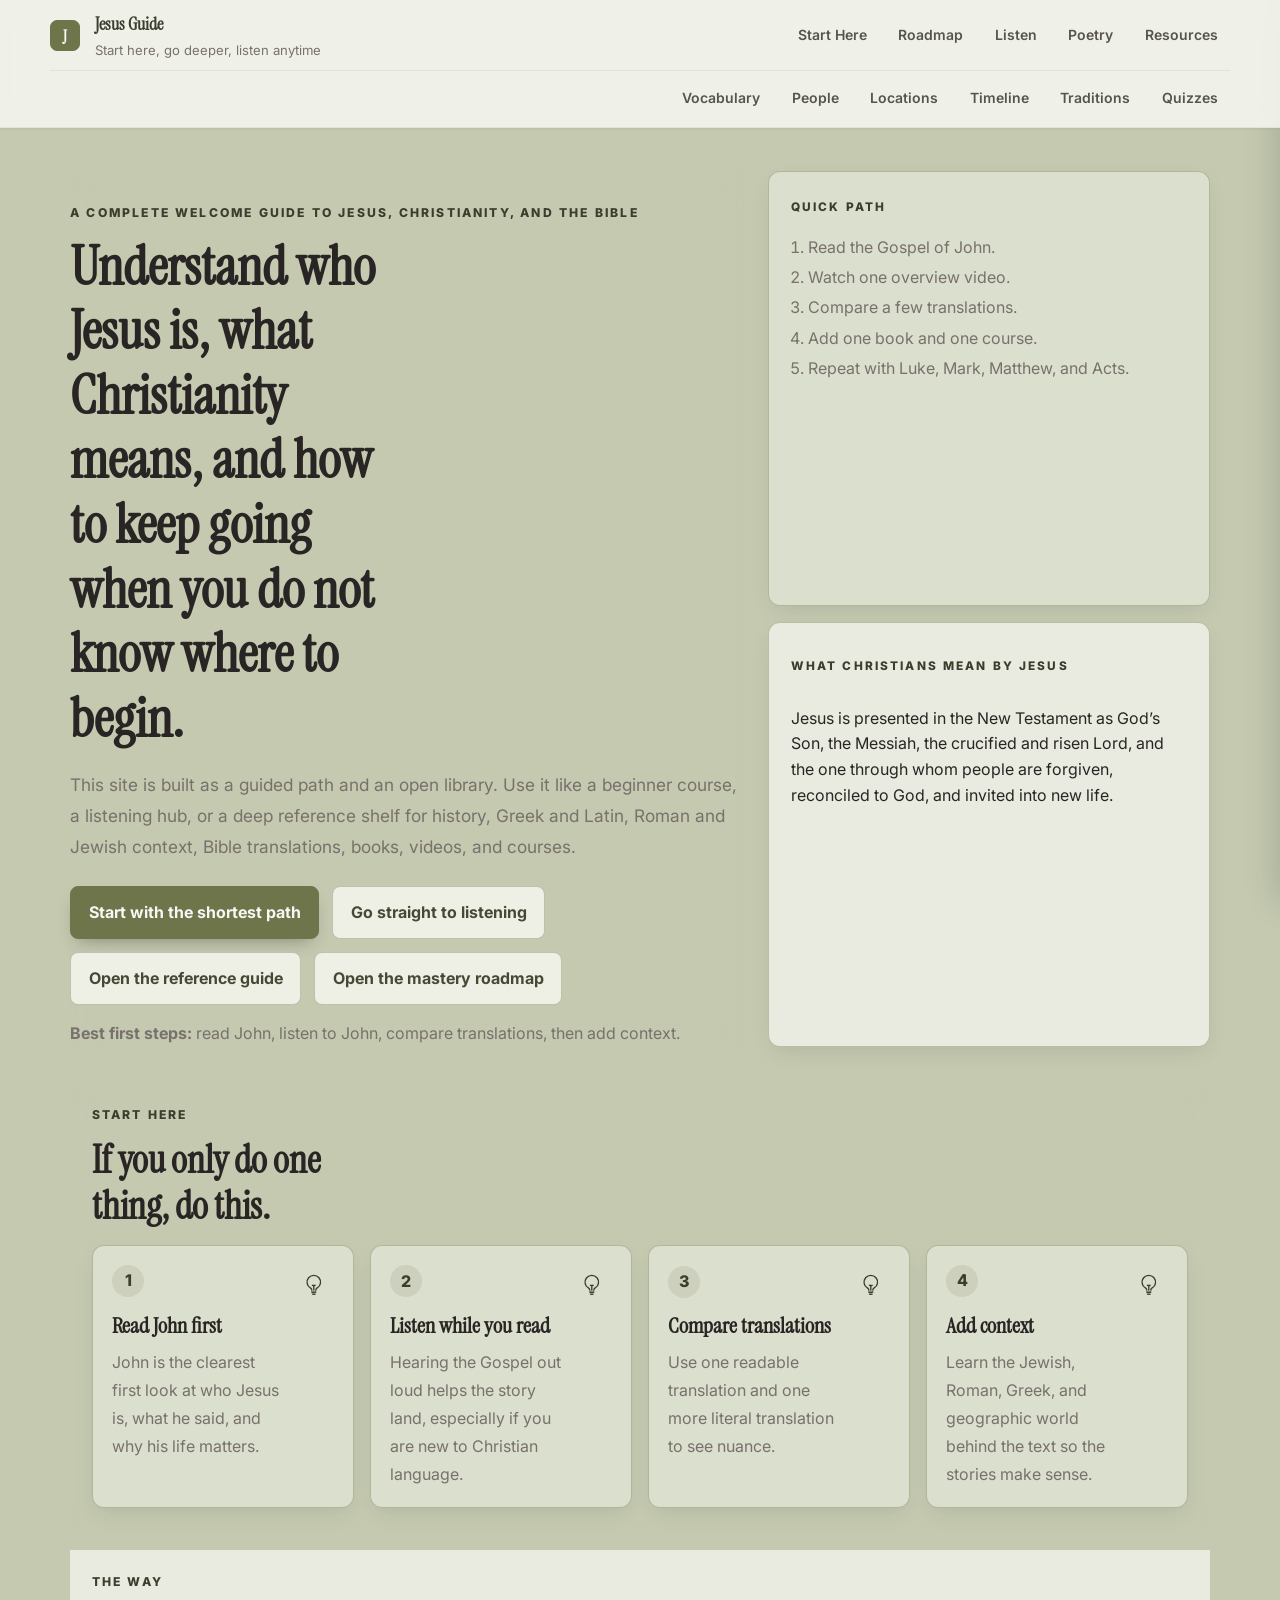
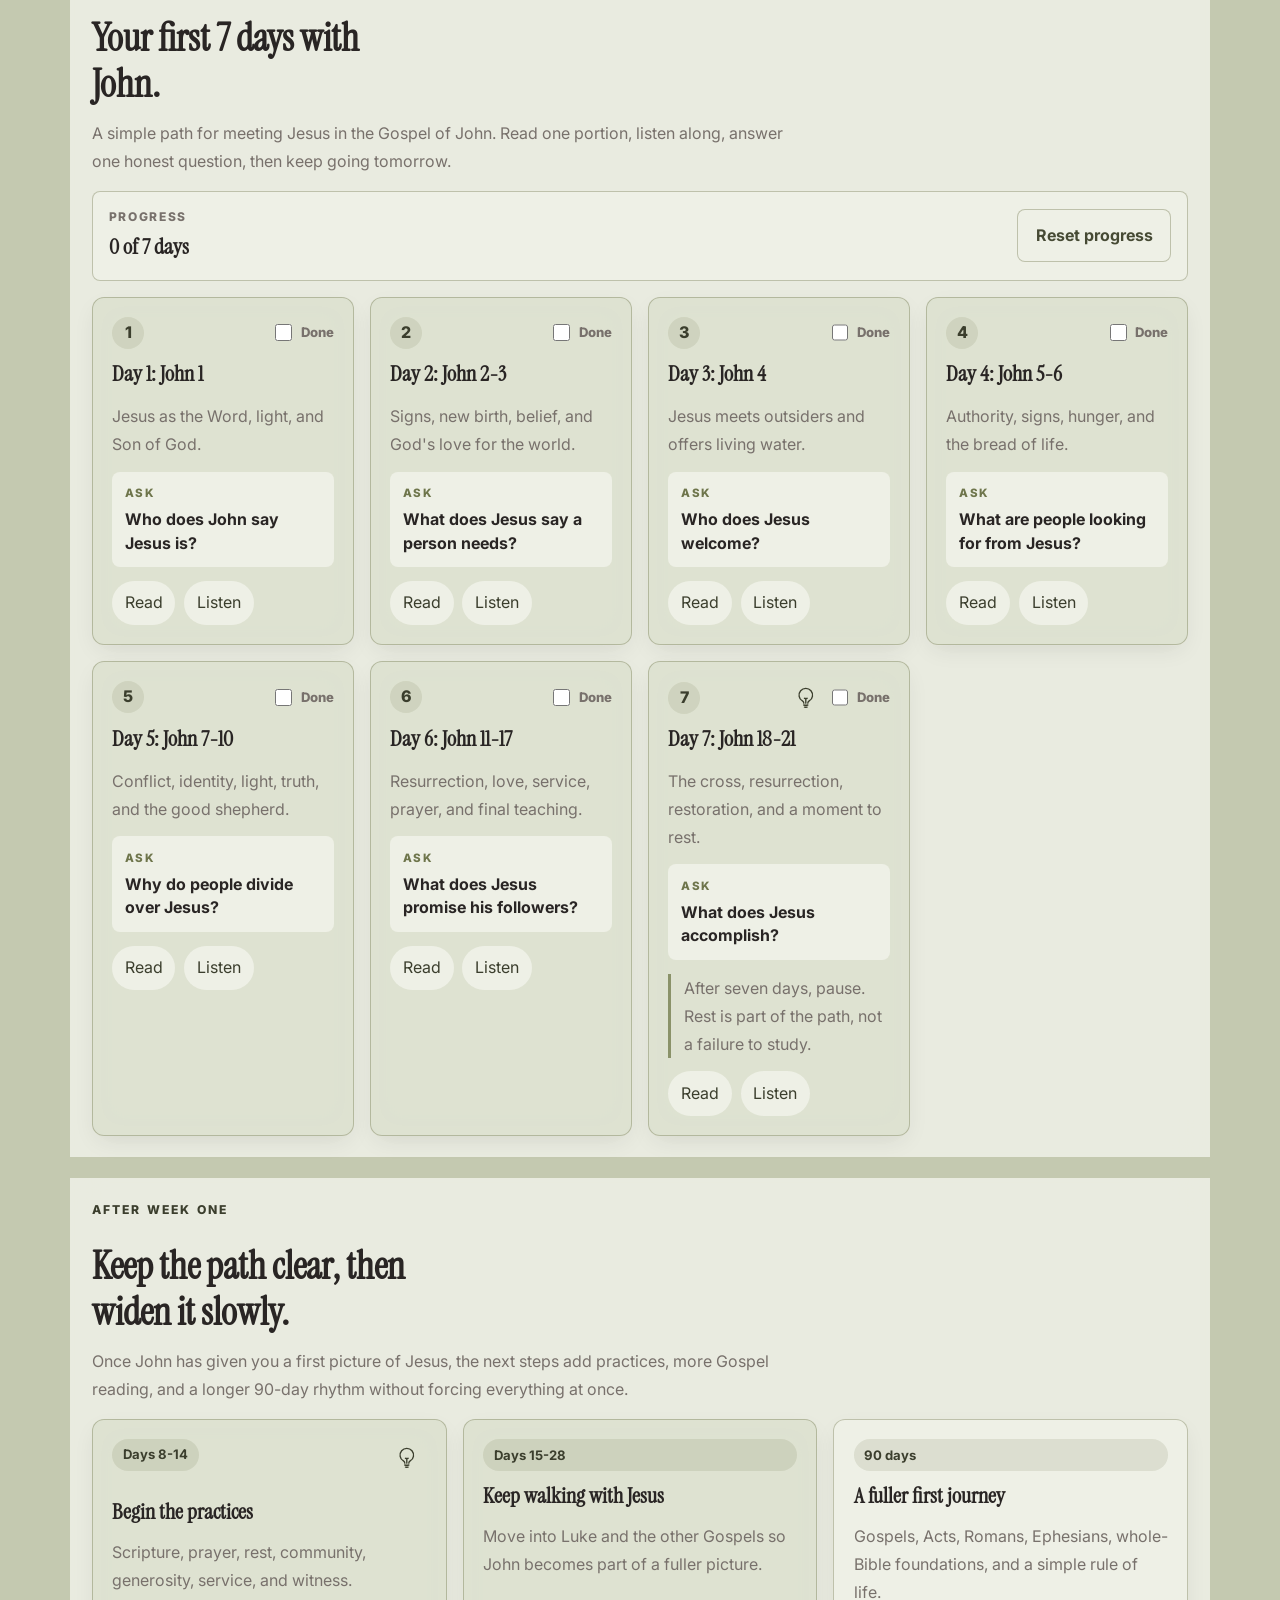
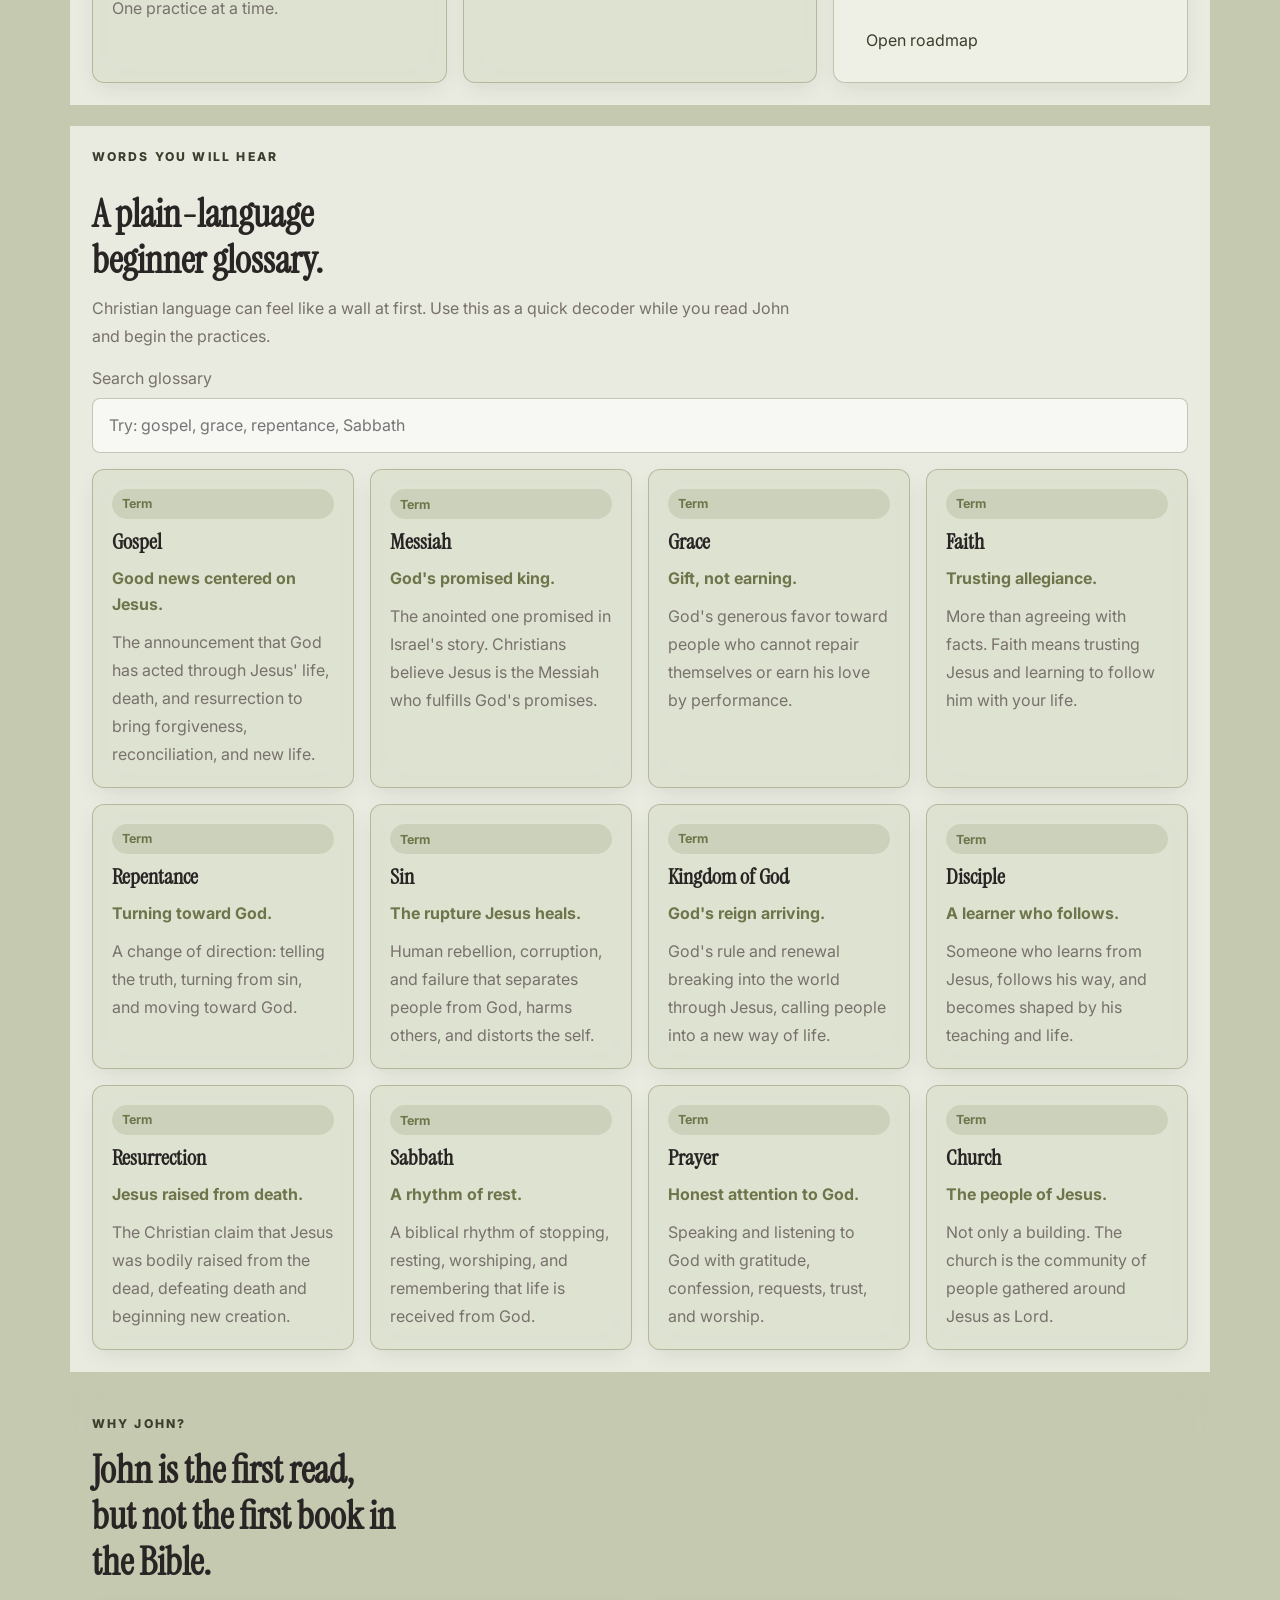
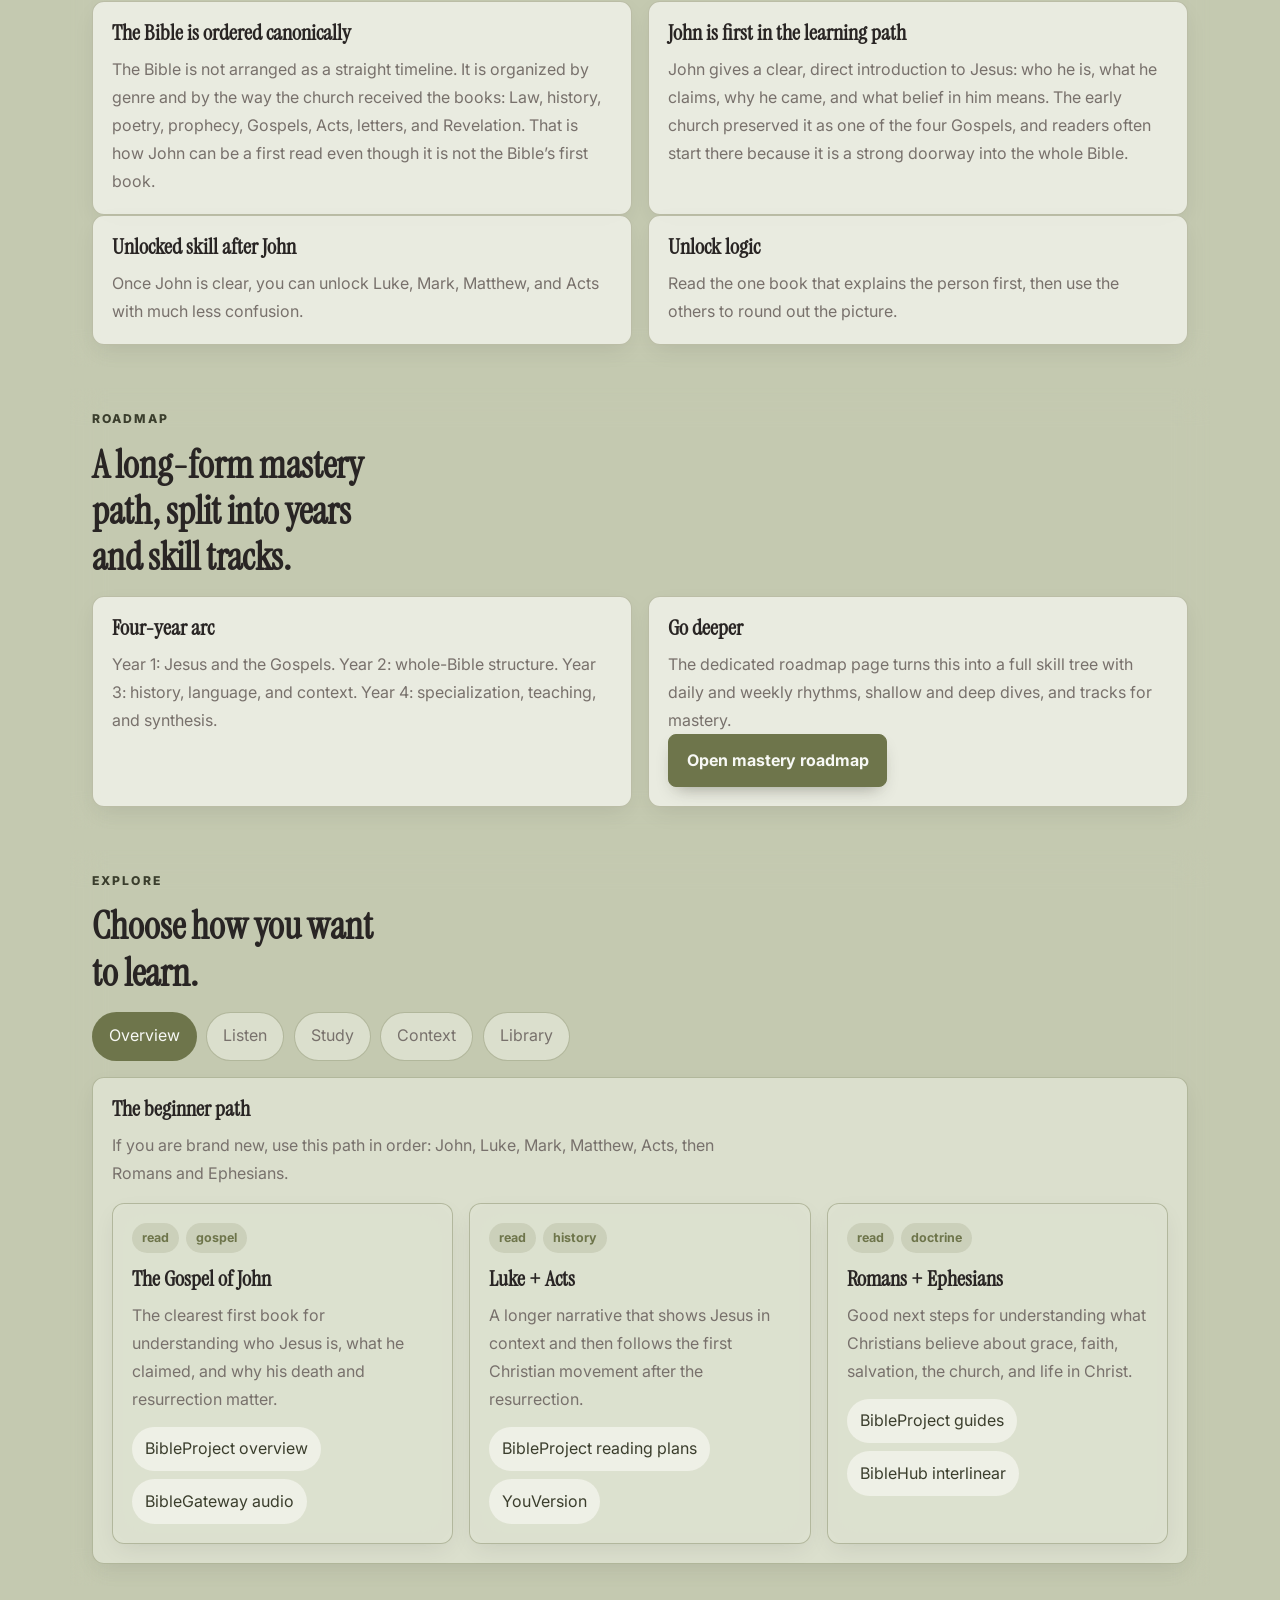
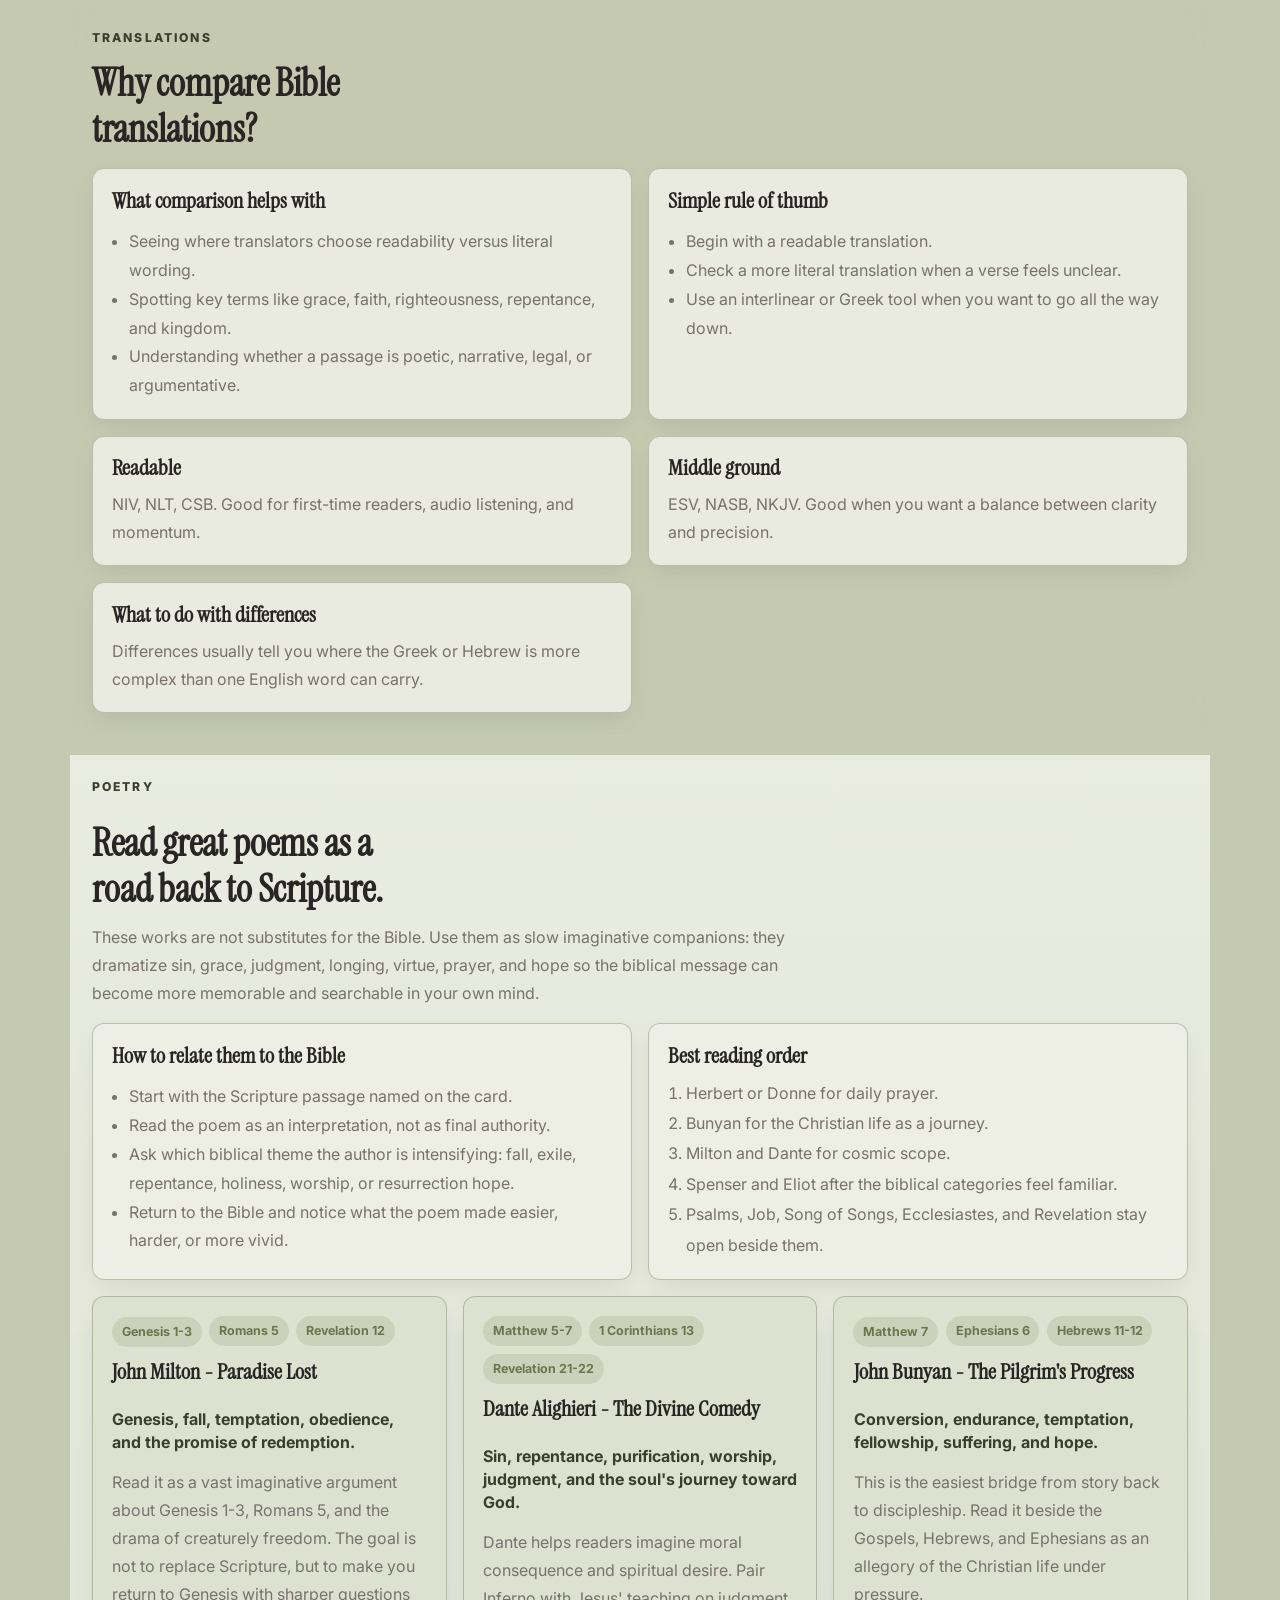
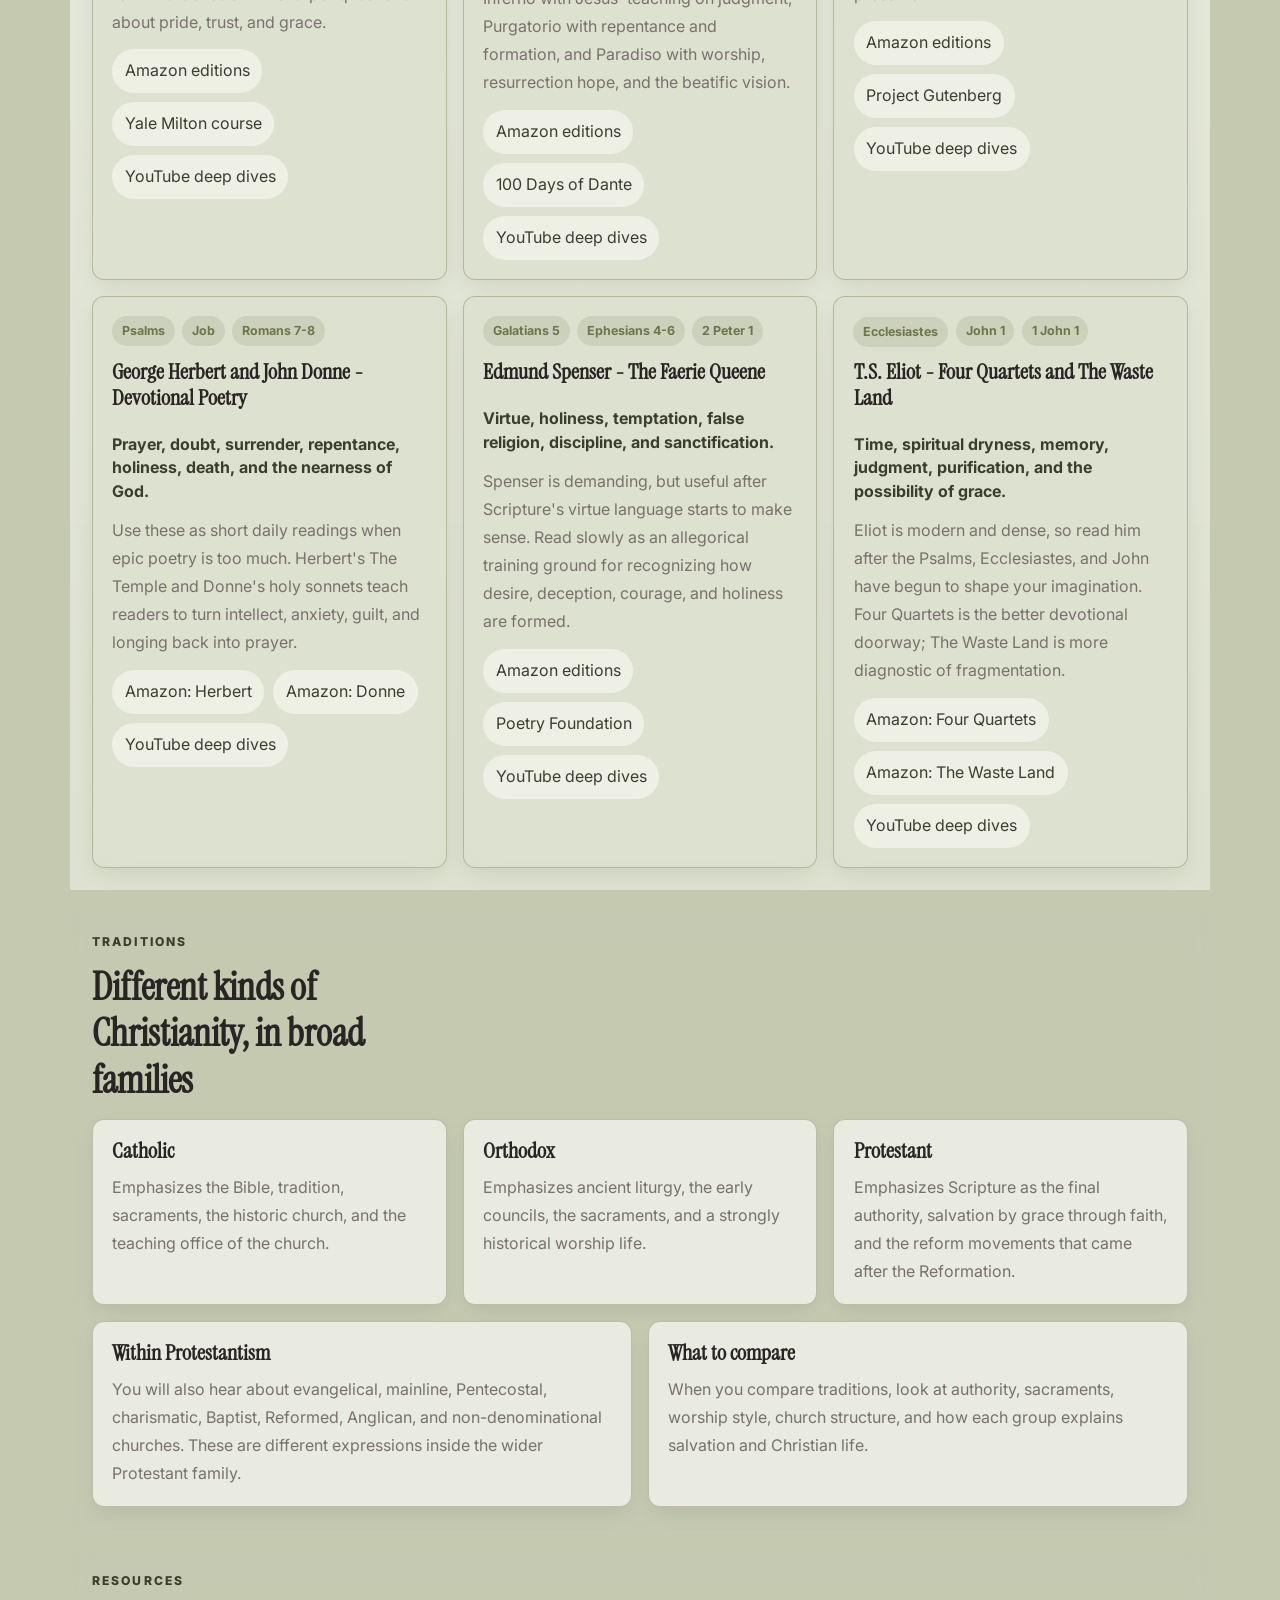
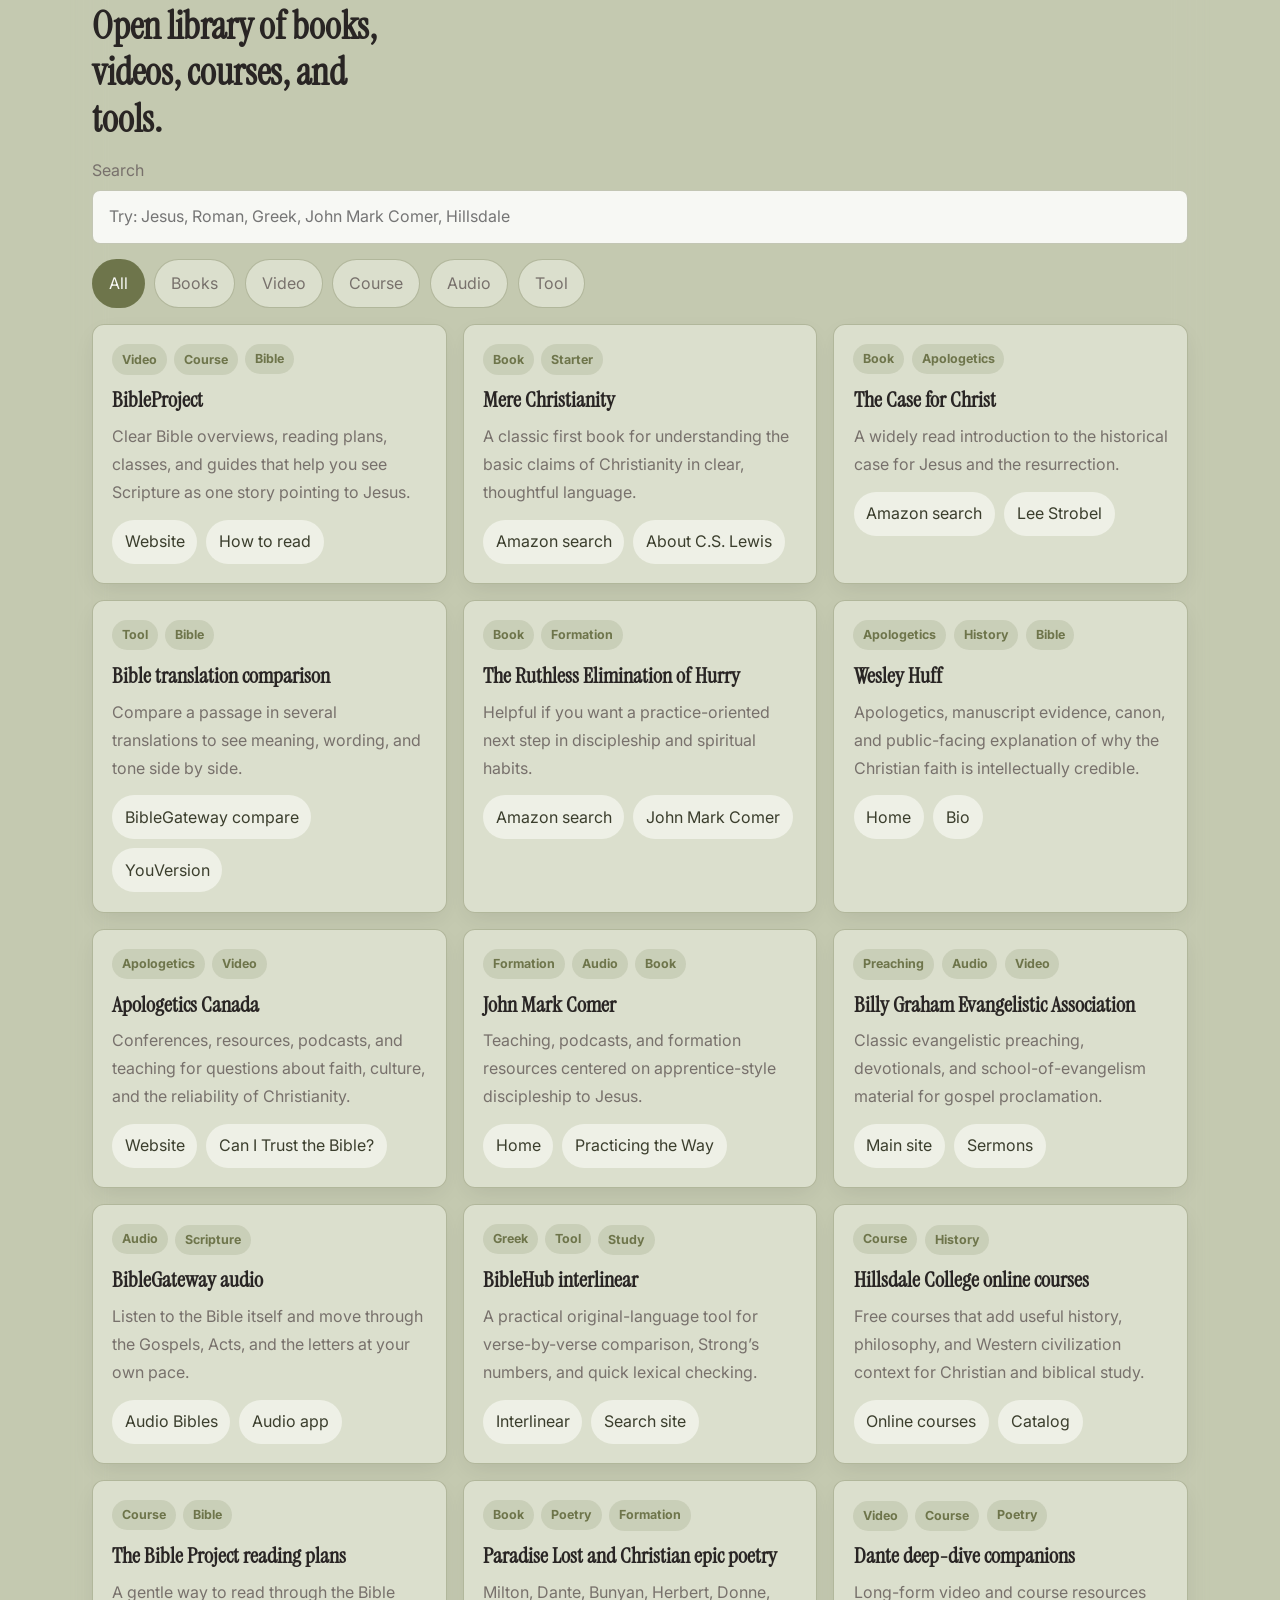
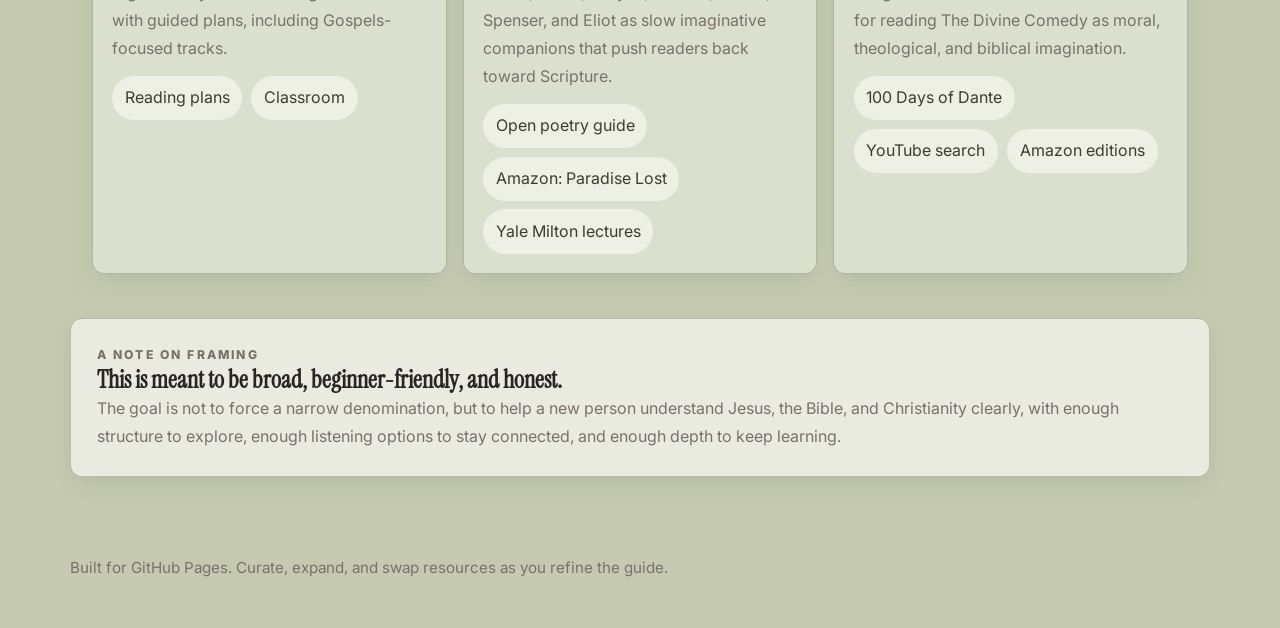
==== commit f669e2d0: "Add poetry reading section" ====
--- a/index.html
+++ b/index.html
@@ -7,37 +7,43 @@
       name="description"
       content="A guided, beginner-friendly Bible and Jesus resource hub with listening paths, study tools, books, courses, and historical context."
     />
-    <meta name="theme-color" content="#f5efe4" />
+    <meta name="theme-color" content="#c4c9b0" />
     <title>Jesus Guide | Bible Study Welcome Guide</title>
     <link rel="preconnect" href="https://fonts.googleapis.com" />
     <link rel="preconnect" href="https://fonts.gstatic.com" crossorigin />
     <link
-      href="https://fonts.googleapis.com/css2?family=Fraunces:opsz,wght@9..144,300;9..144,500;9..144,700&family=Manrope:wght@400;500;600;700;800&display=swap"
+      href="https://fonts.googleapis.com/css2?family=Instrument+Serif:ital@0;1&family=Inter:ital,opsz,wght@0,14..32,400..900;1,14..32,400..900&display=swap"
       rel="stylesheet"
     />
-    <link rel="stylesheet" href="./styles.css?v=20260504-6" />
+    <link rel="stylesheet" href="./styles.css?v=20260509-1" />
   </head>
   <body>
     <div class="backdrop backdrop-a"></div>
     <div class="backdrop backdrop-b"></div>
 
     <header class="topbar">
-      <a class="brand" href="./index.html#top">
-        <span class="brand-mark">J</span>
-        <span>
-          <strong>Jesus Guide</strong>
-          <small>Start here, go deeper, listen anytime</small>
-        </span>
-      </a>
-      <nav class="topnav" aria-label="Primary">
-        <a href="./index.html#start-here">Start Here</a>
+      <div class="topbar-main">
+        <a class="brand" href="./index.html#top">
+          <span class="brand-mark">J</span>
+          <span>
+            <strong>Jesus Guide</strong>
+            <small>Start here, go deeper, listen anytime</small>
+          </span>
+        </a>
+        <nav class="topnav topnav-primary" aria-label="Primary">
+          <a href="./index.html#start-here">Start Here</a>
+          <a href="./roadmap.html">Roadmap</a>
+          <a href="./index.html#listen">Listen</a>
+          <a href="./index.html#poetry">Poetry</a>
+          <a href="./index.html#resources">Resources</a>
+        </nav>
+      </div>
+      <nav class="topnav topnav-reference" aria-label="Reference">
         <a href="./reference.html#vocabulary">Vocabulary</a>
         <a href="./reference.html#people">People</a>
         <a href="./reference.html#locations">Locations</a>
         <a href="./reference.html#timeline">Timeline</a>
-        <a href="./roadmap.html">Roadmap</a>
-        <a href="./index.html#listen">Listen</a>
-        <a href="./index.html#resources">Resources</a>
+        <a href="./reference.html#traditions">Traditions</a>
         <a href="./reference.html#quizzes">Quizzes</a>
       </nav>
     </header>
@@ -420,6 +426,42 @@
         </div>
       </section>
 
+      <section id="poetry" class="section poetry-section">
+        <div class="section-heading section-heading-wide">
+          <p class="eyebrow">Poetry</p>
+          <h2>Read great poems as a road back to Scripture.</h2>
+          <p>
+            These works are not substitutes for the Bible. Use them as slow imaginative companions:
+            they dramatize sin, grace, judgment, longing, virtue, prayer, and hope so the biblical
+            message can become more memorable and searchable in your own mind.
+          </p>
+        </div>
+
+        <div class="split-grid poetry-lens">
+          <article class="card card-quiet">
+            <h3>How to relate them to the Bible</h3>
+            <ul class="bullets">
+              <li>Start with the Scripture passage named on the card.</li>
+              <li>Read the poem as an interpretation, not as final authority.</li>
+              <li>Ask which biblical theme the author is intensifying: fall, exile, repentance, holiness, worship, or resurrection hope.</li>
+              <li>Return to the Bible and notice what the poem made easier, harder, or more vivid.</li>
+            </ul>
+          </article>
+          <article class="card card-quiet">
+            <h3>Best reading order</h3>
+            <ol class="steps">
+              <li>Herbert or Donne for daily prayer.</li>
+              <li>Bunyan for the Christian life as a journey.</li>
+              <li>Milton and Dante for cosmic scope.</li>
+              <li>Spenser and Eliot after the biblical categories feel familiar.</li>
+              <li>Psalms, Job, Song of Songs, Ecclesiastes, and Revelation stay open beside them.</li>
+            </ol>
+          </article>
+        </div>
+
+        <div class="grid grid-3 poetry-grid" id="poetry-grid"></div>
+      </section>
+
       <section id="traditions" class="section">
         <div class="section-heading">
           <p class="eyebrow">Traditions</p>
--- a/styles.css
+++ b/styles.css
@@ -1,21 +1,42 @@
 :root {
   color-scheme: light;
-  --bg: #f5efe4;
-  --bg-elevated: rgba(255, 252, 247, 0.78);
-  --surface: rgba(255, 255, 255, 0.72);
-  --surface-strong: #fffaf2;
-  --text: #1c1814;
-  --muted: #61584f;
-  --line: rgba(28, 24, 20, 0.11);
-  --brand: #8f5f2d;
-  --brand-strong: #6d481f;
-  --brand-soft: rgba(143, 95, 45, 0.12);
-  --accent: #446454;
-  --accent-soft: rgba(68, 100, 84, 0.12);
-  --warm: #a25336;
-  --shadow: 0 24px 70px rgba(40, 28, 18, 0.12);
-  --radius: 24px;
-  --radius-sm: 18px;
+  --olive-50: #f7f8f4;
+  --olive-100: #eef0e6;
+  --olive-200: #dde1d0;
+  --olive-300: #c4c9b0;
+  --olive-400: #a7ae8b;
+  --olive-500: #8a9269;
+  --olive-600: #6e754b;
+  --olive-700: #575d3d;
+  --olive-800: #464a34;
+  --olive-900: #3b3e2d;
+  --olive-950: #1f2117;
+  --stone-50: #fafaf9;
+  --stone-100: #f5f5f4;
+  --stone-200: #e7e5e4;
+  --stone-300: #d6d3d1;
+  --stone-400: #a8a29e;
+  --stone-500: #78716c;
+  --stone-600: #57534e;
+  --stone-700: #44403c;
+  --stone-800: #292524;
+  --stone-900: #1c1917;
+  --bg: var(--olive-300);
+  --bg-elevated: rgba(238, 240, 230, 0.88);
+  --surface: rgba(221, 225, 208, 0.92);
+  --surface-strong: var(--olive-50);
+  --text: var(--stone-800);
+  --muted: var(--stone-500);
+  --line: rgba(110, 117, 75, 0.38);
+  --brand: var(--olive-700);
+  --brand-strong: var(--olive-900);
+  --brand-soft: rgba(110, 117, 75, 0.14);
+  --accent: var(--olive-600);
+  --accent-soft: rgba(110, 117, 75, 0.16);
+  --warm: #b07d2a;
+  --shadow: 0 8px 24px -6px rgba(0, 0, 0, 0.1);
+  --radius: 12px;
+  --radius-sm: 8px;
   --max: 1180px;
 }
 
@@ -29,13 +50,13 @@
 
 body {
   margin: 0;
-  font-family: "Manrope", system-ui, sans-serif;
+  font-family: "Inter", system-ui, sans-serif;
   color: var(--text);
-  background:
-    radial-gradient(circle at top left, rgba(143, 95, 45, 0.1), transparent 28%),
-    radial-gradient(circle at top right, rgba(68, 100, 84, 0.1), transparent 26%),
-    linear-gradient(180deg, #faf6ee 0%, var(--bg) 100%);
+  background: var(--bg);
   min-height: 100vh;
+  line-height: 1.6;
+  -webkit-font-smoothing: antialiased;
+  overflow-x: hidden;
 }
 
 a {
@@ -49,15 +70,7 @@
 }
 
 .backdrop {
-  position: fixed;
-  inset: auto;
-  width: 42rem;
-  height: 42rem;
-  border-radius: 999px;
-  filter: blur(50px);
-  opacity: 0.2;
-  pointer-events: none;
-  z-index: 0;
+  display: none;
 }
 
 .backdrop-a {
@@ -80,21 +93,30 @@
 }
 
 .topbar {
-  max-width: var(--max);
-  margin: 0 auto;
-  padding: 0.85rem 1.25rem;
-  display: flex;
-  justify-content: space-between;
-  align-items: flex-start;
-  gap: 1rem;
+  width: 100%;
+  margin: 0;
+  padding: 0.62rem 1.25rem;
+  display: flex;
+  flex-direction: column;
+  gap: 0.55rem;
   position: sticky;
   top: 0;
   z-index: 20;
-  background: rgba(250, 246, 238, 0.86);
-  border-bottom: 1px solid var(--line);
-  border-radius: 0 0 var(--radius-sm) var(--radius-sm);
-  box-shadow: 0 18px 42px rgba(40, 28, 18, 0.08);
-  backdrop-filter: blur(18px);
+  background: rgba(247, 248, 244, 0.85);
+  border-bottom: 1px solid rgba(221, 225, 208, 0.72);
+  border-radius: 0;
+  box-shadow: 0 1px 3px rgba(0, 0, 0, 0.06);
+  backdrop-filter: blur(12px);
+}
+
+.topbar-main {
+  width: 100%;
+  max-width: var(--max);
+  margin: 0 auto;
+  display: flex;
+  justify-content: space-between;
+  align-items: center;
+  gap: 1rem;
 }
 
 .brand {
@@ -107,7 +129,10 @@
 .brand strong {
   display: block;
   font-weight: 800;
-  letter-spacing: 0.02em;
+  letter-spacing: 0;
+  font-family: "Instrument Serif", serif;
+  font-size: 1.12rem;
+  color: var(--olive-900);
 }
 
 .brand small {
@@ -118,15 +143,16 @@
 }
 
 .brand-mark {
-  width: 2.6rem;
-  height: 2.6rem;
-  border-radius: 16px;
+  width: 1.9rem;
+  height: 1.9rem;
+  border-radius: 7px;
   display: grid;
   place-items: center;
-  background: linear-gradient(145deg, rgba(143, 95, 45, 0.18), rgba(68, 100, 84, 0.15));
-  border: 1px solid var(--line);
-  box-shadow: var(--shadow);
-  font-family: "Fraunces", serif;
+  background: var(--olive-600);
+  color: var(--olive-50);
+  border: 1px solid var(--olive-600);
+  box-shadow: none;
+  font-family: "Instrument Serif", serif;
   font-weight: 700;
 }
 
@@ -139,20 +165,31 @@
   flex: 1 1 auto;
 }
 
+.topnav-reference {
+  width: 100%;
+  max-width: var(--max);
+  margin: 0 auto;
+  justify-content: flex-end;
+  padding-top: 0.55rem;
+  border-top: 1px solid rgba(221, 225, 208, 0.9);
+}
+
 .topnav a {
-  padding: 0.48rem 0.7rem;
-  border-radius: 999px;
-  color: var(--muted);
-  background: rgba(255, 255, 255, 0.42);
+  padding: 0.4rem 0.7rem;
+  border-radius: 6px;
+  color: var(--stone-600);
+  background: transparent;
   border: 1px solid transparent;
-  font-size: 0.92rem;
+  font-size: 0.875rem;
+  font-weight: 600;
   white-space: nowrap;
+  transition: background 150ms ease, color 150ms ease;
 }
 
 .topnav a:hover {
-  color: var(--text);
-  border-color: var(--line);
-  background: rgba(255, 255, 255, 0.74);
+  color: var(--olive-800);
+  border-color: transparent;
+  background: var(--olive-100);
 }
 
 .shell {
@@ -166,7 +203,7 @@
   grid-template-columns: 1.45fr 0.95fr;
   gap: 1.5rem;
   align-items: stretch;
-  padding: 2.2rem 0 1rem;
+  padding: 1.7rem 0 1rem;
 }
 
 .hero-copy,
@@ -195,16 +232,17 @@
 
 h1,
 h2,
-h3 {
+h3,
+h4 {
   margin: 0;
-  line-height: 1.05;
-  font-family: "Fraunces", serif;
+  line-height: 1.2;
+  font-family: "Instrument Serif", serif;
 }
 
 h1 {
-  font-size: clamp(2.8rem, 5vw, 5.4rem);
-  max-width: 11ch;
-  letter-spacing: -0.03em;
+  font-size: clamp(2.45rem, 4.2vw, 4.35rem);
+  max-width: 13ch;
+  letter-spacing: 0;
 }
 
 .lede {
@@ -228,9 +266,10 @@
   justify-content: center;
   min-height: 2.9rem;
   padding: 0.8rem 1.1rem;
-  border-radius: 999px;
+  border-radius: var(--radius-sm);
   border: 1px solid var(--line);
   transition: transform 150ms ease, box-shadow 150ms ease, background 150ms ease;
+  font-weight: 700;
 }
 
 .button:hover,
@@ -241,13 +280,15 @@
 }
 
 .button-primary {
-  background: linear-gradient(145deg, var(--brand), var(--brand-strong));
-  color: #fffaf5;
-  box-shadow: 0 16px 30px rgba(109, 72, 31, 0.18);
+  background: var(--olive-600);
+  color: var(--olive-50);
+  border-color: var(--olive-600);
+  box-shadow: 0 8px 18px -8px rgba(31, 33, 23, 0.42);
 }
 
 .button-secondary {
-  background: rgba(255, 255, 255, 0.55);
+  background: var(--olive-100);
+  color: var(--olive-800);
 }
 
 .hero-note {
@@ -276,13 +317,11 @@
 }
 
 .panel-card-glow {
-  background:
-    radial-gradient(circle at top right, rgba(143, 95, 45, 0.14), transparent 42%),
-    linear-gradient(180deg, rgba(255, 255, 255, 0.82), rgba(255, 255, 255, 0.6));
+  background: var(--surface);
 }
 
 .panel-card-subtle {
-  background: rgba(255, 255, 255, 0.58);
+  background: var(--bg-elevated);
 }
 
 .panel-kicker {
@@ -403,14 +442,14 @@
   display: inline-grid;
   place-items: center;
   color: var(--brand-strong);
-  background: rgba(255, 255, 255, 0.66);
+  background: var(--olive-100);
   cursor: pointer;
   transition: transform 150ms ease, box-shadow 150ms ease, background 150ms ease;
 }
 
 .icon-button:hover {
-  background: rgba(143, 95, 45, 0.12);
-  box-shadow: 0 12px 24px rgba(40, 28, 18, 0.12);
+  background: var(--olive-50);
+  box-shadow: var(--shadow);
 }
 
 .icon-button:focus-visible,
@@ -450,14 +489,12 @@
 }
 
 .resource-panel-trigger:hover {
-  background: rgba(143, 95, 45, 0.1);
+  background: var(--olive-100);
   box-shadow: none;
 }
 
 .first-path-section {
-  background:
-    radial-gradient(circle at top left, rgba(68, 100, 84, 0.1), transparent 34%),
-    rgba(255, 255, 255, 0.66);
+  background: var(--bg-elevated);
 }
 
 .path-summary {
@@ -468,7 +505,7 @@
   padding: 0.95rem 1rem;
   border: 1px solid var(--line);
   border-radius: var(--radius-sm);
-  background: rgba(255, 250, 242, 0.75);
+  background: var(--olive-100);
   margin-bottom: 1rem;
 }
 
@@ -483,7 +520,7 @@
 }
 
 .path-summary strong {
-  font-family: "Fraunces", serif;
+  font-family: "Instrument Serif", serif;
   font-size: 1.35rem;
 }
 
@@ -499,15 +536,12 @@
   gap: 0.85rem;
   align-content: start;
   min-height: 100%;
-  background:
-    linear-gradient(180deg, rgba(255, 255, 255, 0.78), rgba(255, 255, 255, 0.58));
+  background: var(--surface);
 }
 
 .path-card.is-complete {
-  border-color: rgba(68, 100, 84, 0.34);
-  background:
-    radial-gradient(circle at top right, rgba(68, 100, 84, 0.12), transparent 42%),
-    rgba(247, 253, 249, 0.82);
+  border-color: var(--olive-600);
+  background: var(--olive-100);
 }
 
 .path-card-head {
@@ -556,7 +590,7 @@
 }
 
 .path-lightbulb:hover {
-  background: rgba(143, 95, 45, 0.1);
+  background: var(--olive-100);
   box-shadow: none;
 }
 
@@ -564,8 +598,8 @@
   display: grid;
   gap: 0.35rem;
   padding: 0.8rem;
-  border-radius: 16px;
-  background: rgba(68, 100, 84, 0.08);
+  border-radius: var(--radius-sm);
+  background: var(--olive-100);
 }
 
 .path-question span {
@@ -582,13 +616,11 @@
 
 .path-note {
   padding-left: 0.8rem;
-  border-left: 3px solid rgba(143, 95, 45, 0.32);
+  border-left: 3px solid var(--olive-500);
 }
 
 .next-path-section {
-  background:
-    radial-gradient(circle at top right, rgba(143, 95, 45, 0.09), transparent 36%),
-    rgba(255, 255, 255, 0.62);
+  background: var(--bg-elevated);
 }
 
 .next-path-grid {
@@ -608,15 +640,11 @@
 }
 
 .next-path-card-feature {
-  background:
-    radial-gradient(circle at top right, rgba(68, 100, 84, 0.12), transparent 42%),
-    rgba(255, 255, 255, 0.74);
+  background: var(--olive-100);
 }
 
 .glossary-section {
-  background:
-    radial-gradient(circle at bottom left, rgba(68, 100, 84, 0.08), transparent 34%),
-    rgba(255, 255, 255, 0.62);
+  background: var(--bg-elevated);
 }
 
 .glossary-search {
@@ -633,7 +661,7 @@
   display: grid;
   gap: 0.65rem;
   align-content: start;
-  background: rgba(255, 255, 255, 0.66);
+  background: var(--surface);
 }
 
 .glossary-card h3 {
@@ -672,14 +700,14 @@
   border: 0;
   border-radius: 999px;
   padding: 0.4rem 0.65rem;
-  background: rgba(255, 255, 255, 0.7);
+  background: var(--olive-100);
   color: var(--accent);
   font-weight: 800;
   cursor: pointer;
 }
 
 .glossary-link:hover {
-  background: rgba(255, 255, 255, 0.92);
+  background: var(--olive-50);
 }
 
 .timeline {
@@ -700,8 +728,8 @@
   width: 0.8rem;
   height: 0.8rem;
   border-radius: 999px;
-  background: linear-gradient(145deg, var(--brand), var(--accent));
-  box-shadow: 0 0 0 8px rgba(143, 95, 45, 0.08);
+  background: var(--olive-600);
+  box-shadow: 0 0 0 6px rgba(110, 117, 75, 0.14);
 }
 
 .roadmap-teaser {
@@ -724,7 +752,7 @@
 .tab,
 .chip {
   border: 1px solid var(--line);
-  background: rgba(255, 255, 255, 0.52);
+  background: var(--surface);
   color: var(--muted);
   border-radius: 999px;
   padding: 0.68rem 1rem;
@@ -733,8 +761,8 @@
 
 .tab.is-active,
 .chip.is-active {
-  background: linear-gradient(145deg, var(--accent), #2f463a);
-  color: #fbf9f4;
+  background: var(--olive-600);
+  color: var(--olive-50);
   border-color: transparent;
 }
 
@@ -757,7 +785,7 @@
 }
 
 .card-quiet {
-  background: rgba(255, 255, 255, 0.62);
+  background: var(--bg-elevated);
 }
 
 .bullets {
@@ -789,22 +817,47 @@
 .search input {
   width: 100%;
   min-height: 3rem;
-  border-radius: 16px;
-  border: 1px solid var(--line);
-  background: rgba(255, 255, 255, 0.66);
+  border-radius: var(--radius-sm);
+  border: 1px solid var(--line);
+  background: var(--olive-50);
   padding: 0.85rem 1rem;
   color: var(--text);
 }
 
 .search input:focus {
-  outline: 2px solid rgba(143, 95, 45, 0.22);
-  border-color: rgba(143, 95, 45, 0.35);
+  outline: 2px solid rgba(138, 146, 105, 0.35);
+  border-color: var(--olive-500);
 }
 
 .resource-card {
   display: grid;
   gap: 0.85rem;
   align-content: start;
+}
+
+.poetry-section {
+  background:
+    linear-gradient(180deg, rgba(247, 248, 244, 0.5), rgba(221, 225, 208, 0.72)),
+    var(--surface);
+}
+
+.poetry-lens {
+  margin-bottom: 1rem;
+}
+
+.poetry-grid {
+  align-items: stretch;
+}
+
+.poetry-card {
+  display: grid;
+  gap: 0.85rem;
+  align-content: start;
+}
+
+.poetry-card strong {
+  color: var(--olive-900);
+  line-height: 1.45;
 }
 
 .resource-meta {
@@ -837,12 +890,12 @@
   gap: 0.35rem;
   padding: 0.58rem 0.8rem;
   border-radius: 999px;
-  background: rgba(143, 95, 45, 0.1);
+  background: var(--olive-100);
   color: var(--brand-strong);
 }
 
 .link:hover {
-  background: rgba(143, 95, 45, 0.16);
+  background: var(--olive-50);
 }
 
 .callout {
@@ -850,9 +903,7 @@
   grid-template-columns: 1fr;
   padding: 1.6rem;
   margin-top: 1.4rem;
-  background:
-    radial-gradient(circle at top right, rgba(143, 95, 45, 0.08), transparent 40%),
-    rgba(255, 255, 255, 0.66);
+  background: var(--bg-elevated);
 }
 
 .roadmap-shell {
@@ -867,7 +918,7 @@
   display: grid;
   grid-template-columns: 1.2fr 0.8fr;
   gap: 1rem;
-  padding: 2.2rem 0 1rem;
+  padding: 1.7rem 0 1rem;
 }
 
 .roadmap-panel {
@@ -903,7 +954,7 @@
   padding: 1.15rem;
   border-radius: var(--radius);
   border: 1px solid var(--line);
-  background: rgba(255, 255, 255, 0.65);
+  background: var(--surface);
   box-shadow: var(--shadow);
 }
 
@@ -939,11 +990,9 @@
 .tree-node {
   position: relative;
   padding: 1rem 1rem 1rem 1.25rem;
-  border-radius: 20px;
-  border: 1px solid var(--line);
-  background:
-    linear-gradient(90deg, rgba(143, 95, 45, 0.06), transparent 32%),
-    rgba(255, 255, 255, 0.82);
+  border-radius: var(--radius);
+  border: 1px solid var(--line);
+  background: var(--olive-100);
 }
 
 .tree-node::before {
@@ -953,7 +1002,7 @@
   top: 1.1rem;
   bottom: 1.1rem;
   width: 2px;
-  background: linear-gradient(180deg, var(--brand), transparent);
+  background: linear-gradient(180deg, var(--olive-600), transparent);
 }
 
 .tree-node::after {
@@ -965,7 +1014,7 @@
   height: 0.45rem;
   border-radius: 999px;
   background: var(--accent);
-  box-shadow: 0 0 0 6px rgba(68, 100, 84, 0.08);
+  box-shadow: 0 0 0 6px rgba(110, 117, 75, 0.14);
 }
 
 .node-top {
@@ -978,7 +1027,7 @@
 
 .node-top h4 {
   margin: 0;
-  font-family: "Fraunces", serif;
+  font-family: "Instrument Serif", serif;
   font-size: 1.2rem;
 }
 
@@ -1007,7 +1056,7 @@
   align-items: center;
   padding: 0.34rem 0.6rem;
   border-radius: 999px;
-  background: rgba(68, 100, 84, 0.1);
+  background: var(--accent-soft);
   color: var(--accent);
   font-size: 0.8rem;
   font-weight: 700;
@@ -1069,15 +1118,15 @@
 
 .specialization-toggle button {
   border: 1px solid var(--line);
-  background: rgba(255, 255, 255, 0.6);
+  background: var(--surface);
   border-radius: 999px;
   padding: 0.6rem 0.95rem;
   cursor: pointer;
 }
 
 .specialization-toggle button.is-active {
-  background: linear-gradient(145deg, var(--accent), #2f463a);
-  color: #fbf9f4;
+  background: var(--olive-600);
+  color: var(--olive-50);
   border-color: transparent;
 }
 
@@ -1101,7 +1150,7 @@
   grid-template-columns: minmax(0, 1.28fr) minmax(280px, 0.72fr);
   gap: 1rem;
   align-items: stretch;
-  padding: 2.2rem 0 1rem;
+  padding: 1.7rem 0 1rem;
 }
 
 .reference-hero-copy {
@@ -1125,9 +1174,7 @@
   padding: 1.2rem;
   border-radius: var(--radius);
   border: 1px solid var(--line);
-  background:
-    radial-gradient(circle at top right, rgba(68, 100, 84, 0.12), transparent 45%),
-    rgba(255, 255, 255, 0.7);
+  background: var(--surface);
   box-shadow: var(--shadow);
   backdrop-filter: blur(16px);
 }
@@ -1143,7 +1190,7 @@
 }
 
 .reference-mini strong {
-  font-family: "Fraunces", serif;
+  font-family: "Instrument Serif", serif;
   font-size: 1.65rem;
   line-height: 1.05;
 }
@@ -1155,20 +1202,52 @@
 }
 
 .reference-browser {
-  background:
-    radial-gradient(circle at top right, rgba(143, 95, 45, 0.08), transparent 36%),
-    rgba(255, 255, 255, 0.62);
+  background: var(--bg-elevated);
 }
 
 .reference-tools {
   display: grid;
-  grid-template-columns: minmax(260px, 1fr) minmax(0, 1.2fr);
-  gap: 1rem;
+  grid-template-columns: minmax(0, 1fr) auto;
+  gap: 0.8rem;
   align-items: end;
+  max-width: 980px;
 }
 
 .reference-tabs {
-  justify-content: flex-end;
+  grid-column: 1 / -1;
+  justify-content: flex-start;
+}
+
+.reference-tabs .tab {
+  display: inline-flex;
+  align-items: center;
+  justify-content: center;
+  gap: 0.45rem;
+  min-height: 2.85rem;
+  font-weight: 800;
+}
+
+.reference-tabs .tab small {
+  min-width: 1.8rem;
+  padding: 0.15rem 0.45rem;
+  border-radius: 999px;
+  background: rgba(31, 33, 23, 0.08);
+  color: inherit;
+  font-size: 0.76rem;
+  font-weight: 800;
+}
+
+.reference-tabs .tab.is-active small {
+  background: rgba(247, 248, 244, 0.22);
+}
+
+.reference-clear {
+  white-space: nowrap;
+  min-height: 3.15rem;
+}
+
+.reference-clear[hidden] {
+  display: none;
 }
 
 .reference-summary {
@@ -1179,11 +1258,11 @@
   margin: 1rem 0;
   border-radius: 999px;
   border: 1px solid var(--line);
-  background: rgba(255, 255, 255, 0.66);
+  background: var(--surface);
 }
 
 .reference-summary strong {
-  font-family: "Fraunces", serif;
+  font-family: "Instrument Serif", serif;
   font-size: 1.15rem;
 }
 
@@ -1191,14 +1270,33 @@
   display: grid;
   grid-template-columns: repeat(auto-fit, minmax(260px, 1fr));
   gap: 1rem;
+}
+
+.reference-grid[data-reference-view="people"] {
+  grid-template-columns: repeat(auto-fit, minmax(min(100%, 420px), 1fr));
+  gap: 1.15rem;
+}
+
+.reference-grid[data-reference-view="locations"] {
+  grid-template-columns: repeat(auto-fit, minmax(min(100%, 380px), 1fr));
+  gap: 1.1rem;
+}
+
+.reference-grid[data-reference-view="timeline"] {
+  grid-template-columns: repeat(auto-fit, minmax(min(100%, 440px), 1fr));
+  gap: 1.15rem;
+}
+
+.reference-grid[data-reference-view="traditions"] {
+  grid-template-columns: repeat(auto-fit, minmax(min(100%, 430px), 1fr));
+  gap: 1.15rem;
 }
 
 .reference-card {
   display: grid;
   gap: 0.85rem;
   align-content: start;
-  background:
-    linear-gradient(180deg, rgba(255, 255, 255, 0.78), rgba(255, 255, 255, 0.58));
+  background: var(--surface);
 }
 
 .reference-card-head {
@@ -1209,6 +1307,42 @@
 
 .reference-card h3 {
   margin-bottom: 0.4rem;
+}
+
+.reference-grid[data-reference-view="people"] .reference-card {
+  gap: 1rem;
+  padding: 1.35rem;
+}
+
+.reference-grid[data-reference-view="locations"] .reference-card {
+  gap: 0.95rem;
+  padding: 1.25rem;
+}
+
+.reference-grid[data-reference-view="timeline"] .reference-card {
+  gap: 1rem;
+  padding: 1.35rem;
+}
+
+.reference-grid[data-reference-view="traditions"] .reference-card {
+  gap: 1rem;
+  padding: 1.35rem;
+}
+
+.reference-grid[data-reference-view="people"] .reference-card h3 {
+  font-size: clamp(1.35rem, 2vw, 1.8rem);
+}
+
+.reference-grid[data-reference-view="locations"] .reference-card h3 {
+  font-size: clamp(1.28rem, 1.8vw, 1.65rem);
+}
+
+.reference-grid[data-reference-view="timeline"] .reference-card h3 {
+  font-size: clamp(1.32rem, 1.9vw, 1.75rem);
+}
+
+.reference-grid[data-reference-view="traditions"] .reference-card h3 {
+  font-size: clamp(1.32rem, 1.9vw, 1.75rem);
 }
 
 .reference-card strong {
@@ -1229,7 +1363,7 @@
   padding: 1rem;
   border-radius: var(--radius);
   border: 1px solid var(--line);
-  background: rgba(255, 255, 255, 0.64);
+  background: var(--surface);
   box-shadow: var(--shadow);
 }
 
@@ -1266,8 +1400,8 @@
   gap: 0.32rem;
   padding: 0.85rem;
   border-radius: var(--radius-sm);
-  border: 1px solid rgba(28, 24, 20, 0.1);
-  background: rgba(255, 255, 255, 0.68);
+  border: 1px solid var(--line);
+  background: var(--olive-100);
 }
 
 .quiz-toc a span,
@@ -1296,9 +1430,9 @@
 .quiz-size-control select {
   min-height: 2.9rem;
   min-width: 7rem;
-  border-radius: 999px;
-  border: 1px solid var(--line);
-  background: rgba(255, 255, 255, 0.78);
+  border-radius: var(--radius-sm);
+  border: 1px solid var(--line);
+  background: var(--olive-50);
   color: var(--text);
   padding: 0.65rem 0.85rem;
 }
@@ -1314,9 +1448,9 @@
 }
 
 .quiz-question {
-  border: 1px solid rgba(28, 24, 20, 0.1);
+  border: 1px solid var(--line);
   border-radius: var(--radius-sm);
-  background: rgba(255, 255, 255, 0.58);
+  background: var(--olive-100);
   overflow: hidden;
 }
 
@@ -1346,8 +1480,8 @@
 
 .quiz-question p {
   padding: 0 0.85rem 0.85rem;
-  border-top: 1px solid rgba(28, 24, 20, 0.08);
-  background: rgba(68, 100, 84, 0.07);
+  border-top: 1px solid var(--line);
+  background: var(--olive-200);
 }
 
 .reference-start {
@@ -1355,8 +1489,8 @@
   gap: 0.35rem;
   padding: 0.8rem;
   border-radius: var(--radius-sm);
-  border: 1px solid rgba(68, 100, 84, 0.12);
-  background: rgba(68, 100, 84, 0.08);
+  border: 1px solid var(--line);
+  background: var(--olive-100);
 }
 
 .reference-start p {
@@ -1368,9 +1502,7 @@
 }
 
 .reference-lens-section {
-  background:
-    radial-gradient(circle at bottom left, rgba(68, 100, 84, 0.08), transparent 34%),
-    rgba(255, 255, 255, 0.6);
+  background: var(--bg-elevated);
 }
 
 .reference-lens-card {
@@ -1395,7 +1527,7 @@
   position: fixed;
   inset: 0;
   z-index: 10;
-  background: rgba(28, 24, 20, 0.28);
+  background: rgba(31, 33, 23, 0.3);
   backdrop-filter: blur(4px);
   opacity: 0;
   pointer-events: none;
@@ -1416,11 +1548,9 @@
   height: 100vh;
   padding: 1.2rem;
   overflow-y: auto;
-  background:
-    radial-gradient(circle at top right, rgba(143, 95, 45, 0.12), transparent 38%),
-    var(--surface-strong);
+  background: var(--surface-strong);
   border-left: 1px solid var(--line);
-  box-shadow: -24px 0 70px rgba(40, 28, 18, 0.18);
+  box-shadow: -12px 0 34px rgba(0, 0, 0, 0.16);
   transform: translateX(102%);
   transition: transform 220ms ease;
 }
@@ -1475,12 +1605,12 @@
   padding: 1rem;
   border-radius: var(--radius-sm);
   border: 1px solid var(--line);
-  background: rgba(255, 255, 255, 0.62);
+  background: var(--surface);
 }
 
 .drawer-resource h4 {
   margin: 0;
-  font-family: "Fraunces", serif;
+  font-family: "Instrument Serif", serif;
   font-size: 1.18rem;
   line-height: 1.1;
 }
@@ -1494,8 +1624,8 @@
 .drawer-note {
   padding: 1rem;
   border-radius: var(--radius-sm);
-  background: rgba(68, 100, 84, 0.08);
-  border: 1px solid rgba(68, 100, 84, 0.12);
+  background: var(--olive-100);
+  border: 1px solid var(--line);
 }
 
 body.drawer-open {
@@ -1534,6 +1664,10 @@
   }
 
   .topbar {
+    align-items: flex-start;
+  }
+
+  .topbar-main {
     flex-direction: column;
     align-items: flex-start;
   }
@@ -1552,6 +1686,14 @@
     padding-inline: 1rem;
   }
 
+  .reference-grid,
+  .reference-grid[data-reference-view="people"],
+  .reference-grid[data-reference-view="locations"],
+  .reference-grid[data-reference-view="timeline"],
+  .reference-grid[data-reference-view="traditions"] {
+    grid-template-columns: 1fr;
+  }
+
   .section,
   .panel-card {
     padding: 1rem;
@@ -1561,7 +1703,6 @@
     gap: 0.5rem;
   }
 
-  .topnav a,
   .button,
   .tab,
   .chip {
@@ -1569,6 +1710,10 @@
     justify-content: center;
   }
 
+  .topnav a {
+    width: auto;
+  }
+
   .resource-links {
     flex-direction: column;
   }
@@ -1608,11 +1753,11 @@
 .roadmap-stat-card,
 .roadmap-detail-panel,
 .roadmap-flow-frame {
-  background: rgba(255, 255, 255, 0.7);
+  background: var(--surface);
   border: 1px solid var(--line);
   border-radius: var(--radius);
   box-shadow: var(--shadow);
-  backdrop-filter: blur(16px);
+  backdrop-filter: none;
 }
 
 .roadmap-stat-card {
@@ -1631,7 +1776,7 @@
 .roadmap-stat-card strong {
   display: block;
   margin-top: 0.45rem;
-  font-family: "Fraunces", serif;
+  font-family: "Instrument Serif", serif;
   font-size: 1.5rem;
 }
 
@@ -1672,9 +1817,9 @@
 
 .roadmap-detail-card {
   padding: 0.8rem;
-  border-radius: 18px;
-  background: rgba(68, 100, 84, 0.08);
-  border: 1px solid rgba(68, 100, 84, 0.12);
+  border-radius: var(--radius-sm);
+  background: var(--olive-100);
+  border: 1px solid var(--line);
 }
 
 .roadmap-detail-card span {
@@ -1697,7 +1842,7 @@
 
 .roadmap-detail-block h4 {
   margin: 0 0 0.55rem;
-  font-family: "Fraunces", serif;
+  font-family: "Instrument Serif", serif;
   font-size: 1.1rem;
 }
 
@@ -1729,12 +1874,10 @@
 .rf-node {
   width: 230px;
   padding: 0.9rem;
-  border-radius: 22px;
-  border: 1px solid var(--line);
-  background:
-    radial-gradient(circle at top right, rgba(143, 95, 45, 0.1), transparent 45%),
-    rgba(255, 250, 242, 0.96);
-  box-shadow: 0 14px 34px rgba(38, 26, 18, 0.12);
+  border-radius: var(--radius);
+  border: 1px solid var(--line);
+  background: var(--olive-100);
+  box-shadow: var(--shadow);
   transition: transform 140ms ease, box-shadow 140ms ease, border-color 140ms ease, opacity 140ms ease;
 }
 
@@ -1771,34 +1914,32 @@
 }
 
 .rf-node-tier {
-  background: rgba(68, 100, 84, 0.1);
+  background: var(--accent-soft);
   color: var(--accent);
 }
 
 .rf-node-state-complete {
-  background: rgba(68, 100, 84, 0.16);
+  background: rgba(90, 138, 94, 0.16);
   color: var(--accent);
 }
 
 .rf-node-state-unlocked {
-  background: rgba(143, 95, 45, 0.13);
+  background: rgba(176, 125, 42, 0.14);
   color: var(--brand-strong);
 }
 
 .rf-node-state-locked {
-  background: rgba(28, 24, 20, 0.08);
+  background: rgba(31, 33, 23, 0.08);
   color: var(--muted);
 }
 
 .rf-node-complete {
-  border-color: rgba(68, 100, 84, 0.35);
-  background:
-    radial-gradient(circle at top right, rgba(68, 100, 84, 0.15), transparent 46%),
-    rgba(245, 252, 247, 0.98);
+  border-color: var(--olive-600);
+  background: var(--olive-50);
 }
 
 .rf-node-unlocked {
-  border-color: rgba(143, 95, 45, 0.35);
+  border-color: var(--olive-500);
 }
 
 .rf-node-locked {
@@ -1808,13 +1949,13 @@
 
 .rf-node-selected {
   transform: translateY(-3px);
-  box-shadow: 0 18px 40px rgba(38, 26, 18, 0.18);
+  box-shadow: 0 10px 26px rgba(31, 33, 23, 0.18);
 }
 
 .rf-handle {
   width: 10px;
   height: 10px;
-  border: 2px solid #fff;
+  border: 2px solid var(--olive-50);
   background: var(--brand);
 }
 
@@ -1827,9 +1968,9 @@
 
 .react-flow__controls,
 .react-flow__minimap {
-  border-radius: 18px;
+  border-radius: var(--radius-sm);
   overflow: hidden;
-  box-shadow: 0 12px 30px rgba(38, 26, 18, 0.16);
+  box-shadow: var(--shadow);
   border: 1px solid var(--line);
 }
 
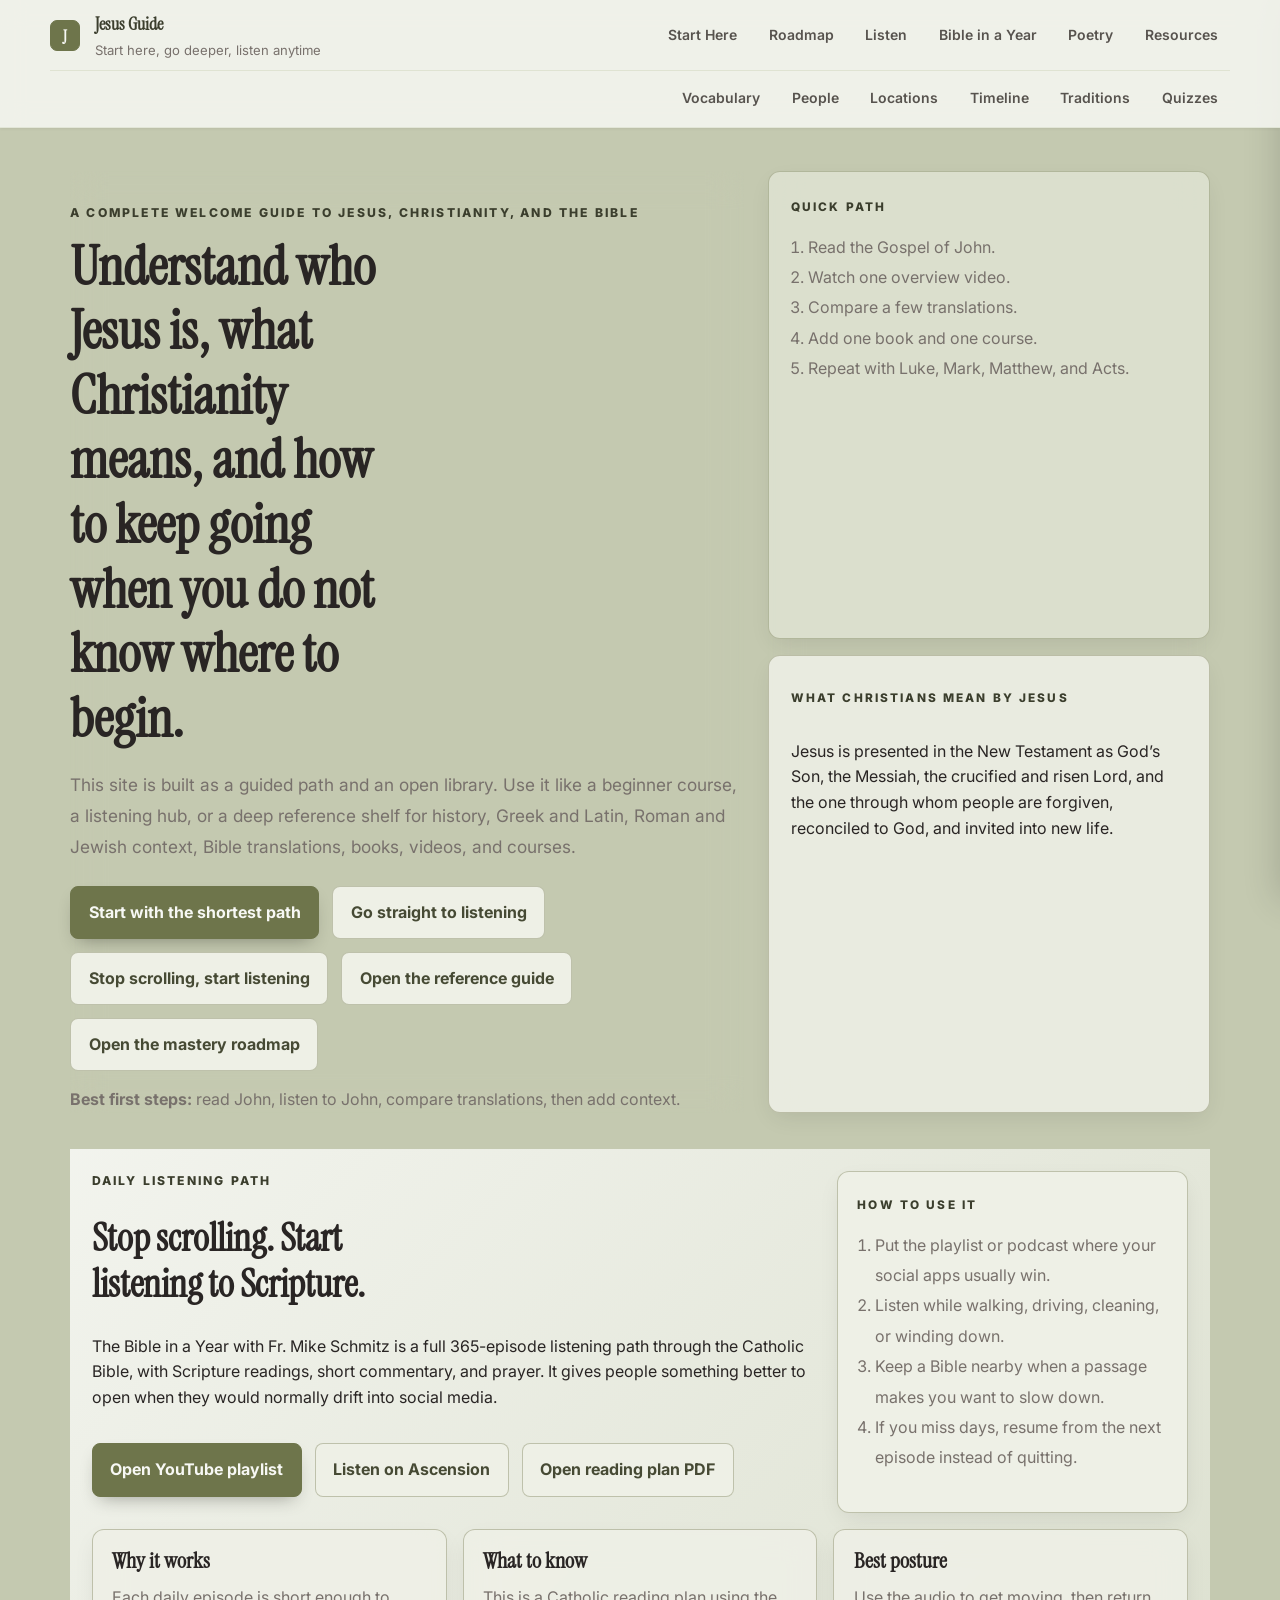
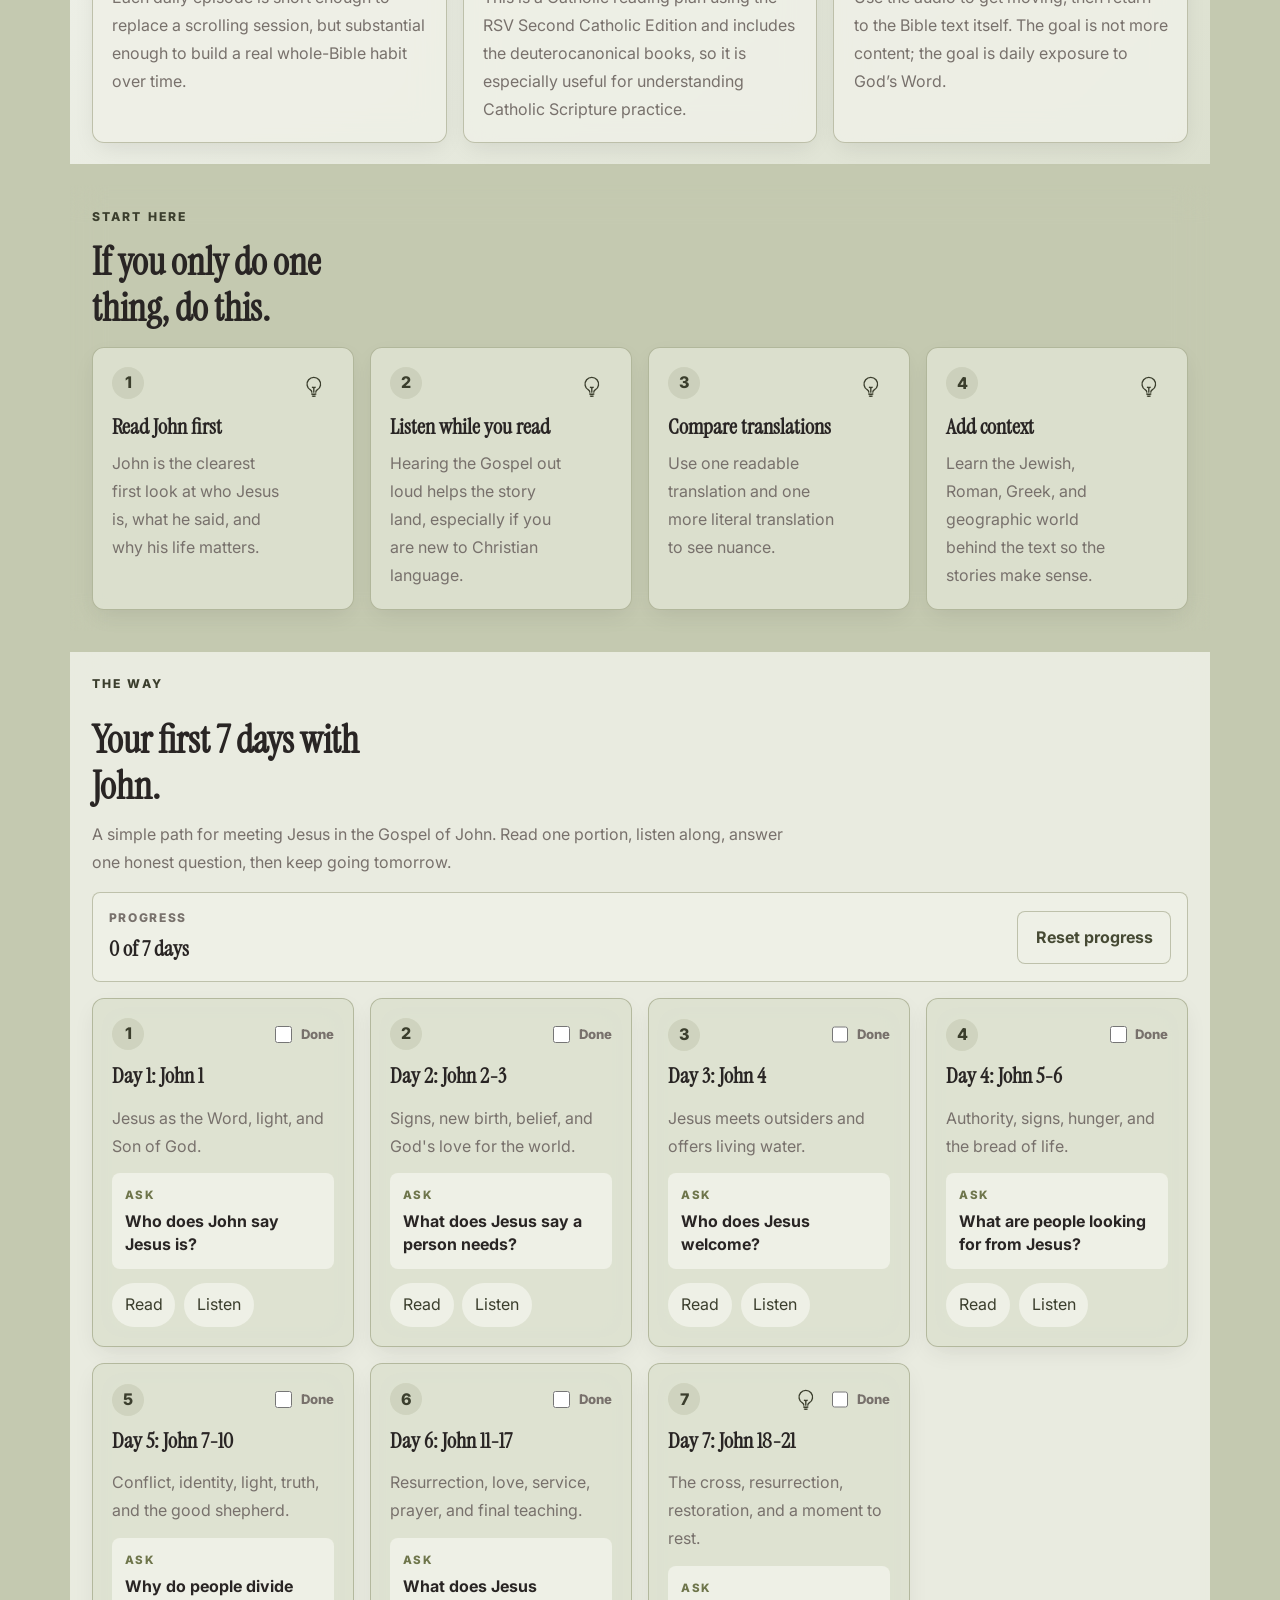
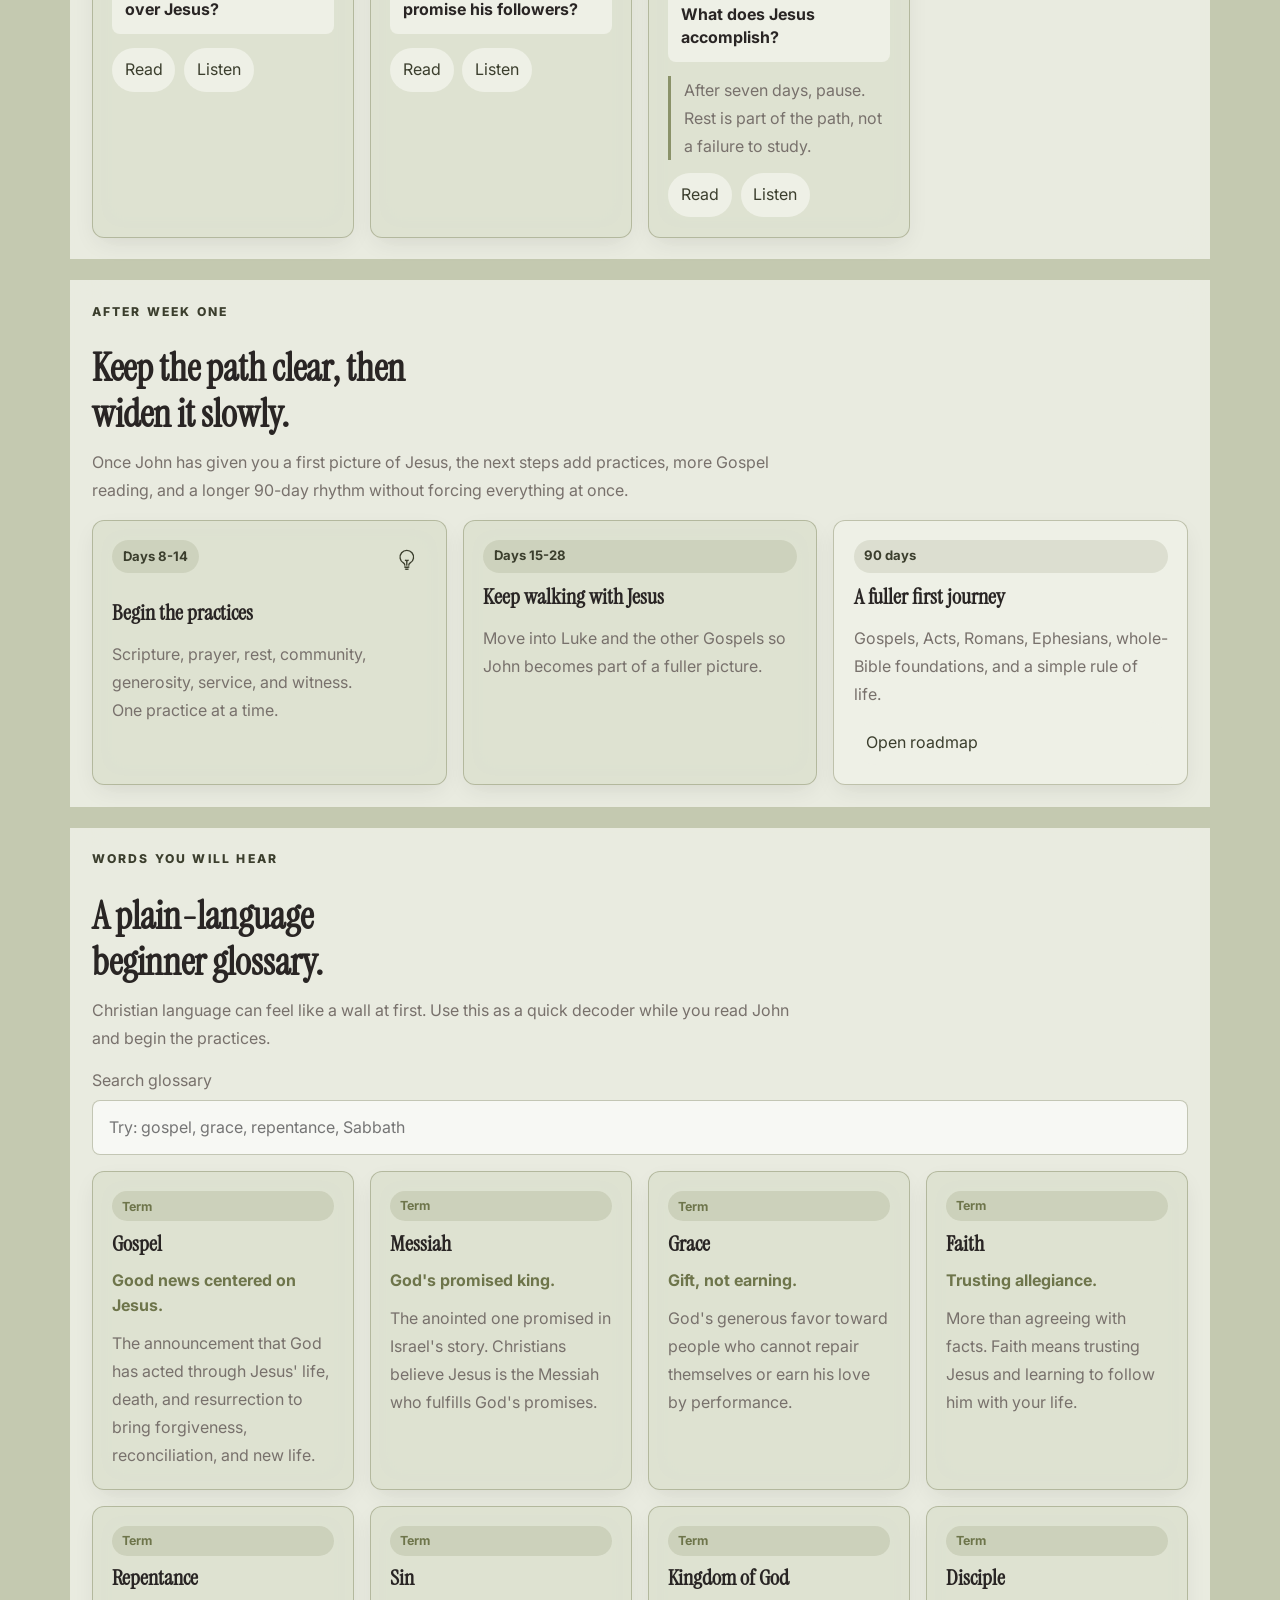
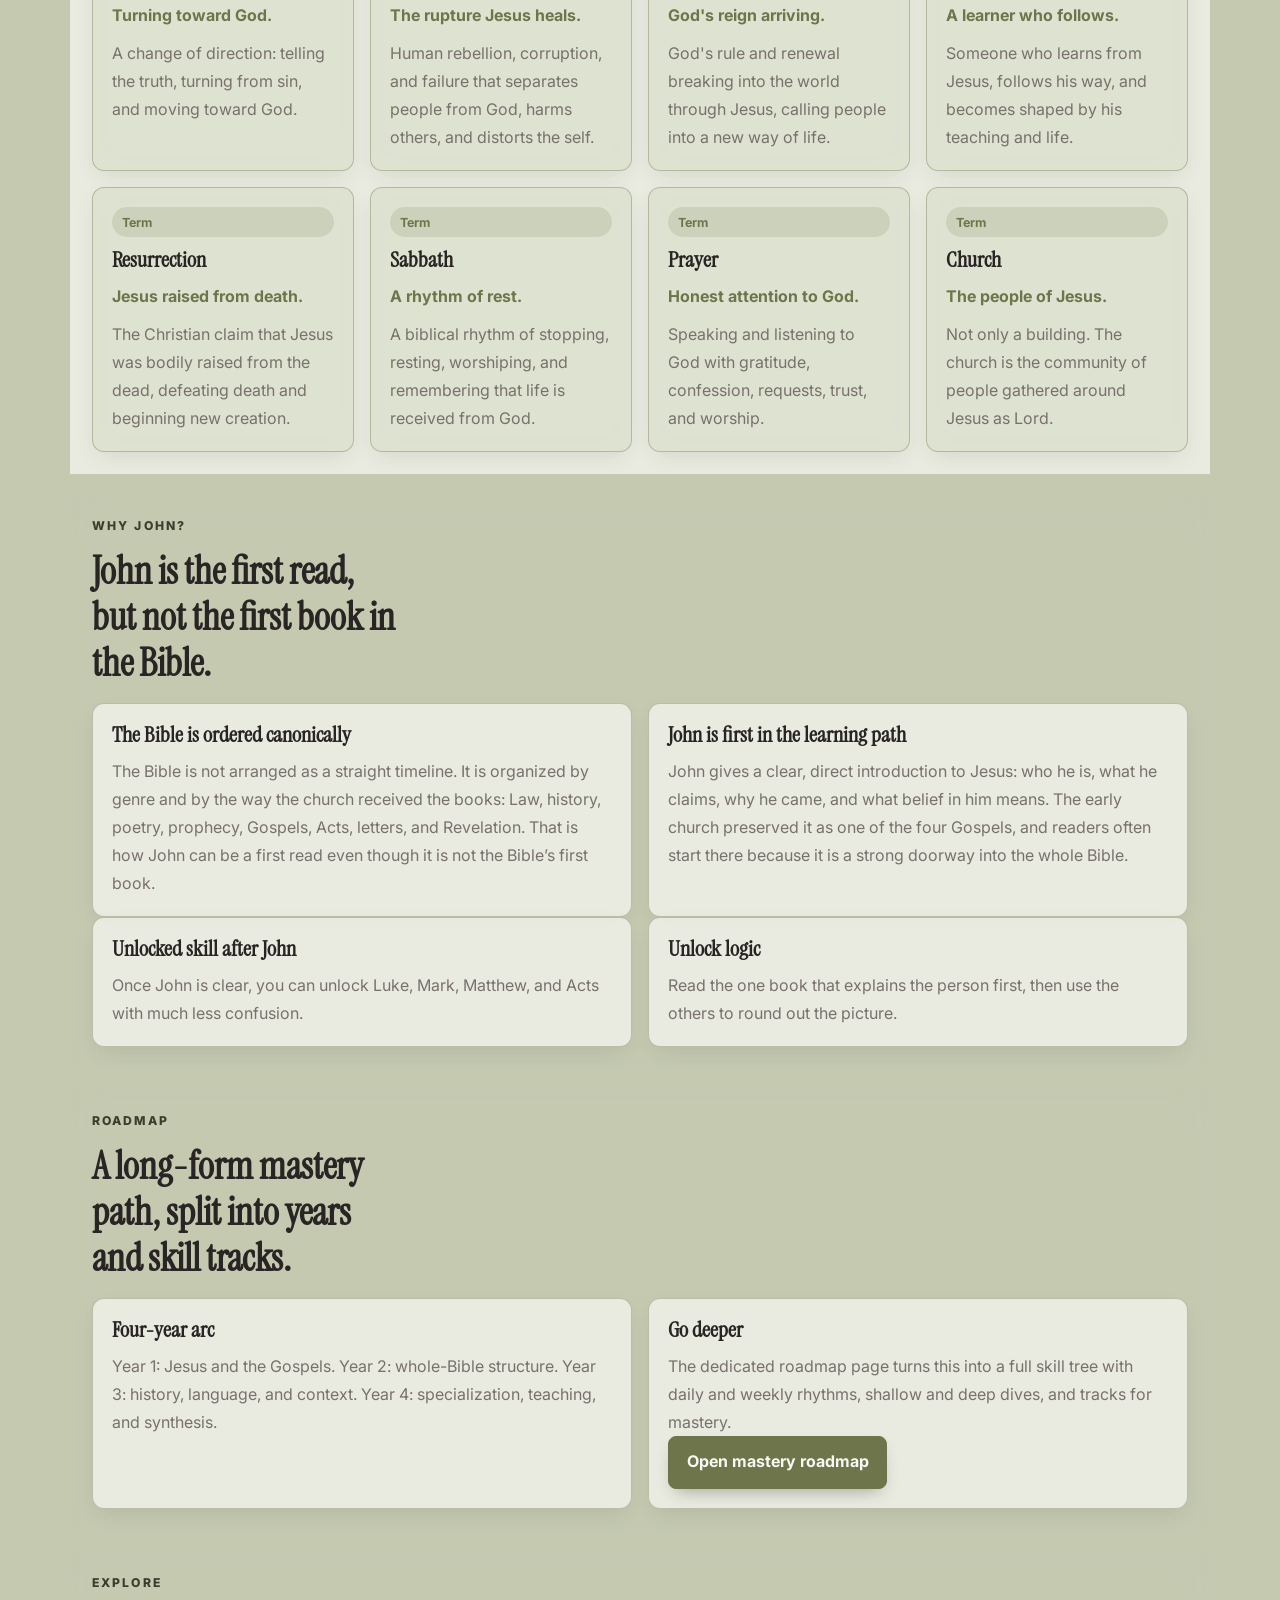
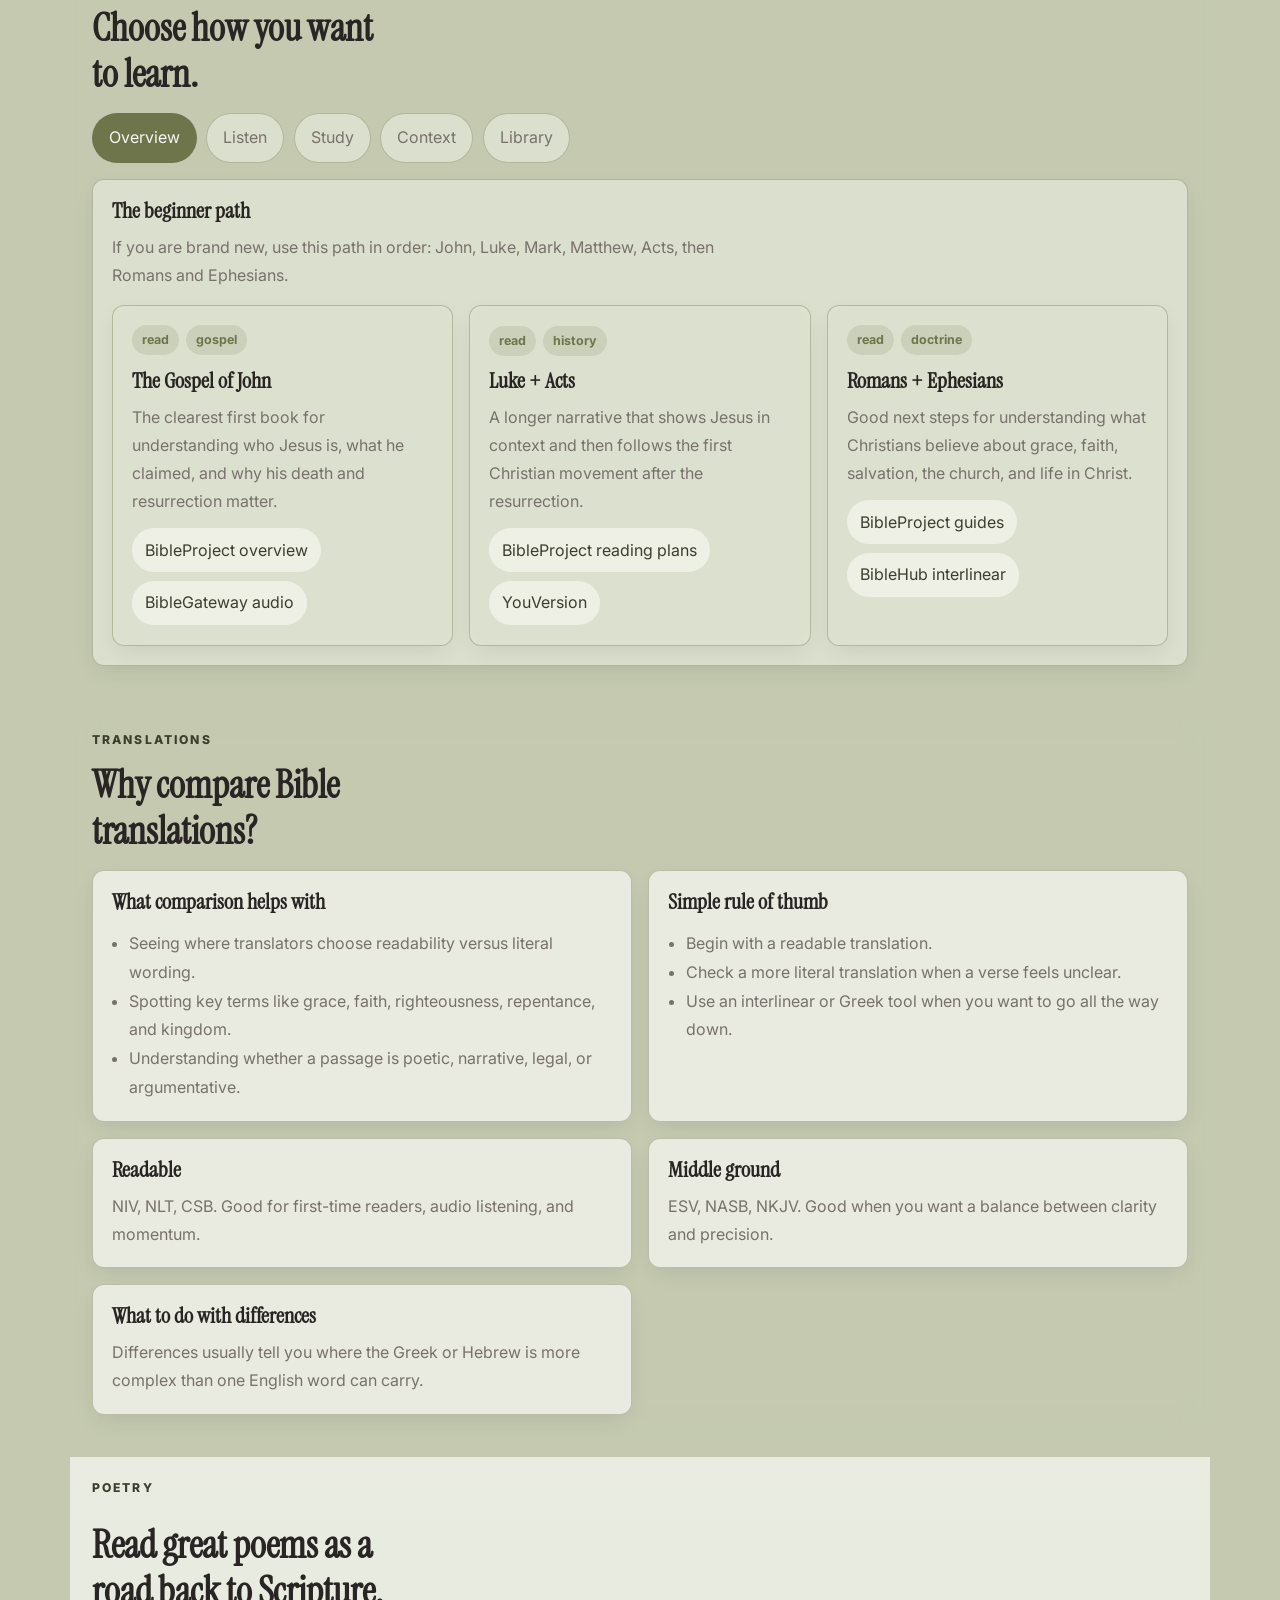
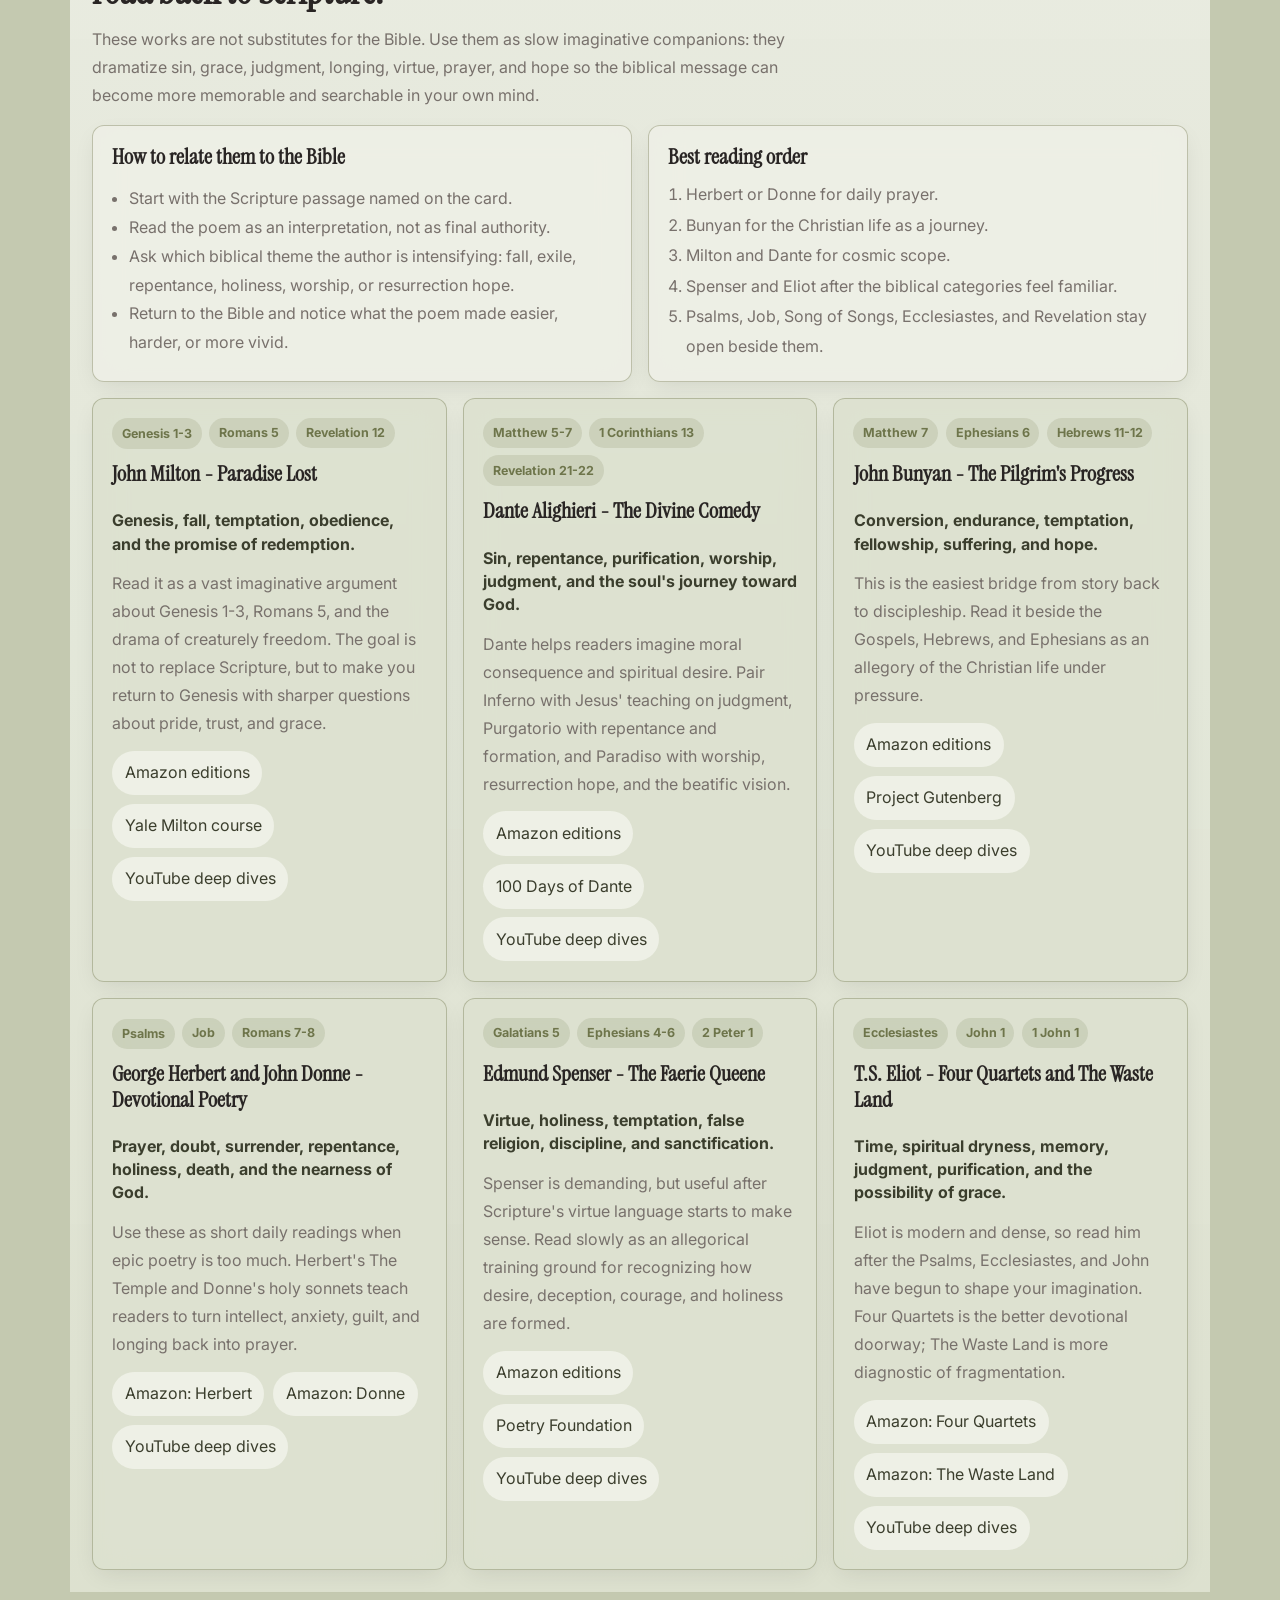
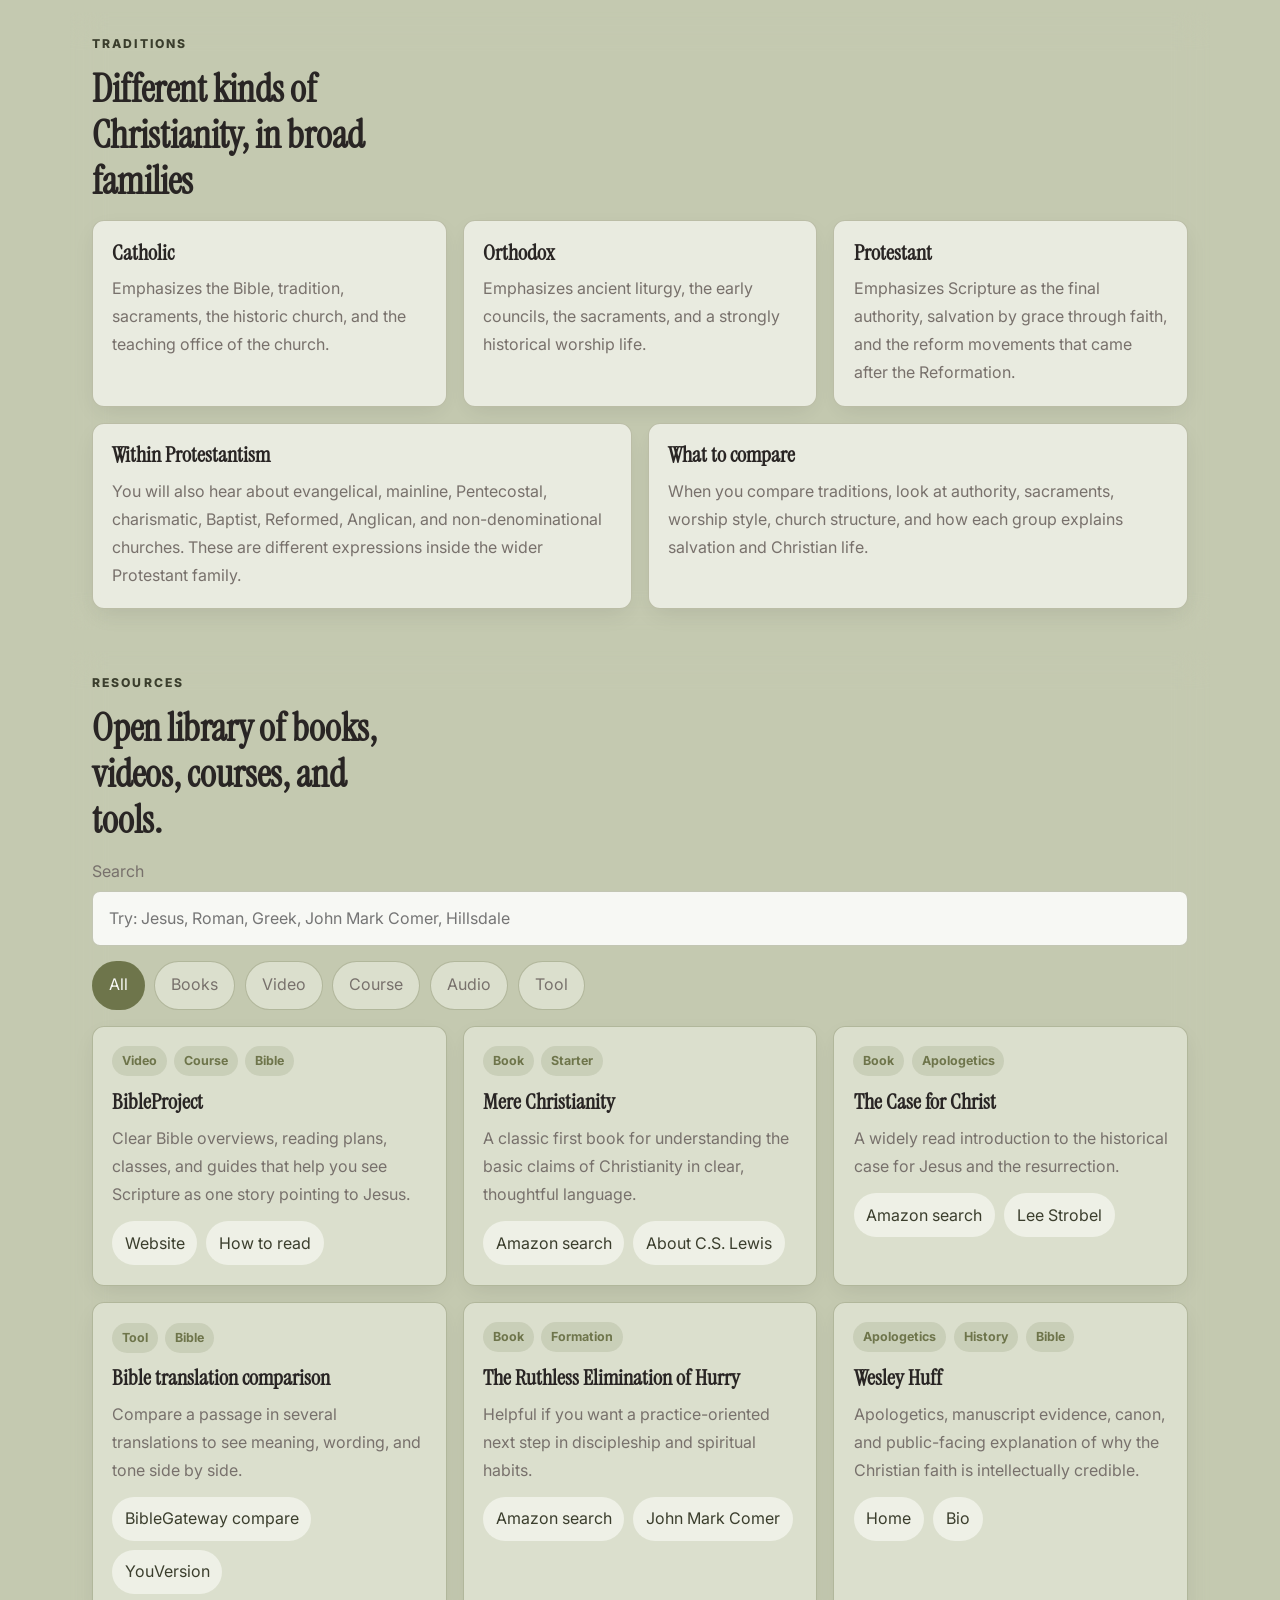
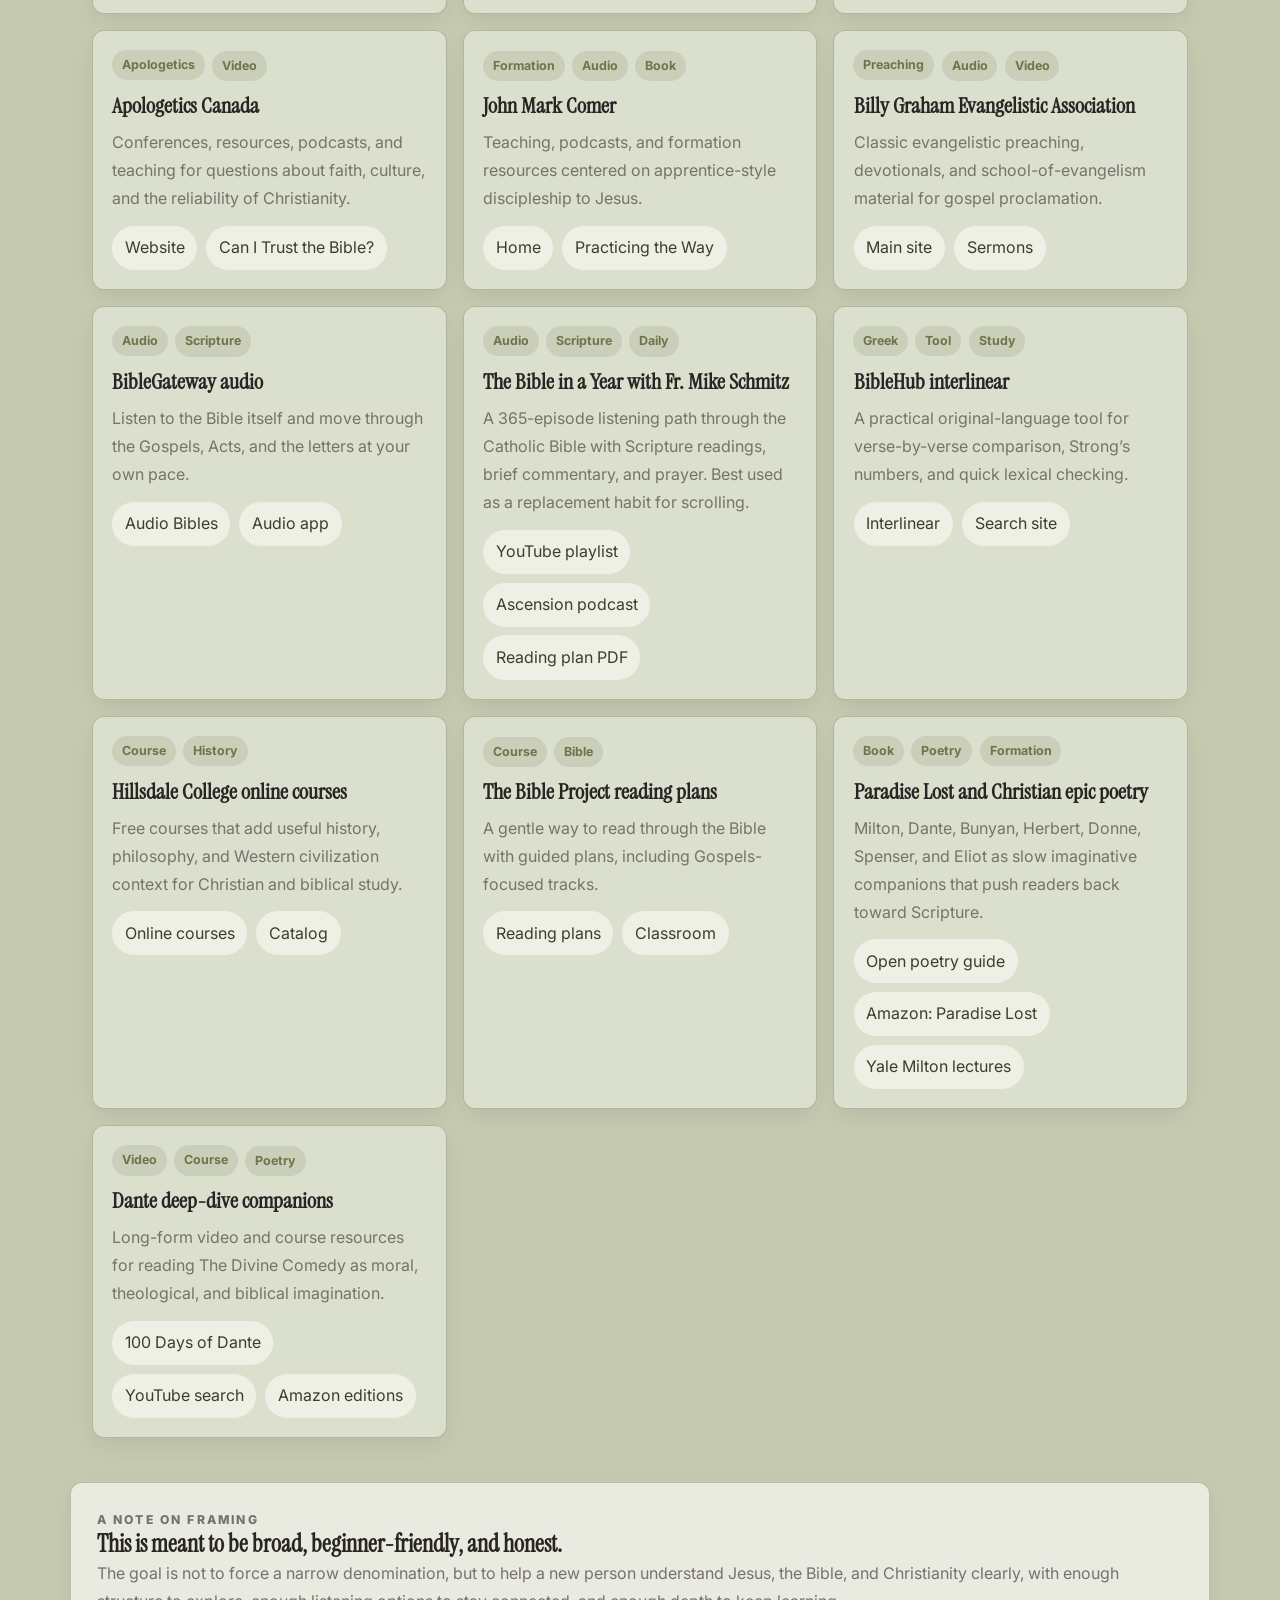
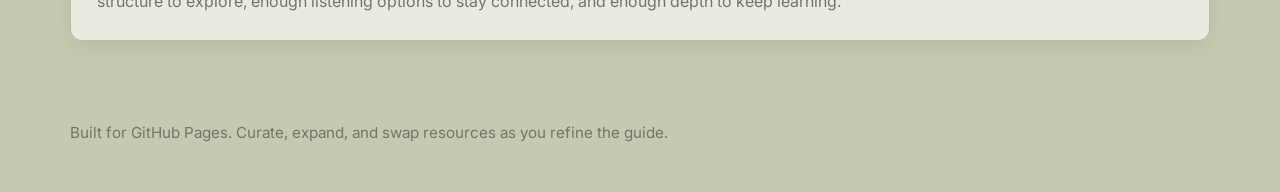
==== commit 1f61a5b6: "Feature Bible in a Year listening path" ====
--- a/index.html
+++ b/index.html
@@ -34,6 +34,7 @@
           <a href="./index.html#start-here">Start Here</a>
           <a href="./roadmap.html">Roadmap</a>
           <a href="./index.html#listen">Listen</a>
+          <a href="./index.html#bible-in-a-year">Bible in a Year</a>
           <a href="./index.html#poetry">Poetry</a>
           <a href="./index.html#resources">Resources</a>
         </nav>
@@ -61,6 +62,7 @@
           <div class="hero-actions">
             <a class="button button-primary" href="#start-here">Start with the shortest path</a>
             <a class="button button-secondary" href="#listen">Go straight to listening</a>
+            <a class="button button-secondary" href="#bible-in-a-year">Stop scrolling, start listening</a>
             <a class="button button-secondary" href="./reference.html">Open the reference guide</a>
             <a class="button button-secondary" href="./roadmap.html">Open the mastery roadmap</a>
           </div>
@@ -89,6 +91,74 @@
             </p>
           </div>
         </aside>
+      </section>
+
+      <section id="bible-in-a-year" class="section bible-year-section">
+        <div class="bible-year-layout">
+          <div class="section-heading section-heading-wide">
+            <p class="eyebrow">Daily Listening Path</p>
+            <h2>Stop scrolling. Start listening to Scripture.</h2>
+            <p>
+              The Bible in a Year with Fr. Mike Schmitz is a full 365-episode listening path through
+              the Catholic Bible, with Scripture readings, short commentary, and prayer. It gives
+              people something better to open when they would normally drift into social media.
+            </p>
+            <div class="hero-actions bible-year-actions">
+              <a
+                class="button button-primary"
+                href="https://www.youtube.com/watch?v=JFbGuKTjlmc&list=PL0QzUlsjD3k3UnRBLz_Y3DYQGv-mQAqy0"
+                target="_blank"
+                rel="noopener noreferrer"
+              >Open YouTube playlist</a>
+              <a
+                class="button button-secondary"
+                href="https://app.ascensionpress.com/podcasts/bible?utm_source=ascension-shopify&utm_medium=website"
+                target="_blank"
+                rel="noopener noreferrer"
+              >Listen on Ascension</a>
+              <a
+                class="button button-secondary"
+                href="https://stthecla.com/wp-content/uploads/2021/09/Bible-in-a-Year-Reading-Plan.pdf"
+                target="_blank"
+                rel="noopener noreferrer"
+              >Open reading plan PDF</a>
+            </div>
+          </div>
+
+          <aside class="bible-year-panel">
+            <span class="panel-kicker">How to use it</span>
+            <ol class="steps">
+              <li>Put the playlist or podcast where your social apps usually win.</li>
+              <li>Listen while walking, driving, cleaning, or winding down.</li>
+              <li>Keep a Bible nearby when a passage makes you want to slow down.</li>
+              <li>If you miss days, resume from the next episode instead of quitting.</li>
+            </ol>
+          </aside>
+        </div>
+
+        <div class="grid grid-3 bible-year-cards">
+          <article class="card card-quiet">
+            <h3>Why it works</h3>
+            <p>
+              Each daily episode is short enough to replace a scrolling session, but substantial
+              enough to build a real whole-Bible habit over time.
+            </p>
+          </article>
+          <article class="card card-quiet">
+            <h3>What to know</h3>
+            <p>
+              This is a Catholic reading plan using the RSV Second Catholic Edition and includes the
+              deuterocanonical books, so it is especially useful for understanding Catholic Scripture practice.
+            </p>
+          </article>
+          <article class="card card-quiet">
+            <h3>Best posture</h3>
+            <p>
+              Use the audio to get moving, then return to the Bible text itself. The goal is not more
+              content; the goal is daily exposure to God’s Word.
+            </p>
+          </article>
+        </div>
       </section>
 
       <section id="start-here" class="section">
--- a/styles.css
+++ b/styles.css
@@ -497,6 +497,36 @@
   background: var(--bg-elevated);
 }
 
+.bible-year-section {
+  background:
+    linear-gradient(135deg, rgba(247, 248, 244, 0.82), rgba(221, 225, 208, 0.78)),
+    var(--surface);
+  border-color: rgba(87, 93, 61, 0.36);
+}
+
+.bible-year-layout {
+  display: grid;
+  grid-template-columns: minmax(0, 1.35fr) minmax(280px, 0.65fr);
+  gap: 1rem;
+  align-items: stretch;
+}
+
+.bible-year-actions {
+  margin-top: 0.35rem;
+}
+
+.bible-year-panel {
+  padding: 1.2rem;
+  border: 1px solid var(--line);
+  border-radius: var(--radius);
+  background: var(--olive-100);
+  box-shadow: var(--shadow);
+}
+
+.bible-year-cards {
+  margin-top: 1rem;
+}
+
 .path-summary {
   display: flex;
   justify-content: space-between;
@@ -1641,6 +1671,7 @@
   .grid-4,
   .grid-3,
   .split-grid,
+  .bible-year-layout,
   .roadmap-teaser,
   .roadmap-hero,
   .meta-grid,
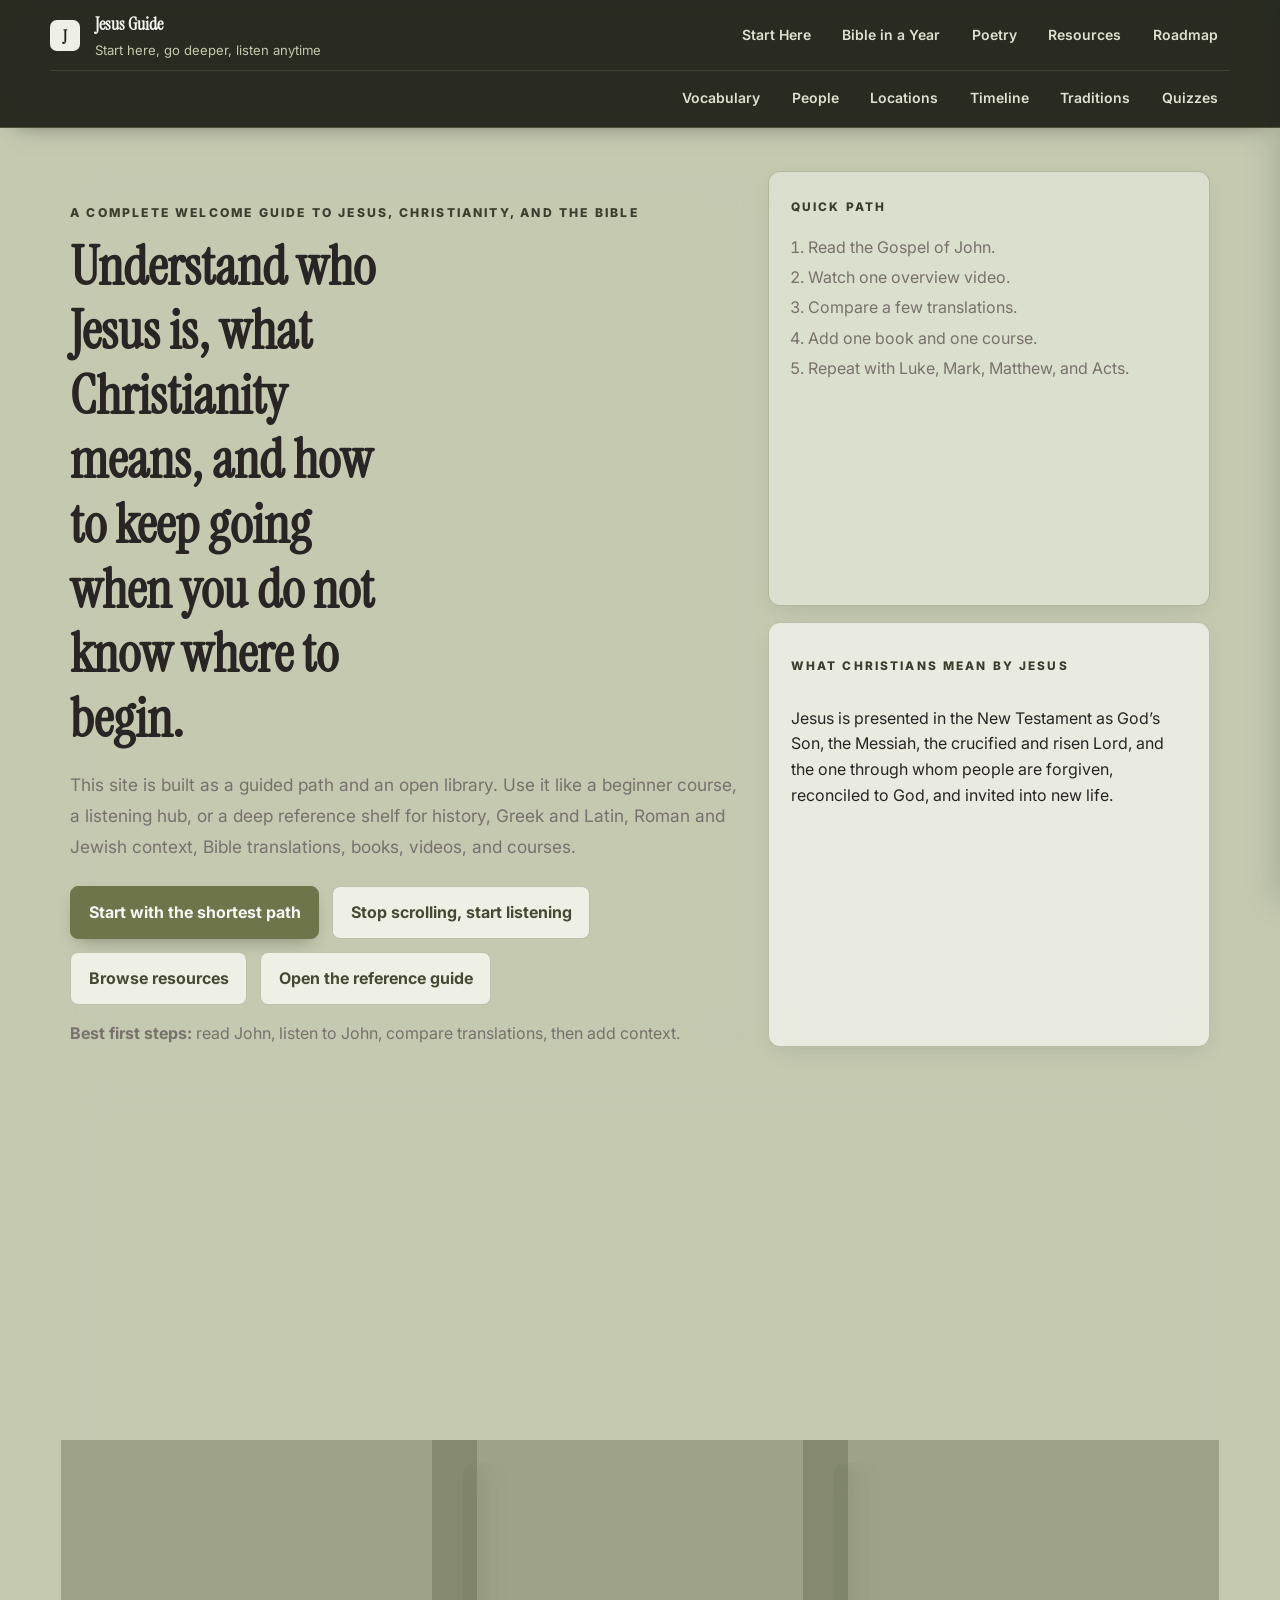
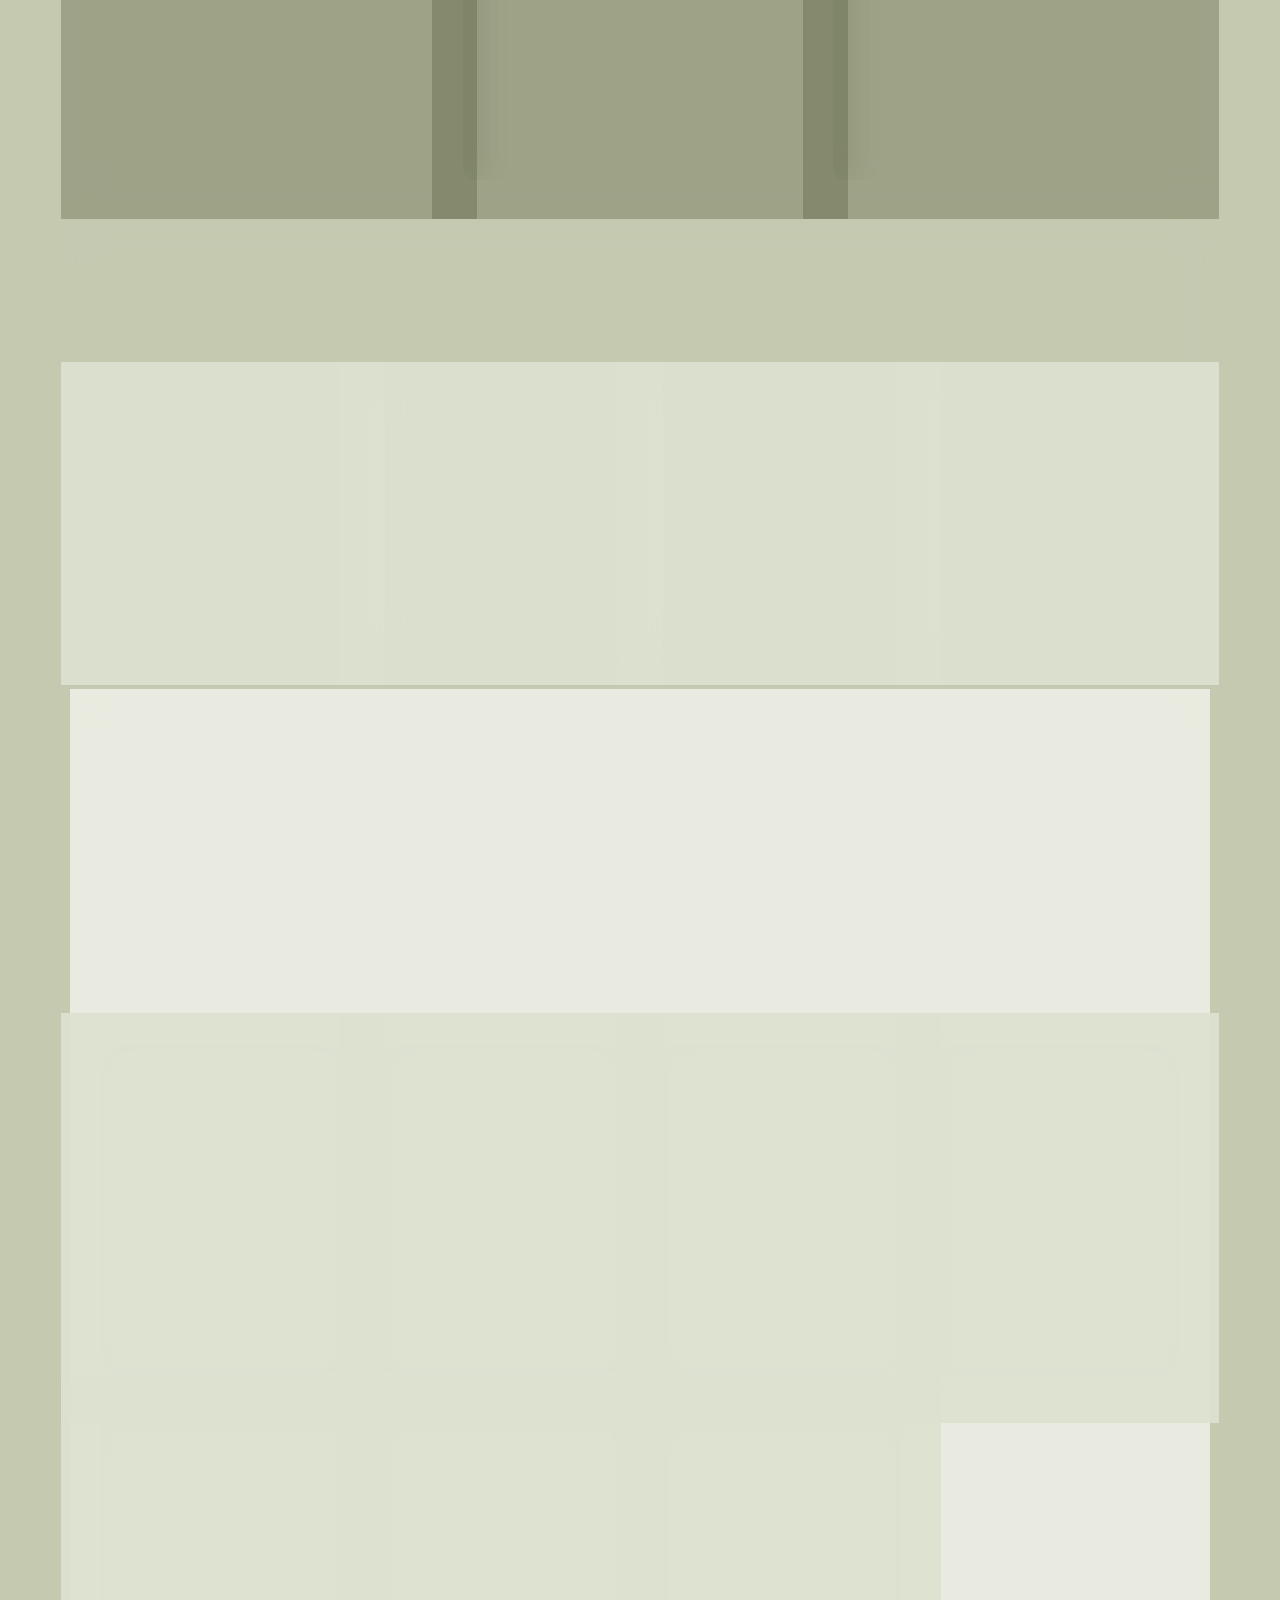
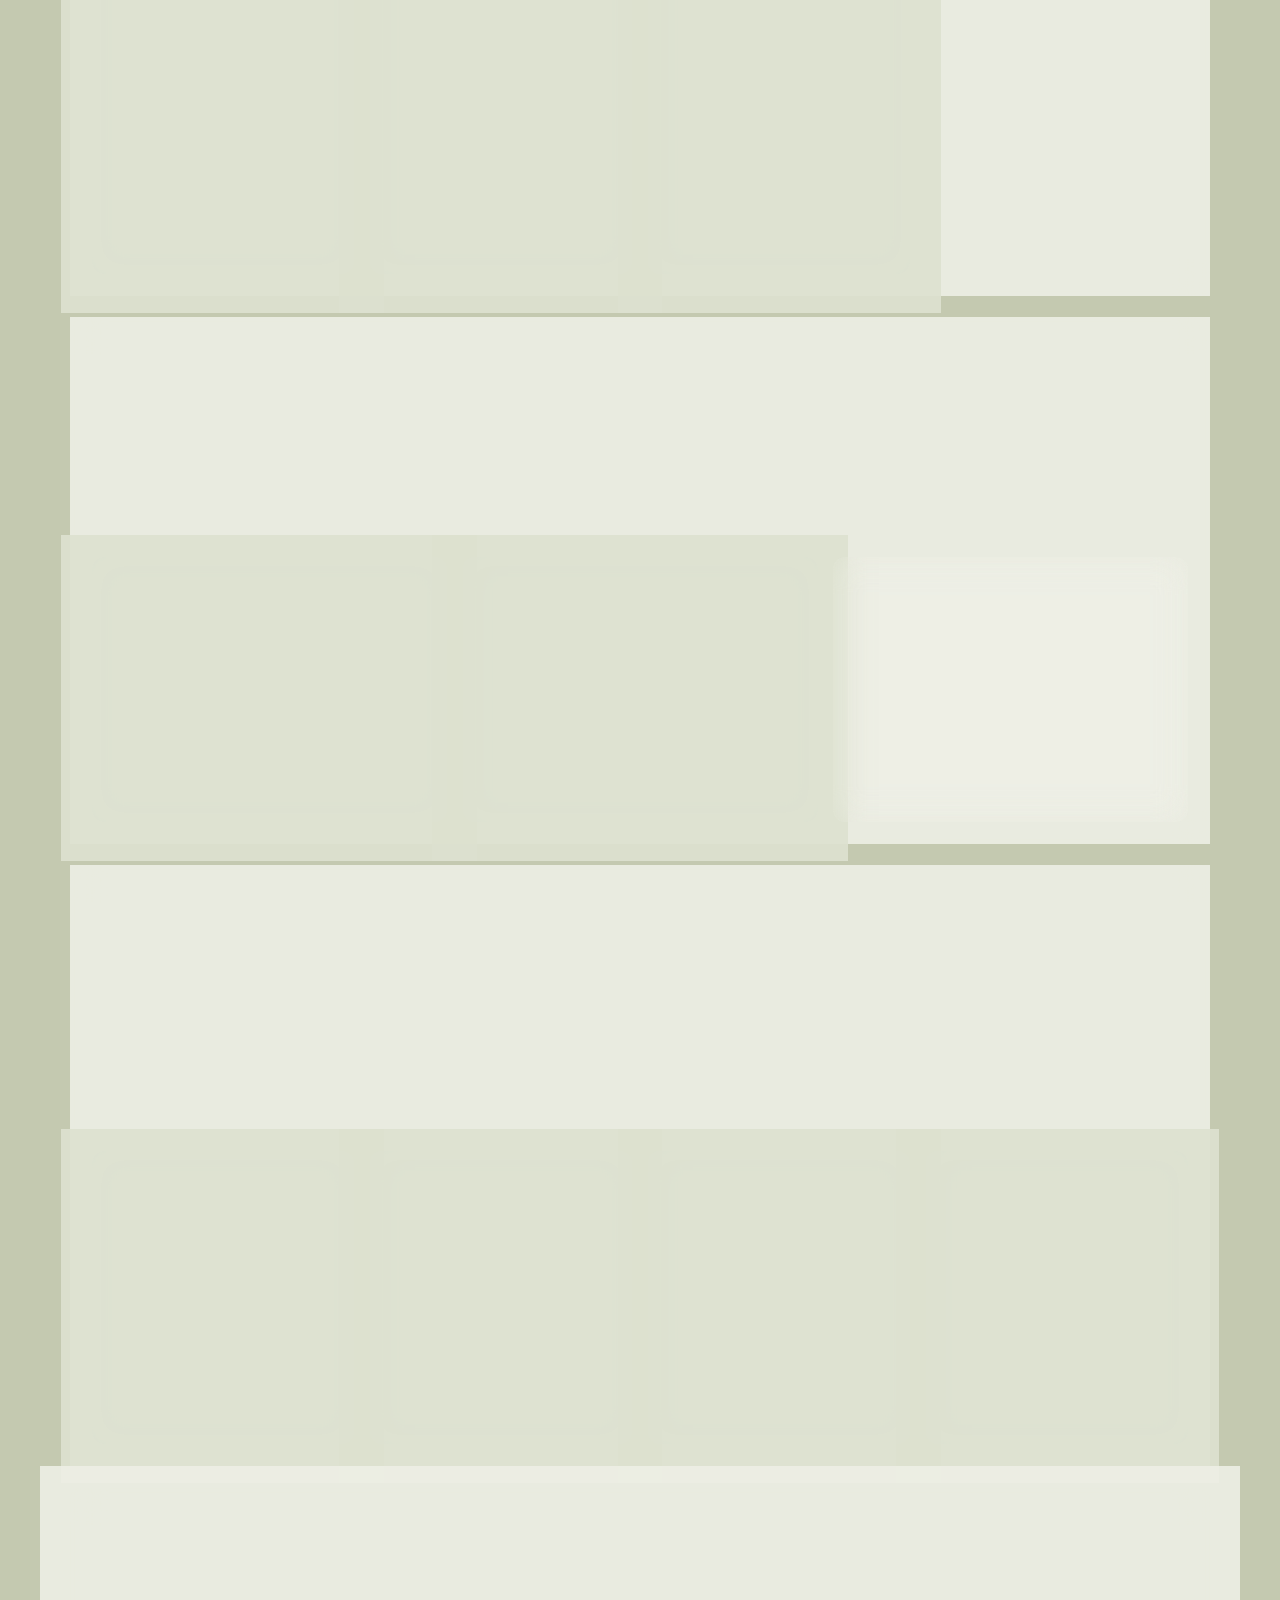
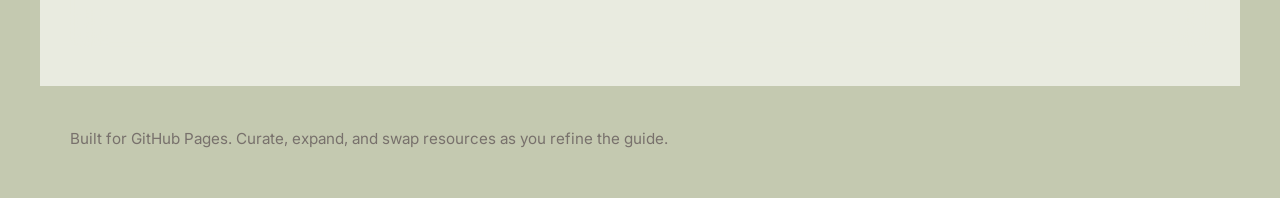
==== commit 32ff5bd5: "Improve site flow and split content pages" ====
--- a/index.html
+++ b/index.html
@@ -7,7 +7,7 @@
       name="description"
       content="A guided, beginner-friendly Bible and Jesus resource hub with listening paths, study tools, books, courses, and historical context."
     />
-    <meta name="theme-color" content="#c4c9b0" />
+    <meta name="theme-color" content="#1f2117" />
     <title>Jesus Guide | Bible Study Welcome Guide</title>
     <link rel="preconnect" href="https://fonts.googleapis.com" />
     <link rel="preconnect" href="https://fonts.gstatic.com" crossorigin />
@@ -15,7 +15,7 @@
       href="https://fonts.googleapis.com/css2?family=Instrument+Serif:ital@0;1&family=Inter:ital,opsz,wght@0,14..32,400..900;1,14..32,400..900&display=swap"
       rel="stylesheet"
     />
-    <link rel="stylesheet" href="./styles.css?v=20260509-1" />
+    <link rel="stylesheet" href="./styles.css?v=20260510-1" />
   </head>
   <body>
     <div class="backdrop backdrop-a"></div>
@@ -32,11 +32,10 @@
         </a>
         <nav class="topnav topnav-primary" aria-label="Primary">
           <a href="./index.html#start-here">Start Here</a>
+          <a href="./index.html#bible-in-a-year">Bible in a Year</a>
+          <a href="./poetry.html">Poetry</a>
+          <a href="./resources.html">Resources</a>
           <a href="./roadmap.html">Roadmap</a>
-          <a href="./index.html#listen">Listen</a>
-          <a href="./index.html#bible-in-a-year">Bible in a Year</a>
-          <a href="./index.html#poetry">Poetry</a>
-          <a href="./index.html#resources">Resources</a>
         </nav>
       </div>
       <nav class="topnav topnav-reference" aria-label="Reference">
@@ -61,10 +60,9 @@
           </p>
           <div class="hero-actions">
             <a class="button button-primary" href="#start-here">Start with the shortest path</a>
-            <a class="button button-secondary" href="#listen">Go straight to listening</a>
             <a class="button button-secondary" href="#bible-in-a-year">Stop scrolling, start listening</a>
+            <a class="button button-secondary" href="./resources.html">Browse resources</a>
             <a class="button button-secondary" href="./reference.html">Open the reference guide</a>
-            <a class="button button-secondary" href="./roadmap.html">Open the mastery roadmap</a>
           </div>
           <div class="hero-note">
             <strong>Best first steps:</strong> read John, listen to John, compare translations, then add context.
@@ -125,14 +123,14 @@
             </div>
           </div>
 
-          <aside class="bible-year-panel">
-            <span class="panel-kicker">How to use it</span>
-            <ol class="steps">
-              <li>Put the playlist or podcast where your social apps usually win.</li>
-              <li>Listen while walking, driving, cleaning, or winding down.</li>
-              <li>Keep a Bible nearby when a passage makes you want to slow down.</li>
-              <li>If you miss days, resume from the next episode instead of quitting.</li>
-            </ol>
+          <aside class="bible-year-media" aria-label="Bible in a Year YouTube playlist">
+            <iframe
+              src="https://www.youtube.com/embed/videoseries?list=PL0QzUlsjD3k3UnRBLz_Y3DYQGv-mQAqy0"
+              title="The Bible in a Year with Fr. Mike Schmitz playlist"
+              loading="lazy"
+              allow="accelerometer; autoplay; clipboard-write; encrypted-media; gyroscope; picture-in-picture; web-share"
+              allowfullscreen
+            ></iframe>
           </aside>
         </div>
 
@@ -145,17 +143,19 @@
             </p>
           </article>
           <article class="card card-quiet">
+            <h3>How to use it</h3>
+            <ol class="steps">
+              <li>Put the playlist or podcast where your social apps usually win.</li>
+              <li>Listen while walking, driving, cleaning, or winding down.</li>
+              <li>Keep a Bible nearby when a passage makes you want to slow down.</li>
+              <li>If you miss days, resume from the next episode instead of quitting.</li>
+            </ol>
+          </article>
+          <article class="card card-quiet">
             <h3>What to know</h3>
             <p>
               This is a Catholic reading plan using the RSV Second Catholic Edition and includes the
               deuterocanonical books, so it is especially useful for understanding Catholic Scripture practice.
-            </p>
-          </article>
-          <article class="card card-quiet">
-            <h3>Best posture</h3>
-            <p>
-              Use the audio to get moving, then return to the Bible text itself. The goal is not more
-              content; the goal is daily exposure to God’s Word.
             </p>
           </article>
         </div>
@@ -311,296 +311,42 @@
         </div>
       </section>
 
-      <section id="glossary" class="section glossary-section">
+      <section id="deeper-paths" class="section path-hub-section">
         <div class="section-heading section-heading-wide">
-          <p class="eyebrow">Words You Will Hear</p>
-          <h2>A plain-language beginner glossary.</h2>
+          <p class="eyebrow">Go Deeper</p>
+          <h2>Choose a focused room instead of scrolling forever.</h2>
           <p>
-            Christian language can feel like a wall at first. Use this as a quick decoder while
-            you read John and begin the practices.
-          </p>
-        </div>
-        <label class="search glossary-search">
-          <span>Search glossary</span>
-          <input id="glossary-search" type="search" placeholder="Try: gospel, grace, repentance, Sabbath" />
-        </label>
-        <div class="glossary-grid" id="glossary-grid"></div>
-      </section>
-
-      <section id="why-john" class="section split">
-        <div class="section-heading">
-          <p class="eyebrow">Why John?</p>
-          <h2>John is the first read, but not the first book in the Bible.</h2>
-        </div>
-        <div class="split-grid">
-          <article class="card card-quiet">
-            <h3>The Bible is ordered canonically</h3>
-            <p>
-              The Bible is not arranged as a straight timeline. It is organized by genre and by the way
-              the church received the books: Law, history, poetry, prophecy, Gospels, Acts, letters, and
-              Revelation. That is how John can be a first read even though it is not the Bible’s first book.
-            </p>
-          </article>
-          <article class="card card-quiet">
-            <h3>John is first in the learning path</h3>
-            <p>
-              John gives a clear, direct introduction to Jesus: who he is, what he claims, why he came,
-              and what belief in him means. The early church preserved it as one of the four Gospels,
-              and readers often start there because it is a strong doorway into the whole Bible.
-            </p>
-          </article>
-        </div>
-        <div class="roadmap-teaser">
-          <article class="card card-quiet">
-            <h3>Unlocked skill after John</h3>
-            <p>Once John is clear, you can unlock Luke, Mark, Matthew, and Acts with much less confusion.</p>
-          </article>
-          <article class="card card-quiet">
-            <h3>Unlock logic</h3>
-            <p>Read the one book that explains the person first, then use the others to round out the picture.</p>
-          </article>
-        </div>
-      </section>
-
-      <section id="roadmap" class="section">
-        <div class="section-heading">
-          <p class="eyebrow">Roadmap</p>
-          <h2>A long-form mastery path, split into years and skill tracks.</h2>
-        </div>
-        <div class="roadmap-teaser">
-          <article class="card card-quiet">
-            <h3>Four-year arc</h3>
-            <p>
-              Year 1: Jesus and the Gospels. Year 2: whole-Bible structure. Year 3: history, language, and context.
-              Year 4: specialization, teaching, and synthesis.
-            </p>
-          </article>
-          <article class="card card-quiet">
-            <h3>Go deeper</h3>
-            <p>
-              The dedicated roadmap page turns this into a full skill tree with daily and weekly rhythms,
-              shallow and deep dives, and tracks for mastery.
-            </p>
-            <a class="button button-primary" href="./roadmap.html">Open mastery roadmap</a>
-          </article>
-        </div>
-      </section>
-
-      <section id="explore" class="section">
-        <div class="section-heading">
-          <p class="eyebrow">Explore</p>
-          <h2>Choose how you want to learn.</h2>
-        </div>
-        <div class="tablist" role="tablist" aria-label="Learning modes">
-          <button class="tab is-active" data-tab="overview" role="tab" aria-selected="true">Overview</button>
-          <button class="tab" data-tab="listen" role="tab" aria-selected="false">Listen</button>
-          <button class="tab" data-tab="study" role="tab" aria-selected="false">Study</button>
-          <button class="tab" data-tab="context" role="tab" aria-selected="false">Context</button>
-          <button class="tab" data-tab="library" role="tab" aria-selected="false">Library</button>
-        </div>
-
-        <div class="panels">
-          <section class="panel is-active" data-panel="overview" role="tabpanel">
-            <div class="panel-intro">
-              <h3>The beginner path</h3>
-              <p>
-                If you are brand new, use this path in order: John, Luke, Mark, Matthew, Acts, then
-                Romans and Ephesians.
-              </p>
-            </div>
-            <div class="grid grid-3" id="overview-grid"></div>
-          </section>
-
-          <section class="panel" data-panel="listen" role="tabpanel">
-            <div class="panel-intro">
-              <h3>Listen mode</h3>
-              <p>
-                This is for driving, walking, prayer, or background listening when you want to stay
-                close to Jesus without sitting down for a full study session.
-              </p>
-            </div>
-            <div class="grid grid-3" id="listen-grid"></div>
-          </section>
-
-          <section class="panel" data-panel="study" role="tabpanel">
-            <div class="panel-intro">
-              <h3>Study mode</h3>
-              <p>
-                Use these tools when you want to slow down, compare passages, and understand the text
-                more carefully.
-              </p>
-            </div>
-            <div class="grid grid-3" id="study-grid"></div>
-          </section>
-
-          <section class="panel" data-panel="context" role="tabpanel">
-            <div class="panel-intro">
-              <h3>Historical context</h3>
-              <p>
-                Learn the world of Second Temple Judaism, Rome, Greek language, Latin literature,
-                geography, and the social world behind the New Testament.
-              </p>
-            </div>
-            <div class="grid grid-3" id="context-grid"></div>
-          </section>
-
-          <section class="panel" data-panel="library" role="tabpanel">
-            <div class="panel-intro">
-              <h3>Books and courses</h3>
-              <p>
-                Good books and good courses help when you want a more structured, Khan Academy-style
-                path with repeatable lessons and deeper references.
-              </p>
-            </div>
-            <div class="grid grid-3" id="library-grid"></div>
-          </section>
-        </div>
-      </section>
-
-      <section id="translations" class="section split">
-        <div class="section-heading">
-          <p class="eyebrow">Translations</p>
-          <h2>Why compare Bible translations?</h2>
-        </div>
-        <div class="split-grid">
-          <article class="card card-quiet">
-            <h3>What comparison helps with</h3>
-            <ul class="bullets">
-              <li>Seeing where translators choose readability versus literal wording.</li>
-              <li>Spotting key terms like grace, faith, righteousness, repentance, and kingdom.</li>
-              <li>Understanding whether a passage is poetic, narrative, legal, or argumentative.</li>
-            </ul>
-          </article>
-          <article class="card card-quiet">
-            <h3>Simple rule of thumb</h3>
-            <ul class="bullets">
-              <li>Begin with a readable translation.</li>
-              <li>Check a more literal translation when a verse feels unclear.</li>
-              <li>Use an interlinear or Greek tool when you want to go all the way down.</li>
-            </ul>
-          </article>
-        </div>
-        <div class="roadmap-teaser section-spacer">
-          <article class="card card-quiet">
-            <h3>Readable</h3>
-            <p>NIV, NLT, CSB. Good for first-time readers, audio listening, and momentum.</p>
-          </article>
-          <article class="card card-quiet">
-            <h3>Middle ground</h3>
-            <p>ESV, NASB, NKJV. Good when you want a balance between clarity and precision.</p>
-          </article>
-          <article class="card card-quiet">
-            <h3>What to do with differences</h3>
-            <p>Differences usually tell you where the Greek or Hebrew is more complex than one English word can carry.</p>
-          </article>
-        </div>
-      </section>
-
-      <section id="poetry" class="section poetry-section">
-        <div class="section-heading section-heading-wide">
-          <p class="eyebrow">Poetry</p>
-          <h2>Read great poems as a road back to Scripture.</h2>
-          <p>
-            These works are not substitutes for the Bible. Use them as slow imaginative companions:
-            they dramatize sin, grace, judgment, longing, virtue, prayer, and hope so the biblical
-            message can become more memorable and searchable in your own mind.
-          </p>
-        </div>
-
-        <div class="split-grid poetry-lens">
-          <article class="card card-quiet">
-            <h3>How to relate them to the Bible</h3>
-            <ul class="bullets">
-              <li>Start with the Scripture passage named on the card.</li>
-              <li>Read the poem as an interpretation, not as final authority.</li>
-              <li>Ask which biblical theme the author is intensifying: fall, exile, repentance, holiness, worship, or resurrection hope.</li>
-              <li>Return to the Bible and notice what the poem made easier, harder, or more vivid.</li>
-            </ul>
-          </article>
-          <article class="card card-quiet">
-            <h3>Best reading order</h3>
-            <ol class="steps">
-              <li>Herbert or Donne for daily prayer.</li>
-              <li>Bunyan for the Christian life as a journey.</li>
-              <li>Milton and Dante for cosmic scope.</li>
-              <li>Spenser and Eliot after the biblical categories feel familiar.</li>
-              <li>Psalms, Job, Song of Songs, Ecclesiastes, and Revelation stay open beside them.</li>
-            </ol>
-          </article>
-        </div>
-
-        <div class="grid grid-3 poetry-grid" id="poetry-grid"></div>
-      </section>
-
-      <section id="traditions" class="section">
-        <div class="section-heading">
-          <p class="eyebrow">Traditions</p>
-          <h2>Different kinds of Christianity, in broad families</h2>
-        </div>
-        <div class="grid grid-3">
-          <article class="card card-quiet">
-            <h3>Catholic</h3>
-            <p>
-              Emphasizes the Bible, tradition, sacraments, the historic church, and the teaching office
-              of the church.
-            </p>
-          </article>
-          <article class="card card-quiet">
-            <h3>Orthodox</h3>
-            <p>
-              Emphasizes ancient liturgy, the early councils, the sacraments, and a strongly historical
-              worship life.
-            </p>
-          </article>
-          <article class="card card-quiet">
-            <h3>Protestant</h3>
-            <p>
-              Emphasizes Scripture as the final authority, salvation by grace through faith, and the
-              reform movements that came after the Reformation.
-            </p>
-          </article>
-        </div>
-        <div class="split-grid" style="margin-top: 1rem;">
-          <article class="card card-quiet">
-            <h3>Within Protestantism</h3>
-            <p>
-              You will also hear about evangelical, mainline, Pentecostal, charismatic, Baptist, Reformed,
-              Anglican, and non-denominational churches. These are different expressions inside the wider
-              Protestant family.
-            </p>
-          </article>
-          <article class="card card-quiet">
-            <h3>What to compare</h3>
-            <p>
-              When you compare traditions, look at authority, sacraments, worship style, church structure,
-              and how each group explains salvation and Christian life.
-            </p>
-          </article>
-        </div>
-      </section>
-
-      <section id="resources" class="section">
-        <div class="section-heading">
-          <p class="eyebrow">Resources</p>
-          <h2>Open library of books, videos, courses, and tools.</h2>
-        </div>
-
-        <div class="resource-toolbar">
-          <label class="search">
-            <span>Search</span>
-            <input id="resource-search" type="search" placeholder="Try: Jesus, Roman, Greek, John Mark Comer, Hillsdale" />
-          </label>
-          <div class="chips" role="toolbar" aria-label="Resource filters">
-            <button class="chip is-active" data-filter="all">All</button>
-            <button class="chip" data-filter="books">Books</button>
-            <button class="chip" data-filter="video">Video</button>
-            <button class="chip" data-filter="course">Course</button>
-            <button class="chip" data-filter="audio">Audio</button>
-            <button class="chip" data-filter="tool">Tool</button>
-          </div>
-        </div>
-
-        <div class="grid grid-3" id="resource-grid"></div>
+            The homepage now keeps the first journey clear. Use these dedicated pages when you are
+            ready for a deeper shelf, a full reference guide, or a longer mastery map.
+          </p>
+        </div>
+
+        <div class="grid grid-4 path-hub-grid">
+          <article class="card path-hub-card">
+            <span class="track-pill">Library</span>
+            <h3>Resources</h3>
+            <p>Books, courses, tools, audio, and video in a searchable library.</p>
+            <a class="link" href="./resources.html">Open resources</a>
+          </article>
+          <article class="card path-hub-card">
+            <span class="track-pill">Imagination</span>
+            <h3>Poetry</h3>
+            <p>Milton, Dante, Bunyan, Herbert, Donne, Spenser, Eliot, Faust, and Scripture anchors.</p>
+            <a class="link" href="./poetry.html">Open poetry guide</a>
+          </article>
+          <article class="card path-hub-card">
+            <span class="track-pill">Reference</span>
+            <h3>Words and context</h3>
+            <p>Vocabulary, people, places, timeline, traditions, and quizzes.</p>
+            <a class="link" href="./reference.html">Open reference</a>
+          </article>
+          <article class="card path-hub-card">
+            <span class="track-pill">Long path</span>
+            <h3>Mastery roadmap</h3>
+            <p>A multi-year map for Scripture, history, traditions, language, and teaching.</p>
+            <a class="link" href="./roadmap.html">Open roadmap</a>
+          </article>
+        </div>
       </section>
 
       <section class="section callout">
@@ -643,6 +389,6 @@
       <div id="guide-drawer-body"></div>
     </aside>
 
-    <script src="./app.js?v=20260504-2"></script>
+    <script src="./app.js?v=20260510-1"></script>
   </body>
 </html>
--- a/styles.css
+++ b/styles.css
@@ -102,10 +102,10 @@
   position: sticky;
   top: 0;
   z-index: 20;
-  background: rgba(247, 248, 244, 0.85);
-  border-bottom: 1px solid rgba(221, 225, 208, 0.72);
+  background: rgba(31, 33, 23, 0.94);
+  border-bottom: 1px solid rgba(138, 146, 105, 0.38);
   border-radius: 0;
-  box-shadow: 0 1px 3px rgba(0, 0, 0, 0.06);
+  box-shadow: 0 8px 24px -16px rgba(0, 0, 0, 0.65);
   backdrop-filter: blur(12px);
 }
 
@@ -132,12 +132,12 @@
   letter-spacing: 0;
   font-family: "Instrument Serif", serif;
   font-size: 1.12rem;
-  color: var(--olive-900);
+  color: var(--olive-50);
 }
 
 .brand small {
   display: block;
-  color: var(--muted);
+  color: var(--olive-300);
   font-size: 0.82rem;
   margin-top: 0.08rem;
 }
@@ -148,9 +148,9 @@
   border-radius: 7px;
   display: grid;
   place-items: center;
-  background: var(--olive-600);
-  color: var(--olive-50);
-  border: 1px solid var(--olive-600);
+  background: var(--olive-100);
+  color: var(--olive-950);
+  border: 1px solid rgba(247, 248, 244, 0.26);
   box-shadow: none;
   font-family: "Instrument Serif", serif;
   font-weight: 700;
@@ -171,13 +171,13 @@
   margin: 0 auto;
   justify-content: flex-end;
   padding-top: 0.55rem;
-  border-top: 1px solid rgba(221, 225, 208, 0.9);
+  border-top: 1px solid rgba(138, 146, 105, 0.22);
 }
 
 .topnav a {
   padding: 0.4rem 0.7rem;
   border-radius: 6px;
-  color: var(--stone-600);
+  color: var(--olive-200);
   background: transparent;
   border: 1px solid transparent;
   font-size: 0.875rem;
@@ -187,8 +187,13 @@
 }
 
 .topnav a:hover {
-  color: var(--olive-800);
+  color: var(--olive-50);
   border-color: transparent;
+  background: rgba(238, 240, 230, 0.12);
+}
+
+.topnav a[aria-current="page"] {
+  color: var(--olive-950);
   background: var(--olive-100);
 }
 
@@ -204,6 +209,40 @@
   gap: 1.5rem;
   align-items: stretch;
   padding: 1.7rem 0 1rem;
+}
+
+.page-hero {
+  display: grid;
+  grid-template-columns: minmax(0, 1.3fr) minmax(280px, 0.7fr);
+  gap: 1rem;
+  align-items: stretch;
+  margin-top: 1.2rem;
+  padding: 1.55rem;
+  border-radius: var(--radius);
+  border: 1px solid var(--line);
+  box-shadow: var(--shadow);
+}
+
+.dark-feature {
+  background: var(--olive-950);
+  color: var(--olive-50);
+  border-color: rgba(196, 201, 176, 0.22);
+}
+
+.dark-feature .eyebrow,
+.dark-feature .panel-kicker {
+  color: var(--olive-300);
+}
+
+.dark-feature .lede,
+.dark-feature p,
+.dark-feature .steps {
+  color: var(--olive-200);
+}
+
+.dark-card {
+  background: rgba(87, 93, 61, 0.34);
+  border-color: rgba(196, 201, 176, 0.24);
 }
 
 .hero-copy,
@@ -498,10 +537,9 @@
 }
 
 .bible-year-section {
-  background:
-    linear-gradient(135deg, rgba(247, 248, 244, 0.82), rgba(221, 225, 208, 0.78)),
-    var(--surface);
-  border-color: rgba(87, 93, 61, 0.36);
+  background: var(--olive-950);
+  border-color: rgba(196, 201, 176, 0.2);
+  color: var(--olive-50);
 }
 
 .bible-year-layout {
@@ -515,16 +553,60 @@
   margin-top: 0.35rem;
 }
 
-.bible-year-panel {
-  padding: 1.2rem;
+.bible-year-section .eyebrow,
+.bible-year-section .panel-kicker {
+  color: var(--olive-300);
+}
+
+.bible-year-section .section-heading-wide p:last-child,
+.bible-year-section .steps {
+  color: var(--olive-200);
+}
+
+.bible-year-media {
+  min-height: 100%;
   border: 1px solid var(--line);
   border-radius: var(--radius);
-  background: var(--olive-100);
+  background: rgba(0, 0, 0, 0.28);
   box-shadow: var(--shadow);
+  overflow: hidden;
+}
+
+.bible-year-media iframe {
+  display: block;
+  width: 100%;
+  aspect-ratio: 16 / 9;
+  height: 100%;
+  min-height: 260px;
+  border: 0;
 }
 
 .bible-year-cards {
   margin-top: 1rem;
+}
+
+.bible-year-section .card-quiet {
+  background: rgba(87, 93, 61, 0.34);
+  border-color: rgba(196, 201, 176, 0.22);
+}
+
+.bible-year-section .card h3,
+.bible-year-section .card p {
+  color: var(--olive-50);
+}
+
+.path-hub-section {
+  background: var(--bg-elevated);
+}
+
+.path-hub-card {
+  display: grid;
+  gap: 0.8rem;
+  align-content: start;
+}
+
+.path-hub-card h3 {
+  margin-bottom: 0;
 }
 
 .path-summary {
@@ -1664,6 +1746,7 @@
 
 @media (max-width: 980px) {
   .hero,
+  .page-hero,
   .reference-hero,
   .timeline,
   .first-days-grid,
